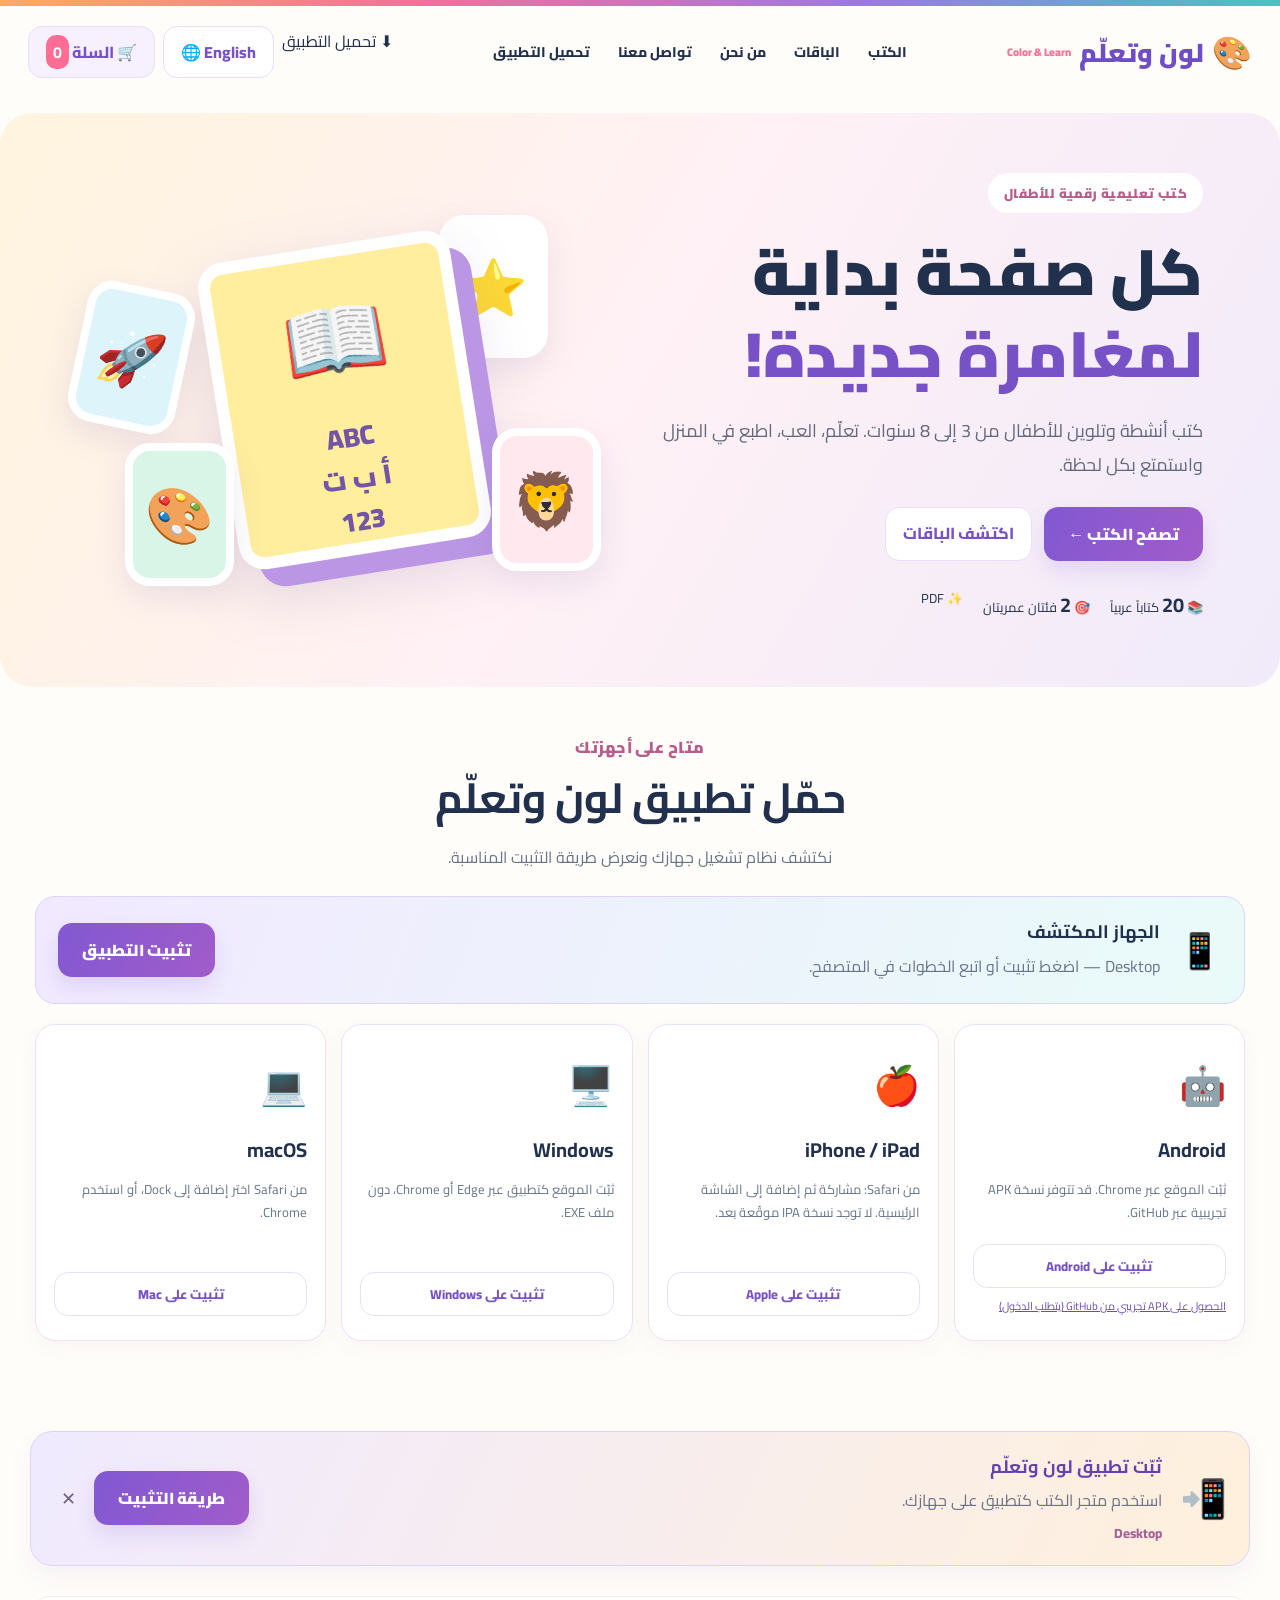
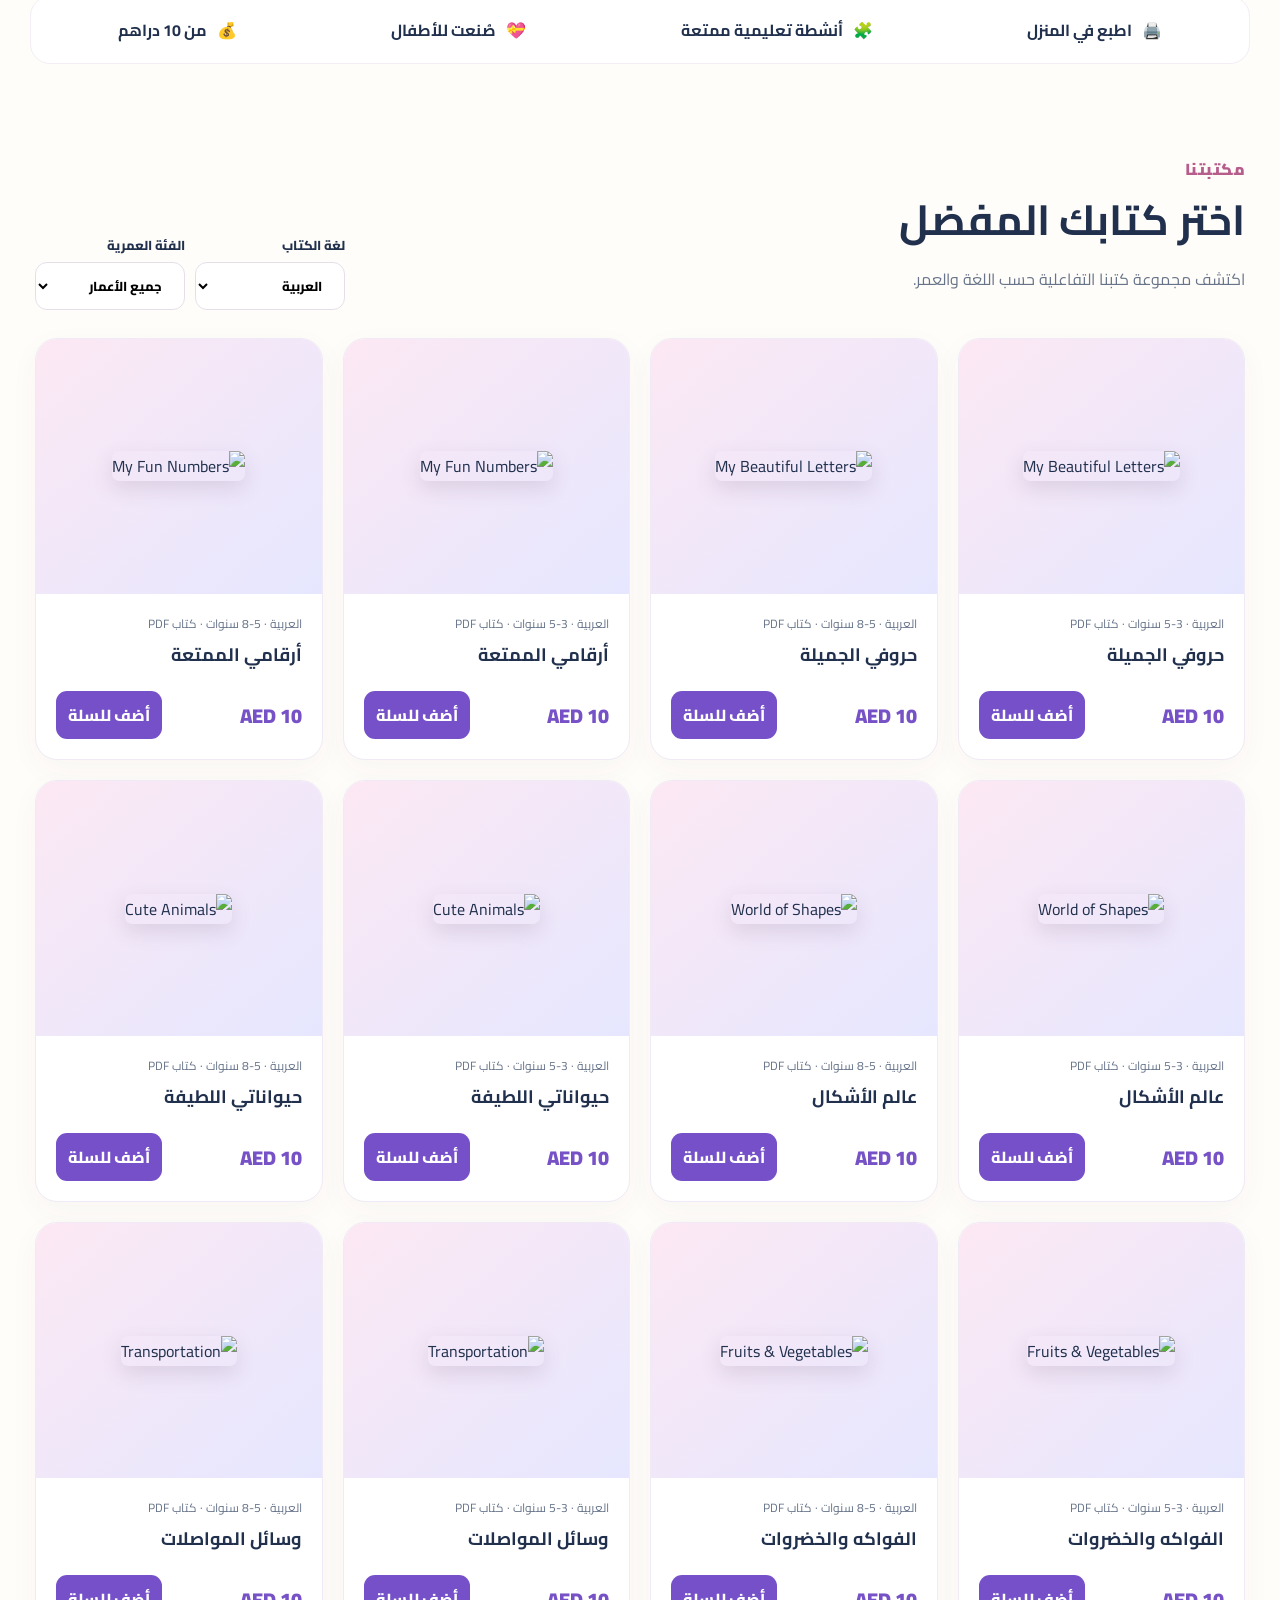
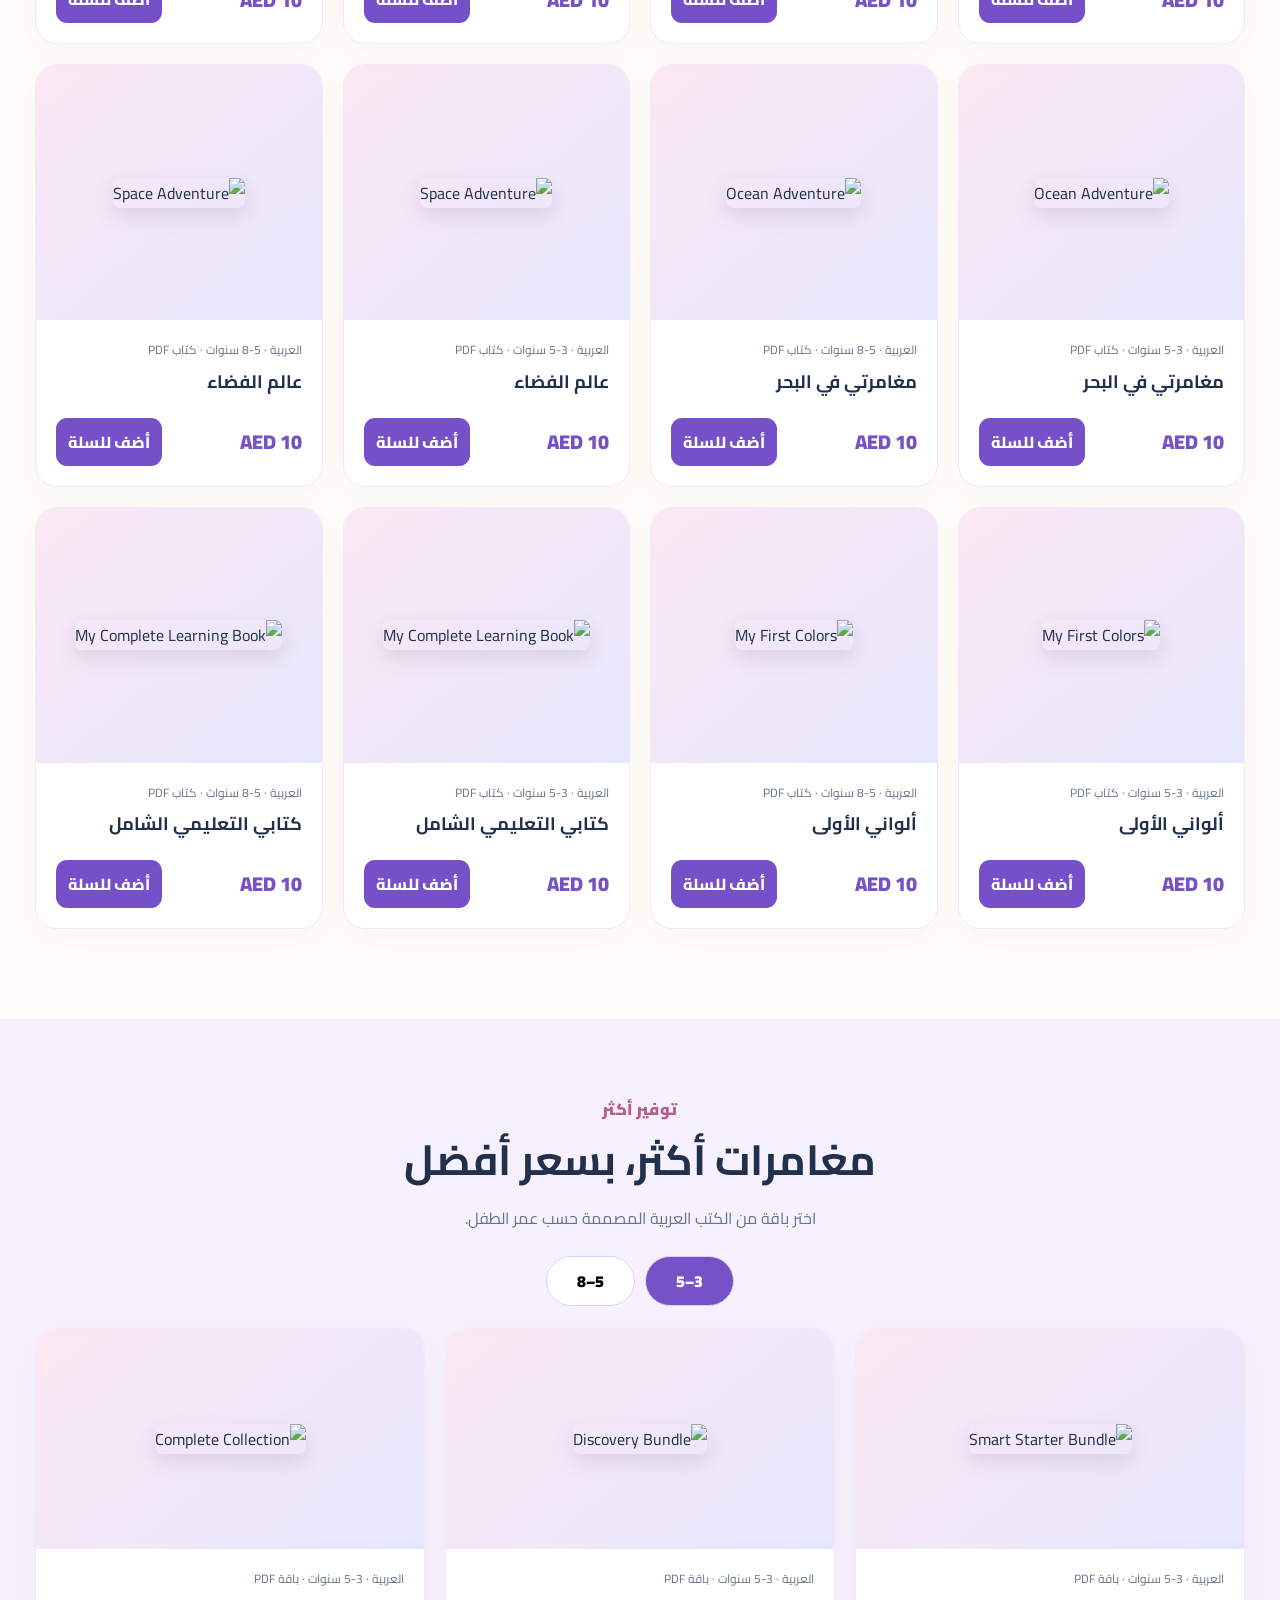
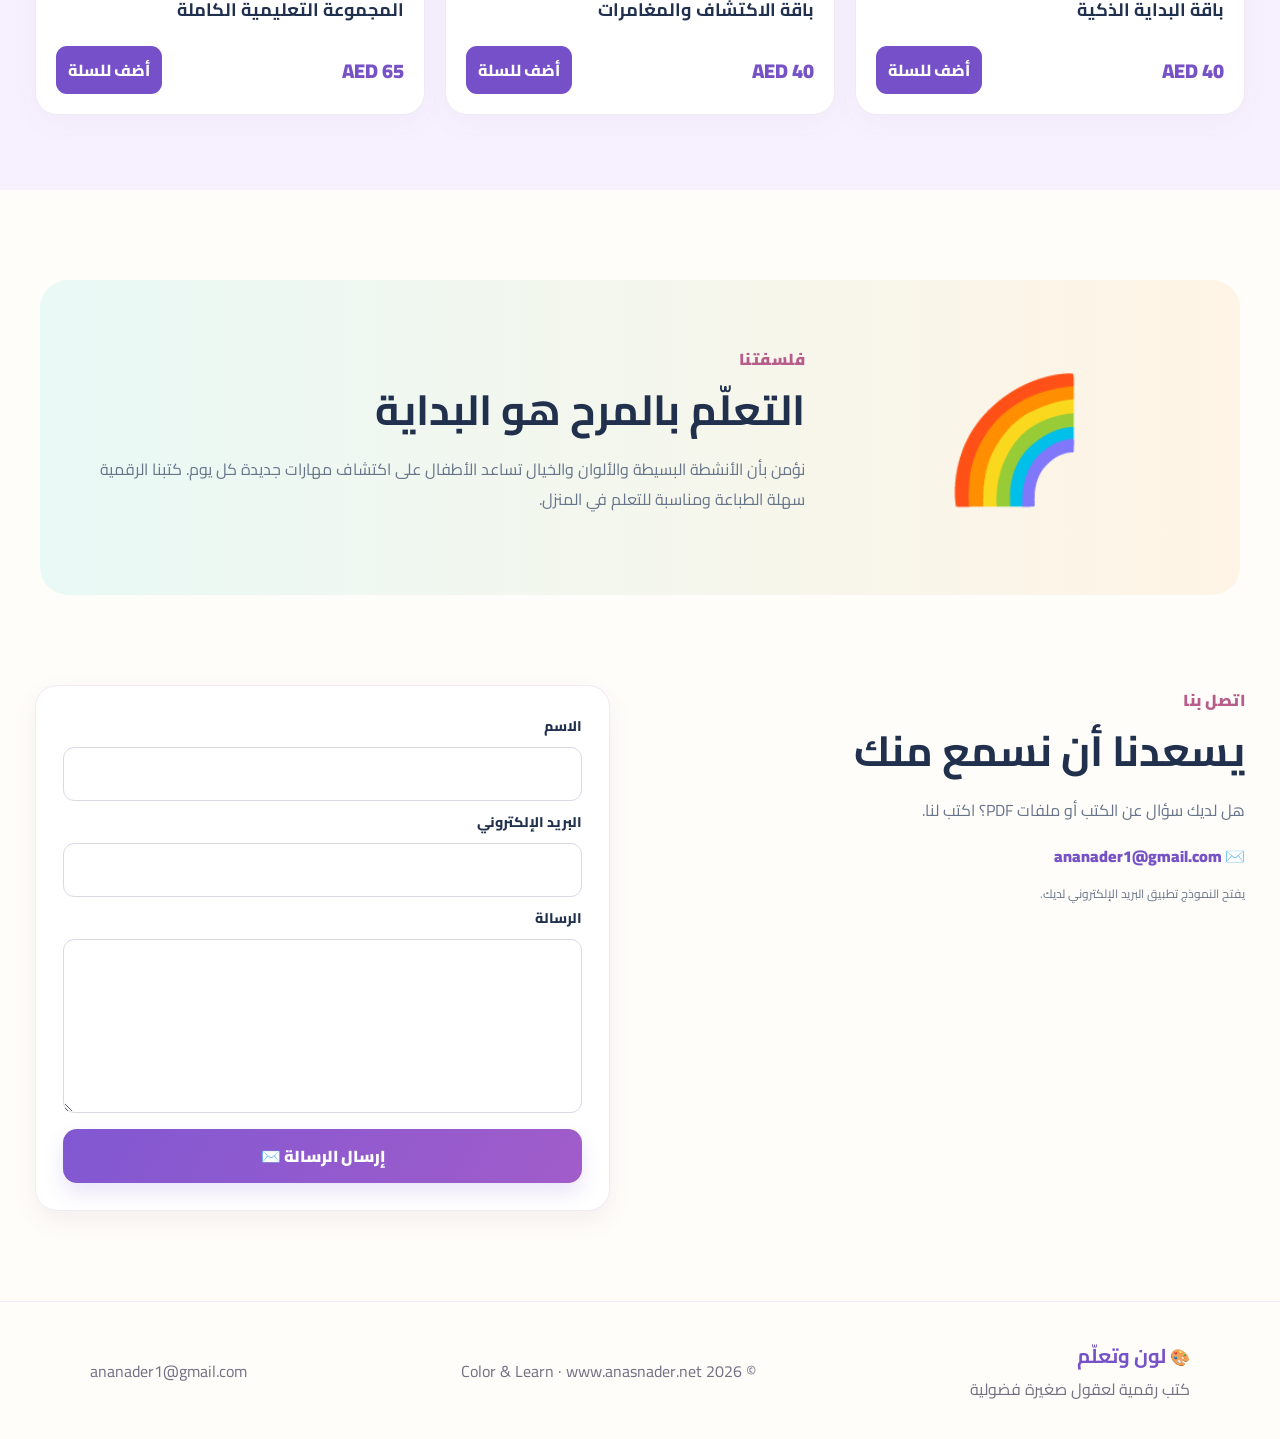
==== index.html @ 14b78ec7 "Keep app download visible on mobile and desktop" ====
<!doctype html>
<html lang="ar" dir="rtl"><head><meta charset="UTF-8"><meta name="viewport" content="width=device-width,initial-scale=1"><title>لون وتعلّم | Color & Learn</title><meta name="theme-color" content="#7752c7"><meta name="apple-mobile-web-app-capable" content="yes"><meta name="apple-mobile-web-app-status-bar-style" content="default"><meta name="apple-mobile-web-app-title" content="Color & Learn"><link rel="manifest" href="/manifest.webmanifest"><link rel="icon" href="/app-icon.svg" type="image/svg+xml"><link rel="apple-touch-icon" href="https://cdn.shopify.com/s/files/1/0859/7467/9717/files/color-learn-app-icon-192.png?v=1793723648"><meta name="description" content="Bilingual printable children's educational activity books, ages 3–8."><link rel="preconnect" href="https://fonts.googleapis.com"><link rel="preconnect" href="https://fonts.gstatic.com" crossorigin><link href="https://fonts.googleapis.com/css2?family=Cairo:wght@400;500;600;700;800;900&family=Nunito:wght@400;500;600;700;800;900&display=swap" rel="stylesheet"><link rel="stylesheet" href="styles.css"></head><body>
<div class="stripe" id="stripe"></div><header><a class="logo" href="#home"><span class="logoicon">🎨</span><span id="brand">لون وتعلّم</span><small>Color & Learn</small></a><nav><a href="#books" data-t="navBooks">الكتب</a><a href="#bundles" data-t="navBundles">الباقات</a><a href="#about" data-t="navAbout">من نحن</a><a href="#contact" data-t="navContact">تواصل معنا</a><a href="#download-app" id="navDownload">تحميل التطبيق</a></nav><div class="navright"><a class="headerDownload" href="#download-app" id="headerDownload"><span aria-hidden="true">⬇</span> <span id="headerDownloadText">تحميل التطبيق</span></a><button id="langBtn" class="ghost">English 🌐</button><button id="cartBtn" class="cartbtn">🛒 <span data-t="cart">السلة</span> <b id="cartCount">0</b></button></div></header>
<main><section id="home" class="hero"><div class="herotxt"><span class="pill" data-t="tag">كتب تعليمية رقمية للأطفال</span><h1 data-t="hero">كل صفحة بداية <em>لمغامرة جديدة!</em></h1><p data-t="sub">كتب أنشطة وتلوين للأطفال من 3 إلى 8 سنوات. تعلّم، العب، اطبع في المنزل واستمتع بكل لحظة.</p><div class="actions"><a class="primary" href="#books" data-t="shop">تصفح الكتب ←</a><a class="secondary" href="#bundles" data-t="deals">اكتشف الباقات</a></div><div class="heroStats"><span>📚 <strong>20</strong> <span data-t="booksArabic">كتاباً عربياً</span></span><span>🎯 <strong>2</strong> <span data-t="ages">فئتان عمريتان</span></span><span>✨ PDF</span></div></div><div class="heroart"><div class="artbubble">⭐</div><div class="artbook">📖<span>ABC<br>أ ب ت<br>123</span></div><div class="artblock a">🚀</div><div class="artblock b">🦁</div><div class="artblock c">🎨</div></div></section>
<section class="downloadSection section" id="download-app" aria-labelledby="downloadTitle">
<div class="downloadHeading"><span class="eyebrow" id="downloadEyebrow">متاح على أجهزتك</span><h2 id="downloadTitle">حمّل تطبيق لون وتعلّم</h2><p id="downloadSummary">نكتشف نوع جهازك تلقائياً ونوجّهك إلى طريقة التثبيت المناسبة.</p></div>
<div class="detectedDevice"><span>📱</span><div><strong id="detectedTitle">الجهاز المكتشف</strong><p id="detectedDesc"></p></div><button class="primary" type="button" id="detectedAction">تثبيت التطبيق</button></div>
<div class="downloadGrid">
<article class="downloadTile" data-device="android"><div class="downloadEmoji">🤖</div><h3>Android</h3><p id="androidHelp">ثبّت التطبيق من Chrome. نسخة APK التجريبية متاحة من GitHub عند نجاح البناء.</p><button type="button" class="secondary" data-platform-install="android">تثبيت على Android</button><a class="downloadSmallLink" href="https://github.com/ananader1977/color-learn-store/actions/workflows/android-apk.yml" target="_blank" rel="noopener noreferrer" id="apkBuildLink">تحميل APK تجريبي من GitHub (يتطلب تسجيل الدخول)</a></article>
<article class="downloadTile" data-device="ios"><div class="downloadEmoji">🍎</div><h3>iPhone / iPad</h3><p id="iosHelp">في Safari اختر مشاركة ← إضافة إلى الشاشة الرئيسية. نسخة IPA الموقّعة غير متاحة بعد.</p><button type="button" class="secondary" data-platform-install="ios">طريقة التثبيت على Apple</button></article>
<article class="downloadTile" data-device="windows"><div class="downloadEmoji">🖥️</div><h3>Windows</h3><p id="windowsHelp">يمكن تثبيت الموقع كتطبيق من Edge أو Chrome دون ملف EXE منفصل.</p><button type="button" class="secondary" data-platform-install="windows">تثبيت على Windows</button></article>
<article class="downloadTile" data-device="mac"><div class="downloadEmoji">💻</div><h3>macOS</h3><p id="macHelp">في Safari اختر إضافة إلى Dock أو ثبّت من Chrome.</p><button type="button" class="secondary" data-platform-install="mac">تثبيت على Mac</button></article>
</div><p class="downloadNotice" id="downloadNotice" role="status" aria-live="polite"></p></section>
<section class="installCard" id="installCard" aria-label="Install app" hidden><div class="installBadge">📲</div><div class="installCopy"><strong id="installTitle">ثبّت تطبيق لون وتعلّم</strong><p id="installDesc">استخدم متجر الكتب كتطبيق على جهازك.</p><small id="installOS"></small></div><div class="installControls"><button type="button" id="installAction" class="primary">تثبيت التطبيق</button><button type="button" id="installDismiss" class="installDismiss" aria-label="Dismiss">✕</button></div></section><section class="features"><div>🖨️ <b data-t="f1">اطبع في المنزل</b></div><div>🧩 <b data-t="f2">أنشطة تعليمية ممتعة</b></div><div>💝 <b data-t="f3">صُنعت للأطفال</b></div><div>💰 <b data-t="f4">من 10 دراهم</b></div></section>
<section id="books" class="section"><div class="sectionhead"><div><span class="eyebrow" data-t="explore">مكتبتنا</span><h2 data-t="bookTitle">اختر كتابك المفضل</h2><p data-t="bookSub">اكتشف مجموعة كتبنا التفاعلية حسب اللغة والعمر.</p></div><div class="filters"><label><span data-t="langLabel">لغة الكتاب</span><select id="filterLang"><option value="ar">العربية</option><option value="en">English</option></select></label><label><span data-t="ageLabel">الفئة العمرية</span><select id="filterAge"><option value="all" data-t="all">جميع الأعمار</option><option value="3-5">3–5</option><option value="5-8">5–8</option></select></label></div></div><div class="grid" id="bookGrid"></div></section>
<section id="bundles" class="section bundleSection"><div class="center"><span class="eyebrow" data-t="save">توفير أكثر</span><h2 data-t="bundleTitle">مغامرات أكثر، بسعر أفضل</h2><p data-t="bundleSub">اختر باقة من الكتب العربية المصممة حسب عمر الطفل.</p><div class="ageBtns"><button class="ageChoice selected" data-age="3-5">3–5</button><button class="ageChoice" data-age="5-8">5–8</button></div></div><div class="grid bundleGrid" id="bundleGrid"></div></section>
<section id="about" class="about"><div class="abouticon">🌈</div><div><span class="eyebrow" data-t="why">فلسفتنا</span><h2 data-t="aboutTitle">التعلّم بالمرح هو البداية</h2><p data-t="aboutText">نؤمن بأن الأنشطة البسيطة والألوان والخيال تساعد الأطفال على اكتشاف مهارات جديدة كل يوم. كتبنا الرقمية سهلة الطباعة ومناسبة للتعلم في المنزل.</p></div></section>
<section id="contact" class="section contact"><div><span class="eyebrow" data-t="contactEyebrow">اتصل بنا</span><h2 data-t="contactTitle">يسعدنا أن نسمع منك</h2><p data-t="contactSub">هل لديك سؤال عن الكتب أو ملفات PDF؟ اكتب لنا.</p><a href="mailto:ananader1@gmail.com">✉️ ananader1@gmail.com</a><p class="muted" data-t="mailNote">يفتح النموذج تطبيق البريد الإلكتروني لديك.</p></div><form id="contactForm"><label data-t="name">الاسم</label><input id="contactName" required maxlength="100"><label data-t="email">البريد الإلكتروني</label><input id="contactEmail" type="email" required maxlength="200"><label data-t="message">الرسالة</label><textarea id="contactMessage" rows="5" maxlength="4000" required></textarea><button class="primary" data-t="send">إرسال الرسالة ✉️</button></form></section></main>
<footer><div class="footlogo">🎨 <b data-t="footerBrand">لون وتعلّم</b><p data-t="foot">كتب رقمية لعقول صغيرة فضولية</p></div><p>© <span id="year"></span> Color & Learn · www.anasnader.net</p><a href="mailto:ananader1@gmail.com">ananader1@gmail.com</a></footer>
<div class="shade" id="shade"></div><aside id="cartPanel" class="cartPanel"><div class="carthead"><h3 data-t="yourCart">سلة المشتريات</h3><button id="closeCart" aria-label="Close">✕</button></div><div id="cartItems" class="cartItems"></div><div class="cartbottom"><div class="total"><span data-t="total">الإجمالي</span><strong id="total">AED 0</strong></div><p class="muted" data-t="noShip">منتجات رقمية فقط • لا يوجد شحن</p><button class="primary full" id="checkoutBtn" data-t="checkout">الدفع بالبطاقة</button><button class="secondary full" id="demoBtn" data-t="test">تجربة بطاقة اختبار</button><p class="muted tiny" data-t="notLive">البيع الحقيقي غير مفعل بعد. تجربة البطاقة محاكاة فقط.</p></div></aside>
<div class="modal" id="demoModal" role="dialog" aria-modal="true" aria-labelledby="demoHeading"><div class="demoBox"><button id="closeDemo" class="x">✕</button><h3 id="demoHeading" data-t="demoHead">اختبار الدفع التجريبي</h3><p class="muted" data-t="demoExplain">لا يتم خصم أي مبلغ أو إنشاء طلب. لا تدخل بيانات بطاقة حقيقية.</p><label data-t="cardNameLabel">الاسم على البطاقة</label><input id="cardName" placeholder="Test Customer"><label data-t="cardNumLabel">رقم البطاقة التجريبية</label><input id="cardNumber" inputmode="numeric" placeholder="4242 4242 4242 4242"><div class="two"><div><label>MM/YY</label><input id="cardExpiry" placeholder="12/30"></div><div><label>CVV</label><input id="cardCvv" inputmode="numeric" placeholder="123"></div></div><button id="simulateBtn" class="primary full" data-t="simulate">محاكاة الدفع</button><div id="demoMessage" role="status"></div></div></div><script src="app.js"></script><script src="/app-install.js" defer></script></body></html>
---- styles.css ----
:root{--ink:#20304d;--muted:#67748a;--bg:#fffdf9;--purple:#7752c7;--pink:#ff6c94;--teal:#31b5a5;--yellow:#ffcf64;--line:#efeaf5}*{box-sizing:border-box}html{scroll-behavior:smooth}body{margin:0;background:var(--bg);color:var(--ink);font-family:Cairo,Nunito,sans-serif}body[dir=ltr]{font-family:Nunito,Cairo,sans-serif}button,input,textarea,select{font:inherit}button{cursor:pointer}a{text-decoration:none;color:inherit}.stripe{height:6px;background:linear-gradient(90deg,#fbac62,#f36f9c,#9f79db,#47c4c1)}header{display:flex;align-items:center;justify-content:space-between;gap:22px;max-width:1300px;margin:auto;padding:16px 28px;background:#fffdf9}.logo{font-size:26px;font-weight:900;color:#6f4dc3;display:flex;align-items:center;gap:8px;white-space:nowrap}.logoicon{font-size:32px}.logo small{font-size:11px;color:#fa7199}nav{display:flex;gap:28px;font-weight:800;font-size:14px}nav a:hover{color:var(--purple)}.navright{display:flex;gap:8px}.ghost,.cartbtn,.secondary{border:1.5px solid #e9defb;background:white;border-radius:14px;padding:10px 17px;font-weight:800;color:var(--purple)}.cartbtn{background:#f6f0ff}.cartbtn b{background:var(--pink);color:white;border-radius:10px;padding:2px 7px}.hero{max-width:1300px;margin:15px auto 0;background:linear-gradient(120deg,#fff4de 0%,#fff1f5 48%,#f0eafa 100%);border-radius:32px;padding:64px 6%;min-height:520px;display:grid;grid-template-columns:1.05fr .95fr;align-items:center;overflow:hidden}.herotxt{position:relative;z-index:2}.pill,.eyebrow{color:#b75d8b;font-weight:900;letter-spacing:.03em}.pill{background:white;border-radius:30px;padding:8px 16px;font-size:13px}.hero h1{font-size:clamp(36px,5vw,65px);line-height:1.28;margin:25px 0 16px;font-weight:900}.hero h1 em{font-style:normal;color:var(--purple)}.hero p{color:#63697d;font-size:18px;max-width:560px;line-height:1.9}.actions{display:flex;gap:12px;flex-wrap:wrap;margin:25px 0}.primary{display:inline-flex;justify-content:center;align-items:center;background:linear-gradient(120deg,#8158d2,#a15cca);color:white;border:0;border-radius:14px;padding:12px 24px;font-weight:900;box-shadow:0 10px 20px #8158d228}.primary:hover{filter:brightness(1.05)}.heroStats{display:flex;gap:20px;flex-wrap:wrap;font-size:13px}.heroStats strong{font-size:20px}.heroart{height:380px;position:relative;display:grid;place-items:center}.artbook{width:255px;height:310px;border:12px solid white;box-shadow:18px 20px 0 #ba96e5,0 25px 60px #8a72ad42;background:#ffee9d;border-radius:26px;transform:rotate(-9deg);display:flex;flex-direction:column;justify-content:center;align-items:center;font-size:85px}.artbook span{font-size:27px;font-weight:900;text-align:center;color:#7454a7;line-height:1.55}.artbubble,.artblock{position:absolute;border:8px solid white;border-radius:25px;box-shadow:0 12px 30px #7d6aab25;background:white;font-size:55px;padding:12px}.artbubble{top:5px;right:12%;color:#f4c14e}.artblock.a{top:20%;left:0;background:#def4fb;transform:rotate(12deg)}.artblock.b{right:2%;bottom:5%;background:#ffe9ee}.artblock.c{left:9%;bottom:1%;background:#d9f5e7}.features{max-width:1220px;margin:30px auto;display:flex;justify-content:space-around;flex-wrap:wrap;gap:16px;padding:18px;background:white;border:1px solid #f3edf5;border-radius:20px}.features div{display:flex;gap:10px;align-items:center}.section{max-width:1250px;margin:90px auto;padding:0 20px}.sectionhead{display:flex;align-items:end;justify-content:space-between;gap:28px;margin-bottom:28px}.section h2,.about h2{font-size:clamp(28px,3.7vw,42px);line-height:1.3;margin:9px 0}.section p,.about p{color:var(--muted);line-height:1.9}.filters{display:flex;gap:10px}.filters label{display:grid;gap:5px;font-size:13px;font-weight:800}select{border:1px solid #e6dfea;border-radius:12px;padding:10px 18px;min-width:150px;background:white}.grid{display:grid;grid-template-columns:repeat(4,minmax(0,1fr));gap:20px}.bookCard{background:white;border:1px solid var(--line);border-radius:22px;overflow:hidden;box-shadow:0 9px 30px #4633610a;display:flex;flex-direction:column}.cover{height:255px;background:linear-gradient(140deg,#fce8f3,#e6e7ff);display:grid;place-items:center;padding:17px}.cover img{max-height:100%;max-width:100%;object-fit:contain;border-radius:7px;box-shadow:0 8px 20px #5f466925}.placeholder{font-size:68px}.cardinfo{padding:20px;display:flex;flex-direction:column;flex:1}.cardinfo h3{font-size:18px;margin:5px 0}.cardinfo .subline{color:var(--muted);font-size:12px;line-height:1.6}.cardfooter{display:flex;align-items:center;justify-content:space-between;gap:5px;margin-top:auto;padding-top:15px}.price{font-weight:900;color:#7752c7;font-size:20px}.cardfooter button{background:#7550c9;border:0;border-radius:11px;color:white;padding:9px 12px;font-weight:800}.cardfooter button:disabled{background:#bdb8c8;cursor:not-allowed}.bundleSection{background:#f7f1ff;max-width:none;padding:75px max(20px,calc((100% - 1210px)/2));margin:60px 0}.center{text-align:center}.ageBtns{margin:22px;display:flex;justify-content:center;gap:10px}.ageChoice{background:white;border:1px solid #ddd0f8;border-radius:99px;padding:9px 30px;font-weight:900}.ageChoice.selected{background:var(--purple);color:white}.bundleGrid{grid-template-columns:repeat(3,minmax(0,1fr))}.bundleGrid .cover{height:220px}.about{max-width:1200px;margin:90px auto;background:linear-gradient(90deg,#e9f9f5,#fff4e5);border-radius:28px;padding:45px;display:grid;grid-template-columns:1fr 2fr;align-items:center;gap:30px}.abouticon{font-size:120px;text-align:center}.contact{display:grid;grid-template-columns:1fr 1fr;gap:60px}.contact a{color:var(--purple);font-weight:900}.contact form{padding:27px;background:white;border:1px solid var(--line);border-radius:22px;box-shadow:0 10px 25px #57477612;display:grid;gap:8px}.contact label,.demoBox label{font-size:14px;font-weight:800}.contact input,.contact textarea,.demoBox input{border:1px solid #ddd8e5;border-radius:11px;padding:11px 13px;width:100%;resize:vertical;background:#fff}.contact .primary{margin-top:8px}footer{border-top:1px solid var(--line);padding:35px 7%;display:flex;gap:20px;align-items:center;justify-content:space-between;flex-wrap:wrap;color:#727083}.footlogo b{color:var(--purple);font-size:20px}.footlogo p{margin:0}.muted{color:var(--muted);font-size:12px}.shade{display:none;position:fixed;inset:0;background:#19213980;z-index:10}.shade.open{display:block}.cartPanel{position:fixed;z-index:11;inset-block:0;inset-inline-end:0;width:min(440px,100%);background:white;transform:translateX(110%);transition:transform .23s;display:flex;flex-direction:column;box-shadow:0 0 45px #29345b25}html[dir=rtl] .cartPanel{transform:translateX(-110%)}.cartPanel.open,html[dir=rtl] .cartPanel.open{transform:translateX(0)}.carthead{display:flex;align-items:center;justify-content:space-between;padding:20px;border-bottom:1px solid var(--line)}.carthead button,.x{border:0;background:transparent;font-size:24px}.cartItems{overflow:auto;padding:20px;flex:1}.cartItem{display:grid;grid-template-columns:68px 1fr auto;gap:11px;border-bottom:1px solid var(--line);padding:12px 0}.cartItem img{width:65px;height:75px;object-fit:contain;background:#f5efff}.cartItem strong{font-size:13px}.cartItem small{display:block;color:var(--muted)}.cartItem button{border:0;background:transparent;color:#be6884;text-decoration:underline}.cartbottom{padding:20px;border-top:1px solid var(--line)}.total{display:flex;justify-content:space-between;font-size:20px}.full{display:flex;width:100%;margin-top:10px}.tiny{font-size:11px}.modal{display:none;position:fixed;z-index:20;inset:0;background:#17213b80;align-items:center;justify-content:center;padding:20px}.modal.open{display:flex}.demoBox{background:white;padding:26px;border-radius:24px;width:min(430px,100%);display:grid;gap:10px;position:relative}.demoBox h3{margin:0;font-size:25px}.demoBox .x{position:absolute;top:12px;inset-inline-end:15px}.two{display:grid;grid-template-columns:1fr 1fr;gap:10px}.two>div{display:grid;gap:6px}#demoMessage{font-weight:800;font-size:13px;line-height:1.7}.ok{color:#138a61}.err{color:#bf405a}@media(max-width:980px){nav{display:none}.grid{grid-template-columns:repeat(3,1fr)}.hero{padding:40px 5%}}@media(max-width:680px){header{padding:13px;flex-wrap:wrap}.logo{font-size:19px}.logo small{font-size:9px}.navright{margin-inline-start:auto}.hero{margin:0 10px;display:flex;flex-direction:column;padding:35px 22px}.heroart{width:100%;height:240px}.artbook{width:160px;height:210px;font-size:50px}.artbook span{font-size:17px}.artblock,.artbubble{font-size:30px;padding:5px}.features{margin:15px;justify-content:flex-start}.section{margin:55px auto}.sectionhead{display:block}.filters{margin-top:18px}.grid{grid-template-columns:repeat(2,minmax(0,1fr));gap:11px}.cover{height:185px}.cardinfo{padding:11px}.cardinfo h3{font-size:14px}.price{font-size:16px}.cardfooter{align-items:stretch;flex-direction:column}.bundleGrid{grid-template-columns:1fr}.bundleGrid .cover{height:230px}.about{margin:40px 12px;padding:30px 20px;grid-template-columns:1fr}.abouticon{font-size:75px}.contact{grid-template-columns:1fr;gap:12px}}
.installCard{max-width:1220px;margin:24px auto 0;background:linear-gradient(115deg,#f0eaff,#fff0dc);border:1px solid #ddd2f7;border-radius:22px;padding:18px 22px;display:flex;align-items:center;gap:18px;box-shadow:0 12px 25px #7752c710}.installCard[hidden]{display:none!important}.installBadge{font-size:38px}.installCopy{flex:1}.installCopy strong{font-size:18px;color:#6542ad}.installCopy p{margin:2px 0;color:#6c7288}.installCopy small{font-weight:800;color:#a36396}.installControls{display:flex;align-items:center;gap:10px}.installDismiss{border:0;background:transparent;font-size:18px;color:#6b6283;padding:8px}@media(max-width:680px){.installCard{margin:16px 12px 0;padding:16px;gap:10px;flex-wrap:wrap}.installBadge{font-size:28px}.installCopy{flex-basis:65%}.installCopy strong{font-size:16px}.installCopy p{font-size:12px}.installControls{width:100%;justify-content:space-between}}
.downloadSection{scroll-margin-top:24px;margin-top:45px}
.downloadHeading{text-align:center;max-width:750px;margin:0 auto 24px}
.downloadHeading h2{color:var(--ink)}
.detectedDevice{display:flex;align-items:center;gap:18px;background:linear-gradient(110deg,#f1e9ff,#e9fbf9);border:1px solid #ded3f8;padding:18px 22px;border-radius:20px;margin-bottom:20px}
.detectedDevice>span{font-size:35px}
.detectedDevice>div{flex:1}
.detectedDevice strong{font-size:18px}
.detectedDevice p{margin:3px 0}
.downloadGrid{display:grid;grid-template-columns:repeat(4,minmax(0,1fr));gap:15px}
.downloadTile{background:white;border:1px solid #ebe1fa;border-radius:20px;padding:24px 18px;display:flex;flex-direction:column;align-items:flex-start;gap:10px;box-shadow:0 7px 20px #5d44870b}
.downloadTile.detected{border:2px solid var(--purple);background:#faf7ff}
.downloadEmoji{font-size:38px}
.downloadTile h3{font-size:20px;margin:0}
.downloadTile p{font-size:13px;line-height:1.8;margin:0 0 10px;flex:1}
.downloadTile .secondary{font-size:13px;width:100%;padding:9px}
.downloadSmallLink{font-size:11px;color:#6b4bbb;text-decoration:underline;line-height:1.6}
.downloadNotice{padding:15px 18px;background:#fff8df;border-radius:12px;min-height:0;font-size:14px}
.downloadNotice:empty{display:none}
@media(max-width:850px){.downloadGrid{grid-template-columns:repeat(2,minmax(0,1fr))}}
@media(max-width:550px){.downloadGrid{grid-template-columns:1fr}.detectedDevice{flex-wrap:wrap}.detectedDevice>div{flex:1 1 60%}.detectedDevice button{width:100%}}
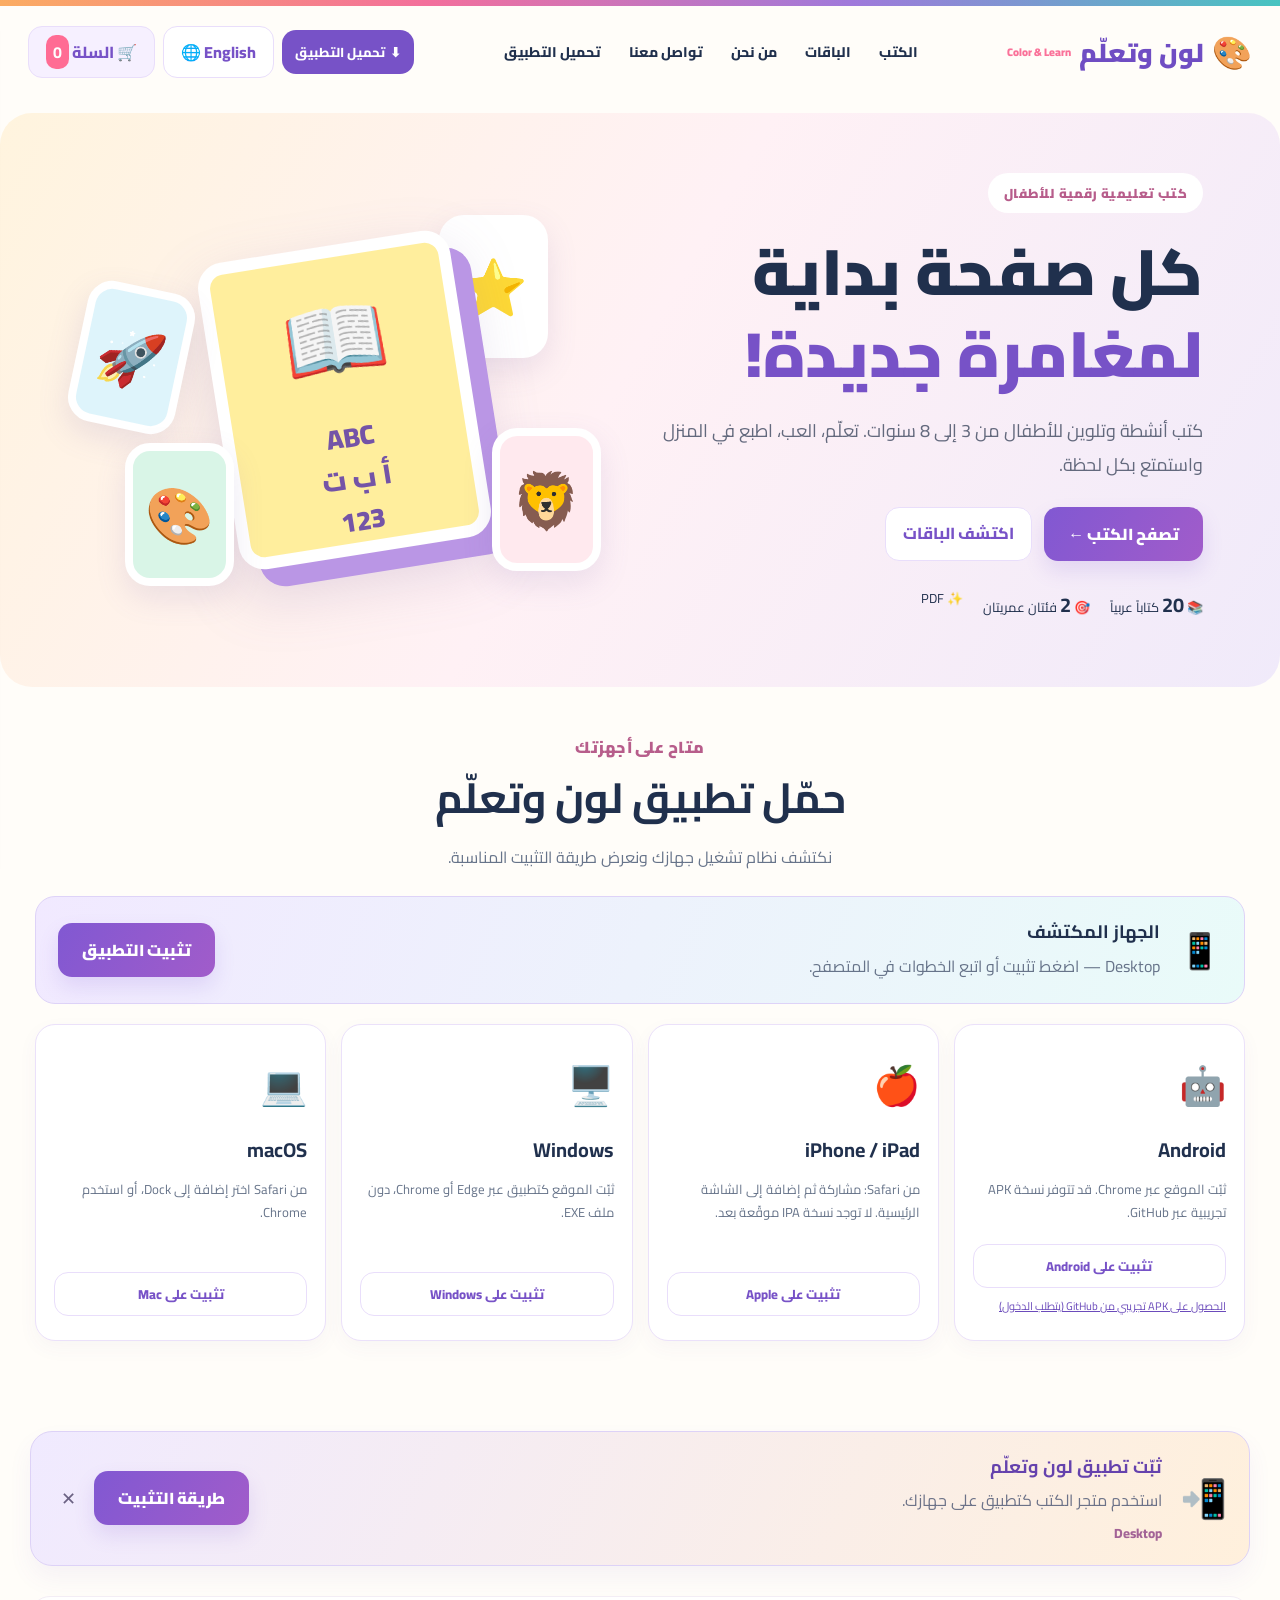
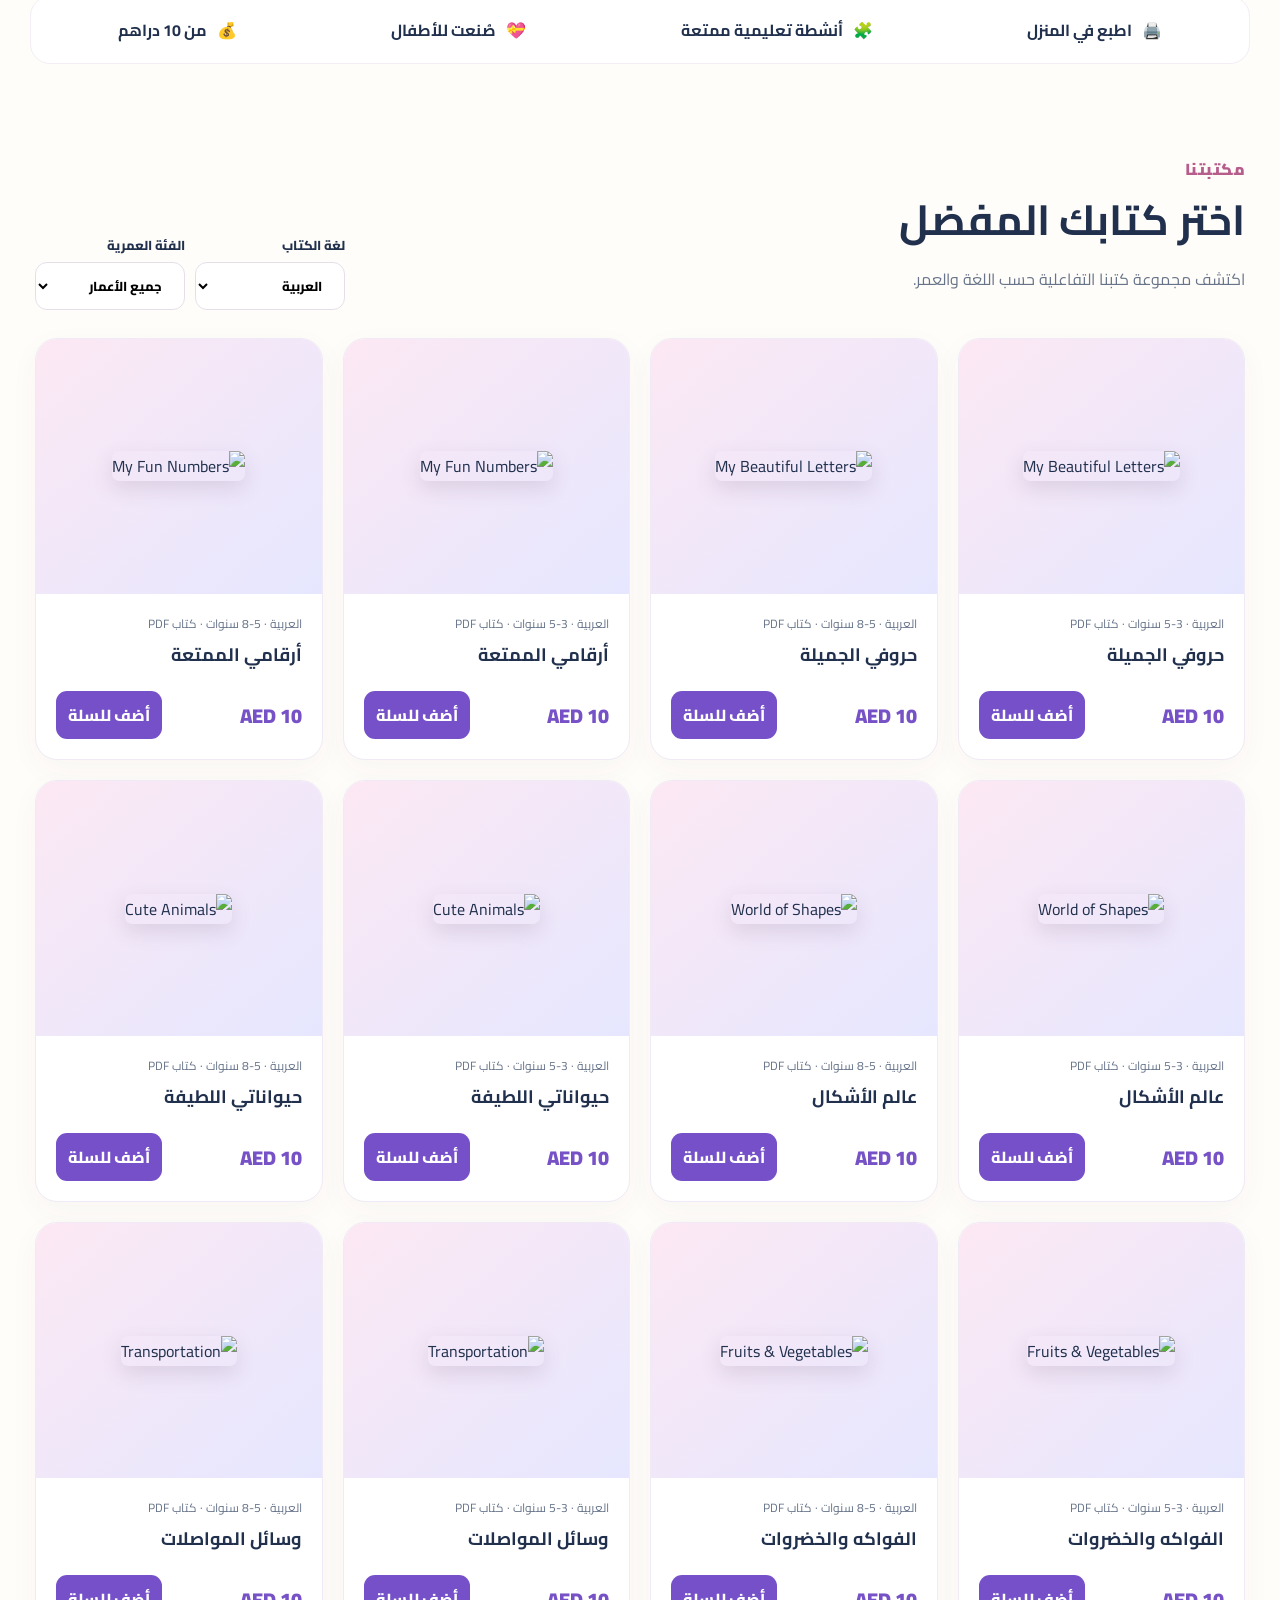
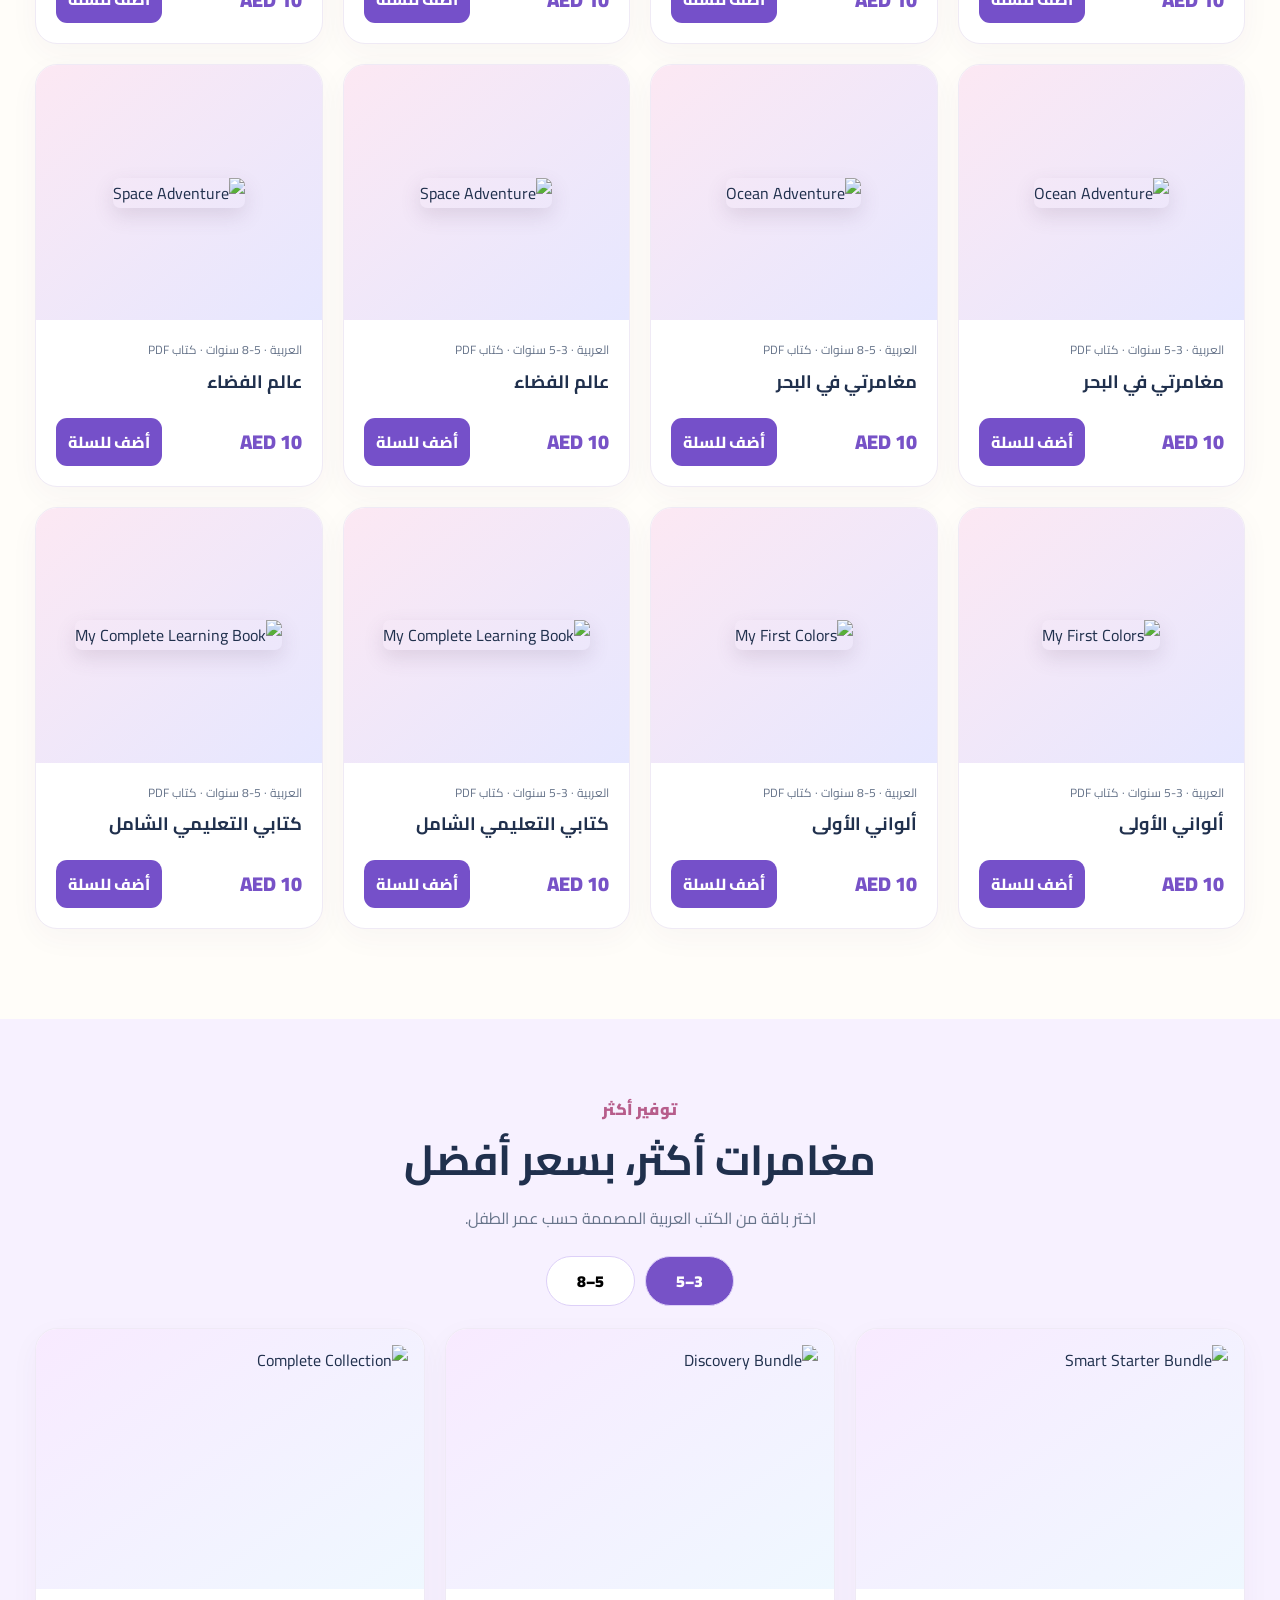
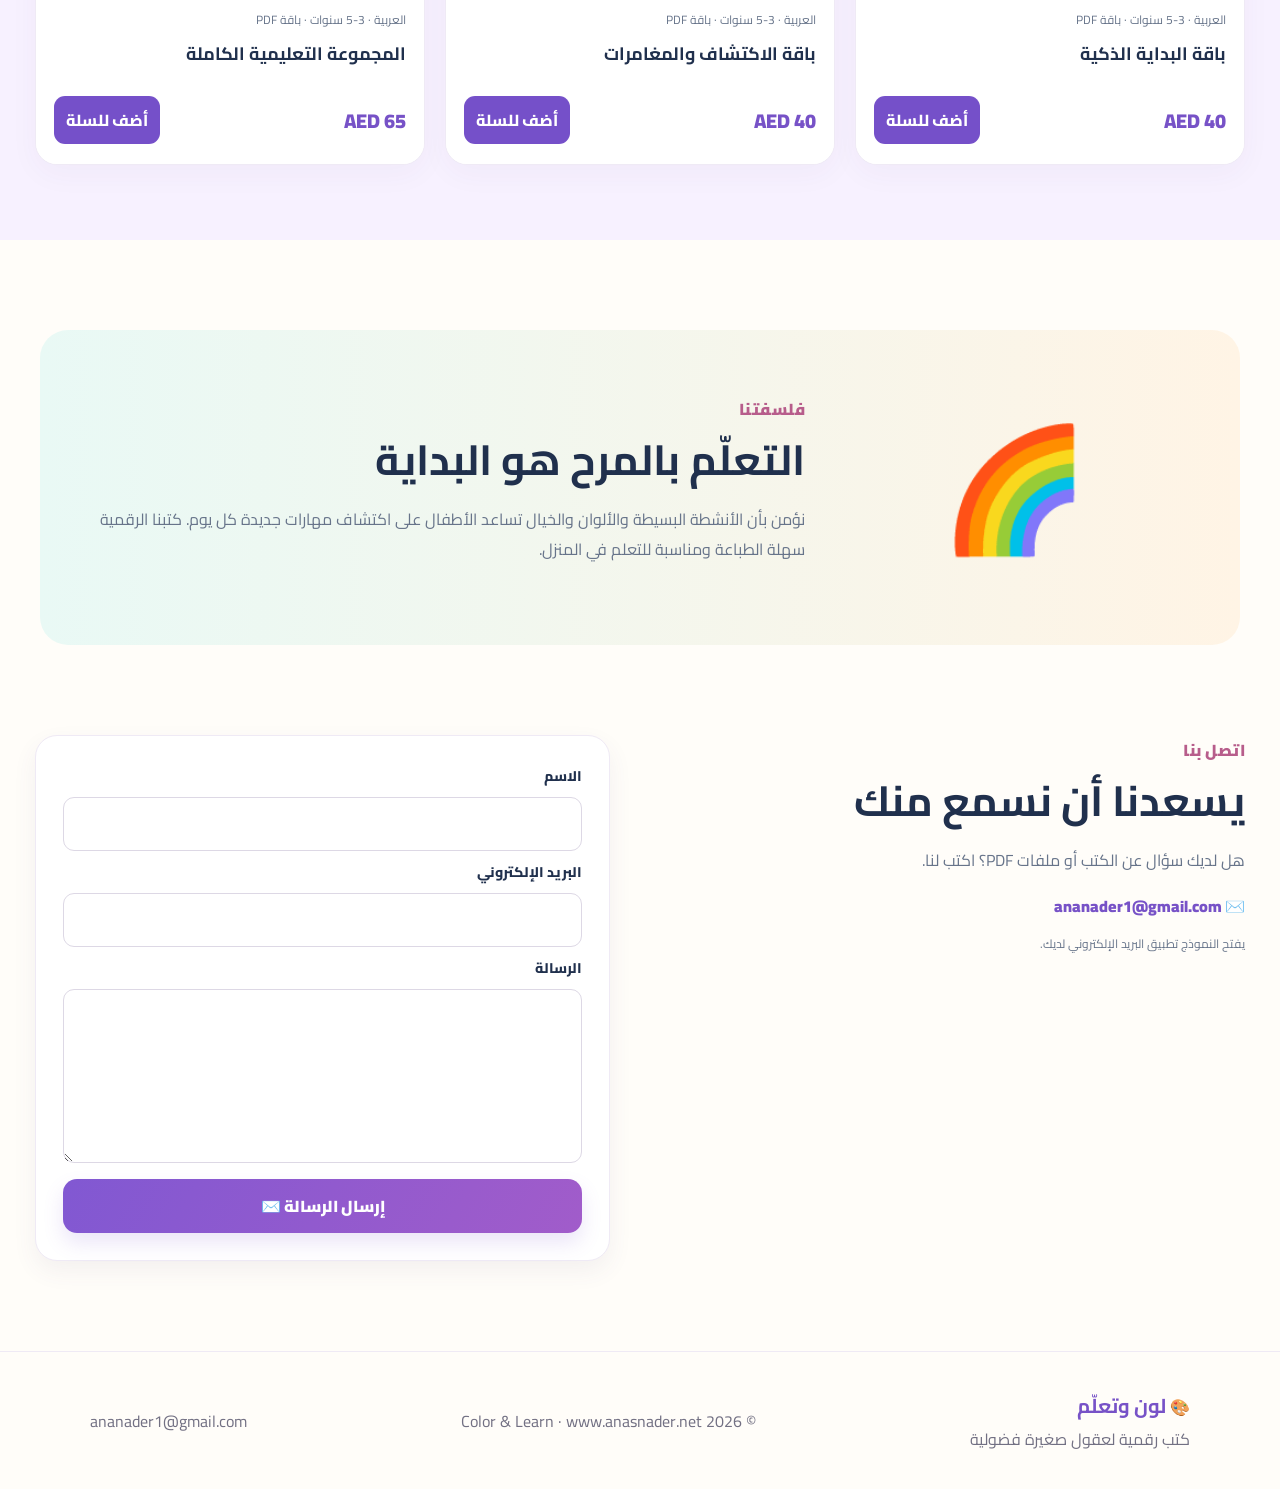
==== commit 7cc051b2: "Fix bundle card image/text alignment and translate Download App button" ====
--- a/index.html
+++ b/index.html
@@ -1,5 +1,5 @@
 <!doctype html>
-<html lang="ar" dir="rtl"><head><meta charset="UTF-8"><meta name="viewport" content="width=device-width,initial-scale=1"><title>لون وتعلّم | Color & Learn</title><meta name="theme-color" content="#7752c7"><meta name="apple-mobile-web-app-capable" content="yes"><meta name="apple-mobile-web-app-status-bar-style" content="default"><meta name="apple-mobile-web-app-title" content="Color & Learn"><link rel="manifest" href="/manifest.webmanifest"><link rel="icon" href="/app-icon.svg" type="image/svg+xml"><link rel="apple-touch-icon" href="https://cdn.shopify.com/s/files/1/0859/7467/9717/files/color-learn-app-icon-192.png?v=1793723648"><meta name="description" content="Bilingual printable children's educational activity books, ages 3–8."><link rel="preconnect" href="https://fonts.googleapis.com"><link rel="preconnect" href="https://fonts.gstatic.com" crossorigin><link href="https://fonts.googleapis.com/css2?family=Cairo:wght@400;500;600;700;800;900&family=Nunito:wght@400;500;600;700;800;900&display=swap" rel="stylesheet"><link rel="stylesheet" href="styles.css"></head><body>
+<html lang="ar" dir="rtl"><head><meta charset="UTF-8"><meta name="viewport" content="width=device-width,initial-scale=1"><title>لون وتعلّم | Color & Learn</title><meta name="theme-color" content="#7752c7"><meta name="apple-mobile-web-app-capable" content="yes"><meta name="apple-mobile-web-app-status-bar-style" content="default"><meta name="apple-mobile-web-app-title" content="Color & Learn"><link rel="manifest" href="/manifest.webmanifest"><link rel="icon" href="/app-icon.svg" type="image/svg+xml"><link rel="apple-touch-icon" href="https://cdn.shopify.com/s/files/1/0859/7467/9717/files/color-learn-app-icon-192.png?v=1793723648"><meta name="description" content="Bilingual printable children's educational activity books, ages 3–8."><link rel="preconnect" href="https://fonts.googleapis.com"><link rel="preconnect" href="https://fonts.gstatic.com" crossorigin><link href="https://fonts.googleapis.com/css2?family=Cairo:wght@400;500;600;700;800;900&family=Nunito:wght@400;500;600;700;800;900&display=swap" rel="stylesheet"><link rel="stylesheet" href="styles.css?v=20261103-bundlefix"></head><body>
 <div class="stripe" id="stripe"></div><header><a class="logo" href="#home"><span class="logoicon">🎨</span><span id="brand">لون وتعلّم</span><small>Color & Learn</small></a><nav><a href="#books" data-t="navBooks">الكتب</a><a href="#bundles" data-t="navBundles">الباقات</a><a href="#about" data-t="navAbout">من نحن</a><a href="#contact" data-t="navContact">تواصل معنا</a><a href="#download-app" id="navDownload">تحميل التطبيق</a></nav><div class="navright"><a class="headerDownload" href="#download-app" id="headerDownload"><span aria-hidden="true">⬇</span> <span id="headerDownloadText">تحميل التطبيق</span></a><button id="langBtn" class="ghost">English 🌐</button><button id="cartBtn" class="cartbtn">🛒 <span data-t="cart">السلة</span> <b id="cartCount">0</b></button></div></header>
 <main><section id="home" class="hero"><div class="herotxt"><span class="pill" data-t="tag">كتب تعليمية رقمية للأطفال</span><h1 data-t="hero">كل صفحة بداية <em>لمغامرة جديدة!</em></h1><p data-t="sub">كتب أنشطة وتلوين للأطفال من 3 إلى 8 سنوات. تعلّم، العب، اطبع في المنزل واستمتع بكل لحظة.</p><div class="actions"><a class="primary" href="#books" data-t="shop">تصفح الكتب ←</a><a class="secondary" href="#bundles" data-t="deals">اكتشف الباقات</a></div><div class="heroStats"><span>📚 <strong>20</strong> <span data-t="booksArabic">كتاباً عربياً</span></span><span>🎯 <strong>2</strong> <span data-t="ages">فئتان عمريتان</span></span><span>✨ PDF</span></div></div><div class="heroart"><div class="artbubble">⭐</div><div class="artbook">📖<span>ABC<br>أ ب ت<br>123</span></div><div class="artblock a">🚀</div><div class="artblock b">🦁</div><div class="artblock c">🎨</div></div></section>
 <section class="downloadSection section" id="download-app" aria-labelledby="downloadTitle">
@@ -18,4 +18,4 @@
 <section id="contact" class="section contact"><div><span class="eyebrow" data-t="contactEyebrow">اتصل بنا</span><h2 data-t="contactTitle">يسعدنا أن نسمع منك</h2><p data-t="contactSub">هل لديك سؤال عن الكتب أو ملفات PDF؟ اكتب لنا.</p><a href="mailto:ananader1@gmail.com">✉️ ananader1@gmail.com</a><p class="muted" data-t="mailNote">يفتح النموذج تطبيق البريد الإلكتروني لديك.</p></div><form id="contactForm"><label data-t="name">الاسم</label><input id="contactName" required maxlength="100"><label data-t="email">البريد الإلكتروني</label><input id="contactEmail" type="email" required maxlength="200"><label data-t="message">الرسالة</label><textarea id="contactMessage" rows="5" maxlength="4000" required></textarea><button class="primary" data-t="send">إرسال الرسالة ✉️</button></form></section></main>
 <footer><div class="footlogo">🎨 <b data-t="footerBrand">لون وتعلّم</b><p data-t="foot">كتب رقمية لعقول صغيرة فضولية</p></div><p>© <span id="year"></span> Color & Learn · www.anasnader.net</p><a href="mailto:ananader1@gmail.com">ananader1@gmail.com</a></footer>
 <div class="shade" id="shade"></div><aside id="cartPanel" class="cartPanel"><div class="carthead"><h3 data-t="yourCart">سلة المشتريات</h3><button id="closeCart" aria-label="Close">✕</button></div><div id="cartItems" class="cartItems"></div><div class="cartbottom"><div class="total"><span data-t="total">الإجمالي</span><strong id="total">AED 0</strong></div><p class="muted" data-t="noShip">منتجات رقمية فقط • لا يوجد شحن</p><button class="primary full" id="checkoutBtn" data-t="checkout">الدفع بالبطاقة</button><button class="secondary full" id="demoBtn" data-t="test">تجربة بطاقة اختبار</button><p class="muted tiny" data-t="notLive">البيع الحقيقي غير مفعل بعد. تجربة البطاقة محاكاة فقط.</p></div></aside>
-<div class="modal" id="demoModal" role="dialog" aria-modal="true" aria-labelledby="demoHeading"><div class="demoBox"><button id="closeDemo" class="x">✕</button><h3 id="demoHeading" data-t="demoHead">اختبار الدفع التجريبي</h3><p class="muted" data-t="demoExplain">لا يتم خصم أي مبلغ أو إنشاء طلب. لا تدخل بيانات بطاقة حقيقية.</p><label data-t="cardNameLabel">الاسم على البطاقة</label><input id="cardName" placeholder="Test Customer"><label data-t="cardNumLabel">رقم البطاقة التجريبية</label><input id="cardNumber" inputmode="numeric" placeholder="4242 4242 4242 4242"><div class="two"><div><label>MM/YY</label><input id="cardExpiry" placeholder="12/30"></div><div><label>CVV</label><input id="cardCvv" inputmode="numeric" placeholder="123"></div></div><button id="simulateBtn" class="primary full" data-t="simulate">محاكاة الدفع</button><div id="demoMessage" role="status"></div></div></div><script src="app.js"></script><script src="/app-install.js" defer></script></body></html>+<div class="modal" id="demoModal" role="dialog" aria-modal="true" aria-labelledby="demoHeading"><div class="demoBox"><button id="closeDemo" class="x">✕</button><h3 id="demoHeading" data-t="demoHead">اختبار الدفع التجريبي</h3><p class="muted" data-t="demoExplain">لا يتم خصم أي مبلغ أو إنشاء طلب. لا تدخل بيانات بطاقة حقيقية.</p><label data-t="cardNameLabel">الاسم على البطاقة</label><input id="cardName" placeholder="Test Customer"><label data-t="cardNumLabel">رقم البطاقة التجريبية</label><input id="cardNumber" inputmode="numeric" placeholder="4242 4242 4242 4242"><div class="two"><div><label>MM/YY</label><input id="cardExpiry" placeholder="12/30"></div><div><label>CVV</label><input id="cardCvv" inputmode="numeric" placeholder="123"></div></div><button id="simulateBtn" class="primary full" data-t="simulate">محاكاة الدفع</button><div id="demoMessage" role="status"></div></div></div><script src="app.js?v=20261103-bundlefix"></script><script src="/app-install.js?v=20261103-bundlefix" defer></script></body></html>
--- a/styles.css
+++ b/styles.css
@@ -20,3 +20,19 @@
 .downloadNotice:empty{display:none}
 @media(max-width:850px){.downloadGrid{grid-template-columns:repeat(2,minmax(0,1fr))}}
 @media(max-width:550px){.downloadGrid{grid-template-columns:1fr}.detectedDevice{flex-wrap:wrap}.detectedDevice>div{flex:1 1 60%}.detectedDevice button{width:100%}}
+
+.headerDownload{background:#7752c7;color:white;border-radius:14px;display:inline-flex;align-items:center;justify-content:center;gap:5px;padding:10px 13px;font-weight:800;font-size:13px;white-space:nowrap}.headerDownload:hover{background:#6340b5}@media(max-width:680px){.headerDownload{padding:9px 10px;font-size:12px}.navright{gap:5px}.navright .ghost,.navright .cartbtn{padding:9px}.logo small{display:none}}
+/* Bundle card layout: isolate artwork from descriptive copy at every viewport. */
+.bundleGrid{align-items:stretch;grid-auto-rows:auto}
+.bundleGrid .bookCard{display:flex;flex-direction:column;min-width:0;height:100%;overflow:hidden;isolation:isolate}
+.bundleGrid .bookCard .cover{position:relative;display:flex;align-items:center;justify-content:center;flex:0 0 auto;height:260px;min-height:260px;width:100%;padding:16px;overflow:hidden;background:linear-gradient(145deg,#f8eaff,#eff8ff)}
+.bundleGrid .bookCard .cover img{position:static;display:block;width:100%;height:100%;max-height:100%;max-width:100%;object-fit:contain;object-position:center;flex:none;box-shadow:none;border-radius:10px}
+.bundleGrid .bookCard .cardinfo{position:relative;z-index:1;display:flex;flex-direction:column;flex:1 0 auto;min-height:160px;padding:20px 18px;background:#fff;overflow-wrap:anywhere}
+.bundleGrid .bookCard .cardinfo h3{font-size:clamp(16px,1.4vw,19px);line-height:1.65;margin:9px 0 12px;min-height:0}
+.bundleGrid .bookCard .cardinfo .subline{line-height:1.8}
+.bundleGrid .bookCard .cardfooter{display:flex;align-items:center;flex-direction:row;gap:10px;justify-content:space-between;margin-top:auto}
+.bundleGrid .bookCard .cardfooter button{flex-shrink:0;white-space:normal;text-align:center}
+@media(max-width:800px){.bundleGrid{grid-template-columns:repeat(2,minmax(0,1fr))}.bundleGrid .bookCard .cover{height:245px;min-height:245px}.bundleGrid .bookCard .cardinfo{padding:16px}}
+@media(max-width:550px){.bundleGrid{grid-template-columns:1fr}.bundleGrid .bookCard .cover{height:285px;min-height:285px}.bundleGrid .bookCard .cardinfo{min-height:145px}.bundleGrid .bookCard .cardfooter{flex-direction:row;align-items:center}}
+/* Ensure header controls remain distinct on narrow widths */
+.navright{align-items:center;flex-wrap:wrap;justify-content:flex-end}
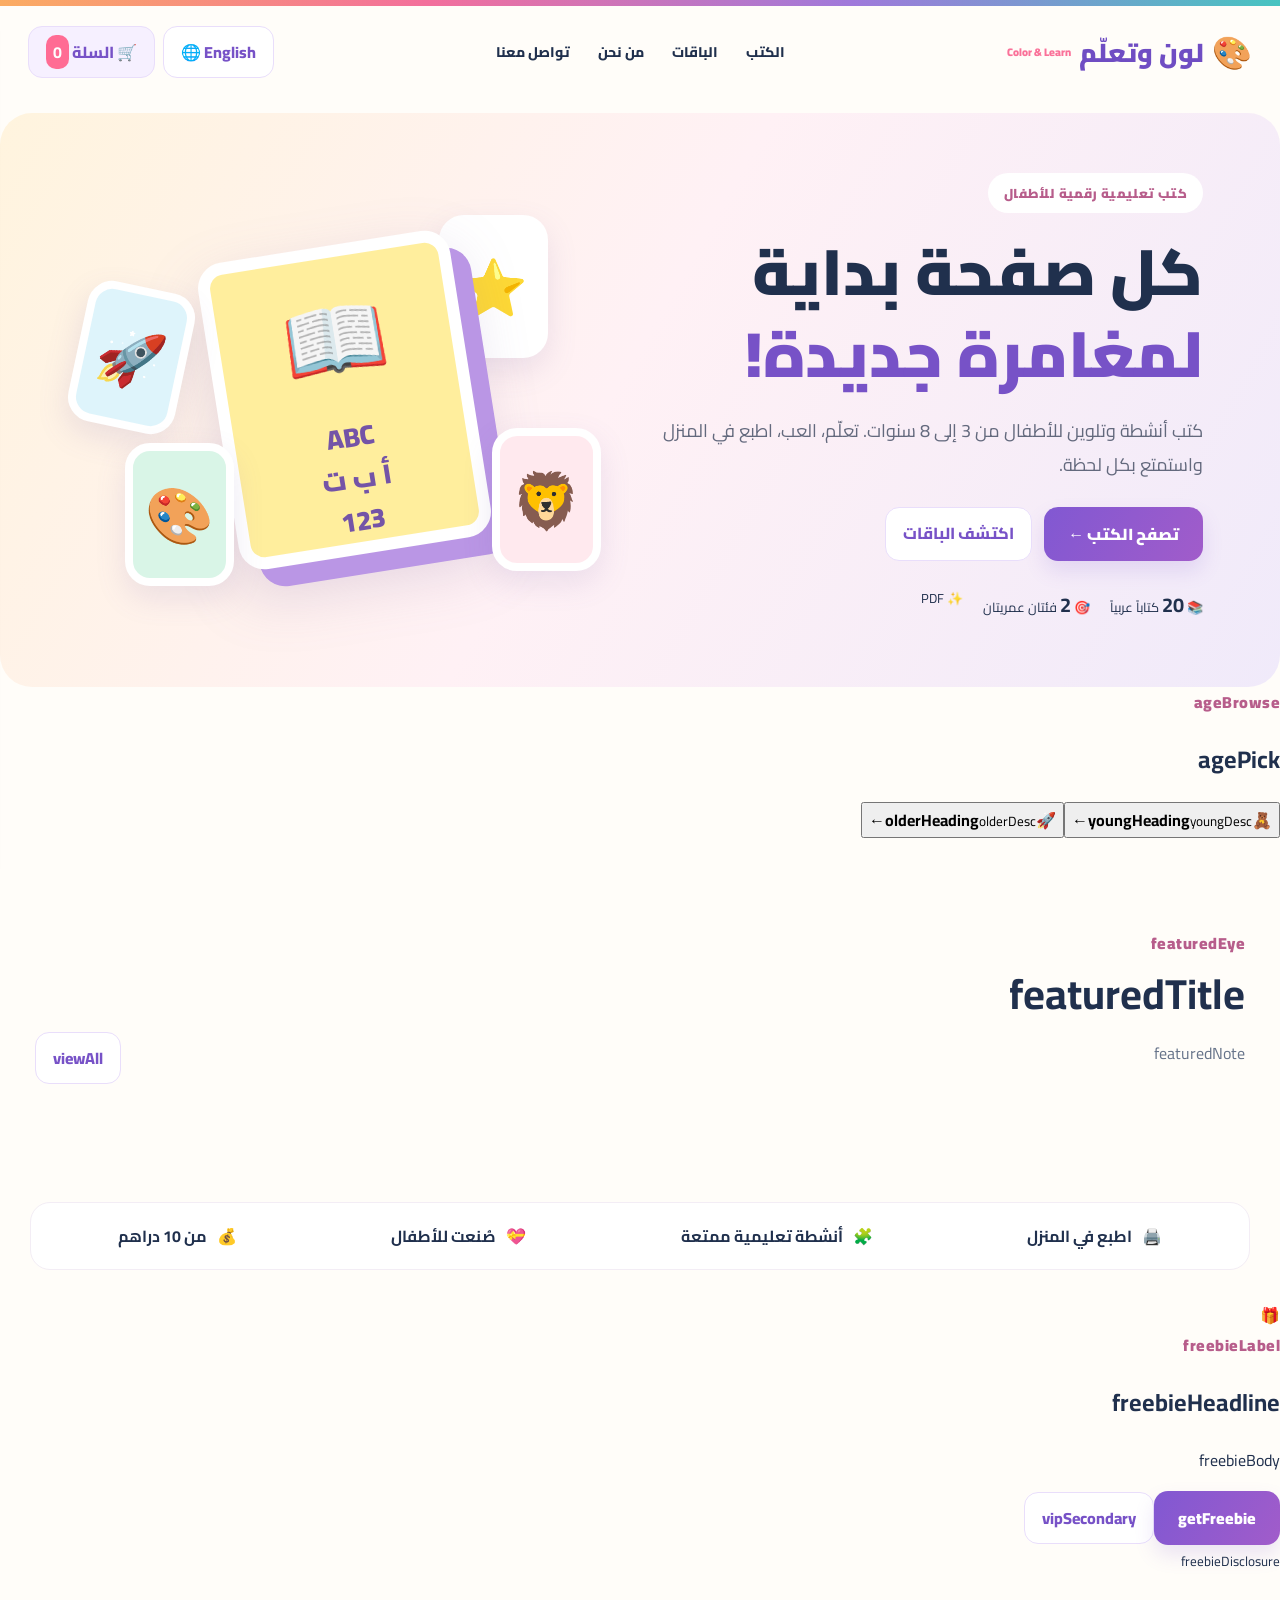
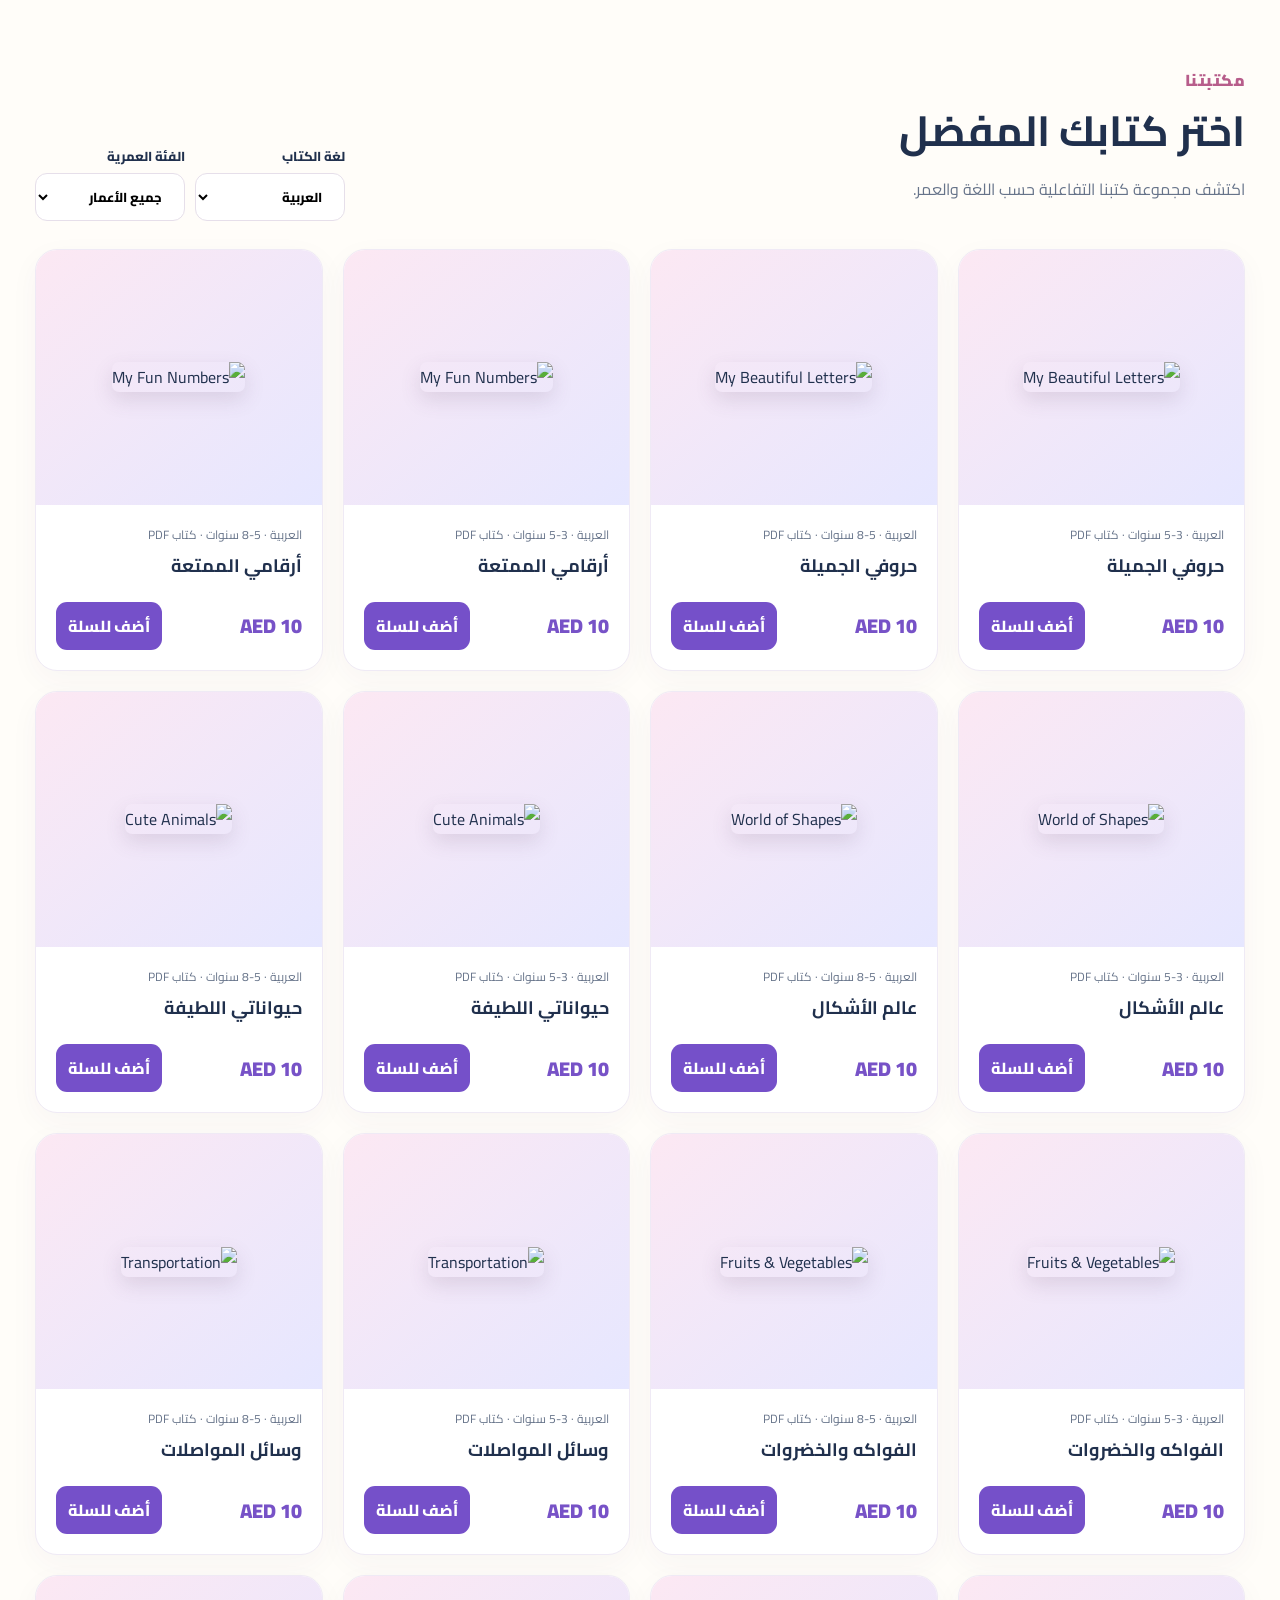
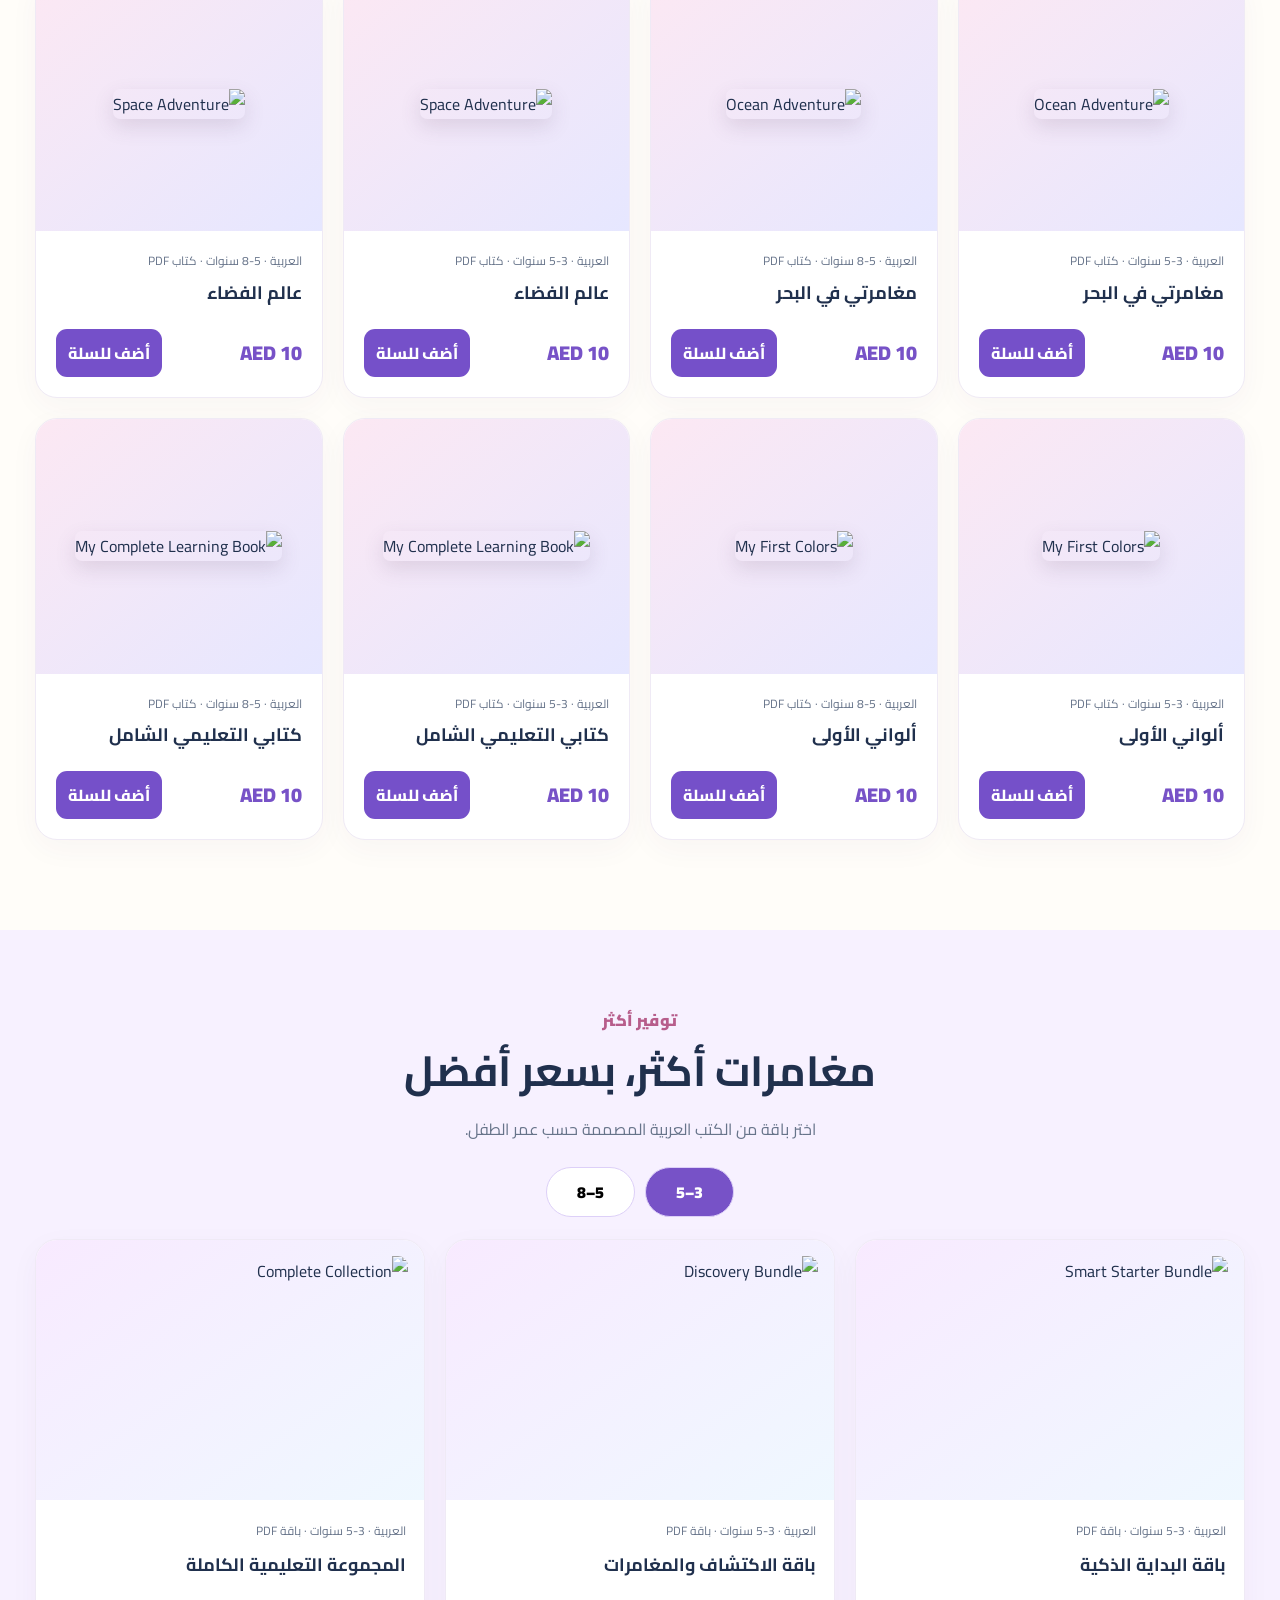
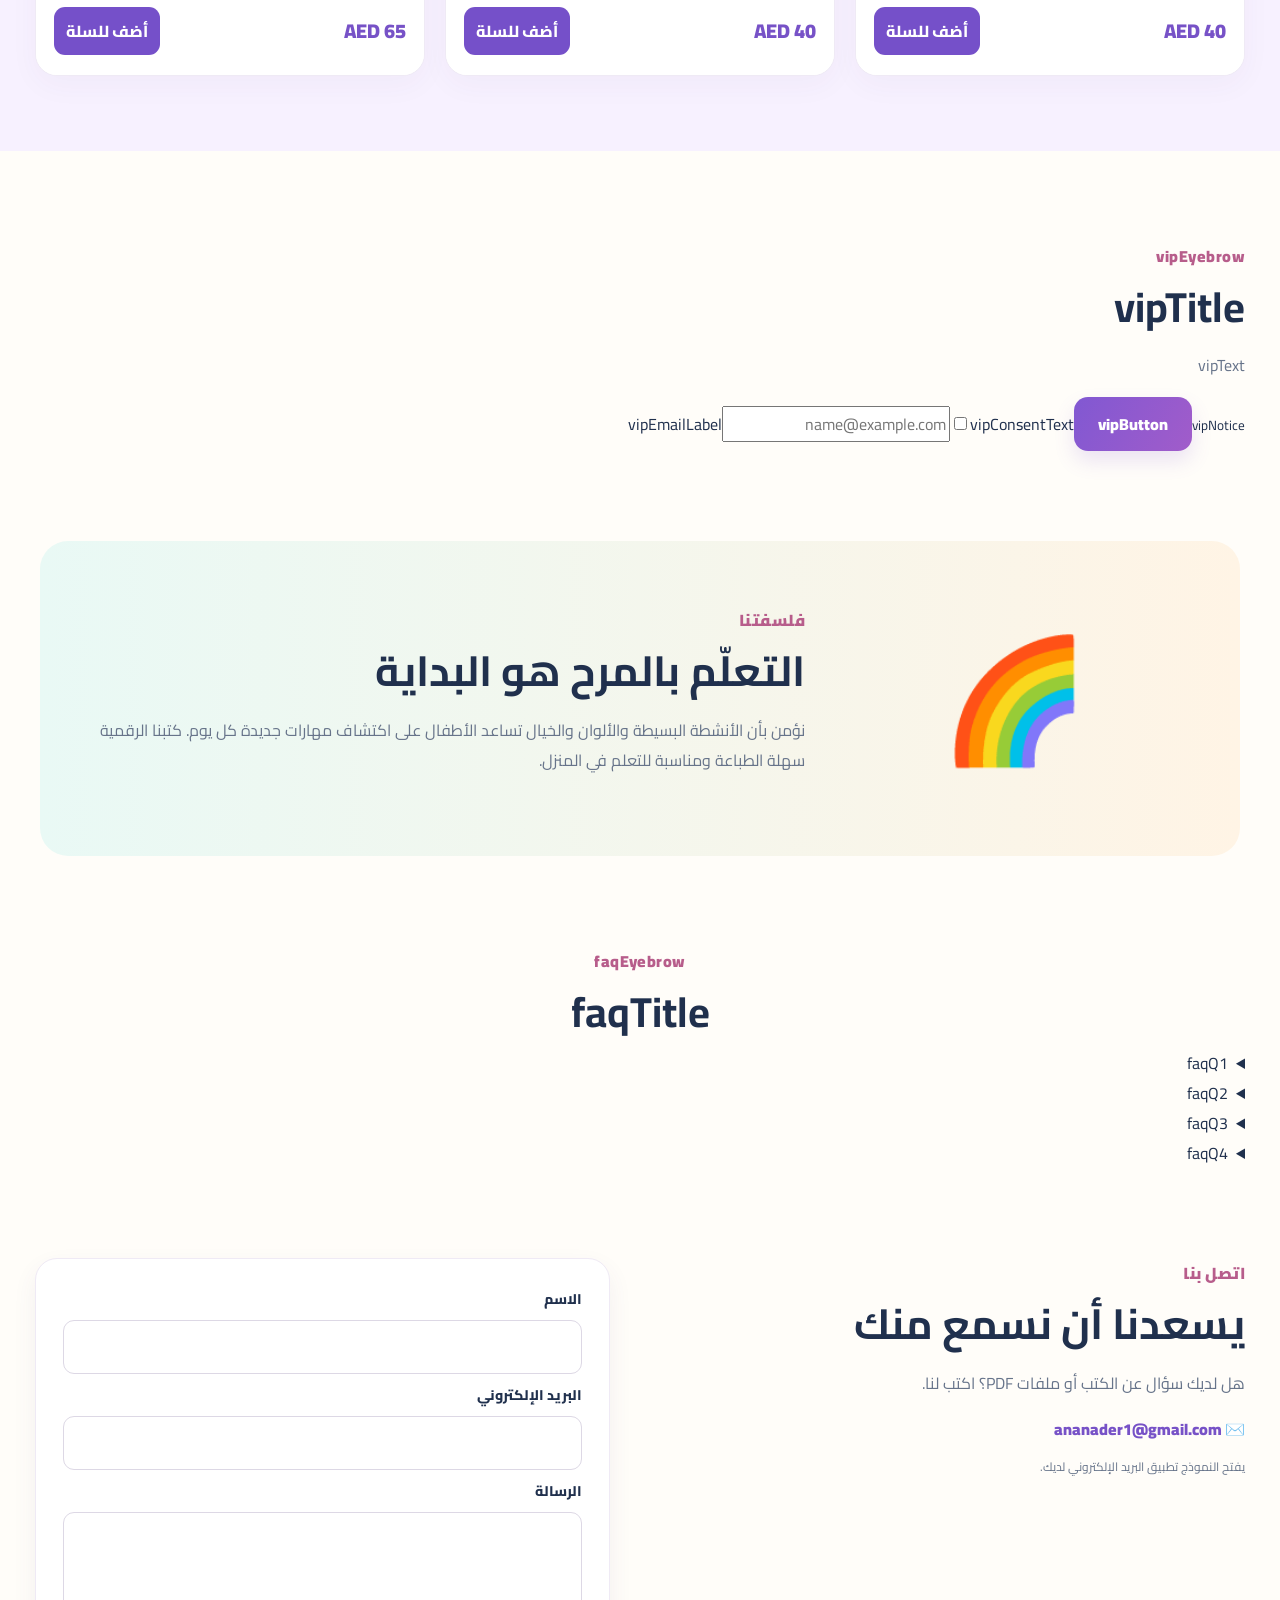
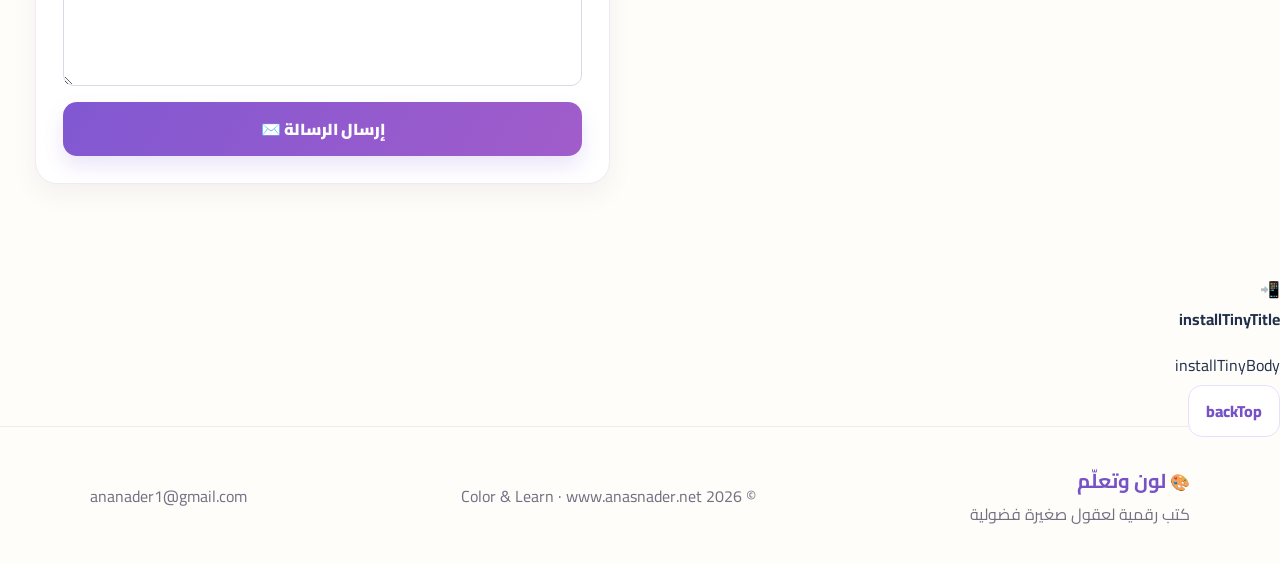
==== commit f2196394: "Improve bilingual book discovery and launch-readiness: index.html" ====
--- a/index.html
+++ b/index.html
@@ -1,21 +1,20 @@
 <!doctype html>
-<html lang="ar" dir="rtl"><head><meta charset="UTF-8"><meta name="viewport" content="width=device-width,initial-scale=1"><title>لون وتعلّم | Color & Learn</title><meta name="theme-color" content="#7752c7"><meta name="apple-mobile-web-app-capable" content="yes"><meta name="apple-mobile-web-app-status-bar-style" content="default"><meta name="apple-mobile-web-app-title" content="Color & Learn"><link rel="manifest" href="/manifest.webmanifest"><link rel="icon" href="/app-icon.svg" type="image/svg+xml"><link rel="apple-touch-icon" href="https://cdn.shopify.com/s/files/1/0859/7467/9717/files/color-learn-app-icon-192.png?v=1793723648"><meta name="description" content="Bilingual printable children's educational activity books, ages 3–8."><link rel="preconnect" href="https://fonts.googleapis.com"><link rel="preconnect" href="https://fonts.gstatic.com" crossorigin><link href="https://fonts.googleapis.com/css2?family=Cairo:wght@400;500;600;700;800;900&family=Nunito:wght@400;500;600;700;800;900&display=swap" rel="stylesheet"><link rel="stylesheet" href="styles.css?v=20261103-bundlefix"></head><body>
-<div class="stripe" id="stripe"></div><header><a class="logo" href="#home"><span class="logoicon">🎨</span><span id="brand">لون وتعلّم</span><small>Color & Learn</small></a><nav><a href="#books" data-t="navBooks">الكتب</a><a href="#bundles" data-t="navBundles">الباقات</a><a href="#about" data-t="navAbout">من نحن</a><a href="#contact" data-t="navContact">تواصل معنا</a><a href="#download-app" id="navDownload">تحميل التطبيق</a></nav><div class="navright"><a class="headerDownload" href="#download-app" id="headerDownload"><span aria-hidden="true">⬇</span> <span id="headerDownloadText">تحميل التطبيق</span></a><button id="langBtn" class="ghost">English 🌐</button><button id="cartBtn" class="cartbtn">🛒 <span data-t="cart">السلة</span> <b id="cartCount">0</b></button></div></header>
+<html lang="ar" dir="rtl"><head><meta charset="UTF-8"><meta name="viewport" content="width=device-width,initial-scale=1"><title>لون وتعلّم | Color & Learn</title><meta name="theme-color" content="#7752c7"><meta name="apple-mobile-web-app-capable" content="yes"><meta name="apple-mobile-web-app-status-bar-style" content="default"><meta name="apple-mobile-web-app-title" content="Color & Learn"><link rel="manifest" href="/manifest.webmanifest"><link rel="icon" href="/app-icon.svg" type="image/svg+xml"><link rel="apple-touch-icon" href="https://cdn.shopify.com/s/files/1/0859/7467/9717/files/color-learn-app-icon-192.png?v=1793723648"><meta name="description" content="Bilingual printable children's educational activity books, ages 3–8."><link rel="preconnect" href="https://fonts.googleapis.com"><link rel="preconnect" href="https://fonts.gstatic.com" crossorigin><link href="https://fonts.googleapis.com/css2?family=Cairo:wght@400;500;600;700;800;900&family=Nunito:wght@400;500;600;700;800;900&display=swap" rel="stylesheet"><link rel="stylesheet" href="styles.css?v=20261104-ux2"></head><body>
+<div class="stripe" id="stripe"></div><header><a class="logo" href="#home"><span class="logoicon">🎨</span><span id="brand">لون وتعلّم</span><small>Color & Learn</small></a><nav><a href="#books" data-t="navBooks">الكتب</a><a href="#bundles" data-t="navBundles">الباقات</a><a href="#about" data-t="navAbout">من نحن</a><a href="#contact" data-t="navContact">تواصل معنا</a></nav><div class="navright"><button id="langBtn" class="ghost">English 🌐</button><button id="cartBtn" class="cartbtn">🛒 <span data-t="cart">السلة</span> <b id="cartCount">0</b></button></div></header>
 <main><section id="home" class="hero"><div class="herotxt"><span class="pill" data-t="tag">كتب تعليمية رقمية للأطفال</span><h1 data-t="hero">كل صفحة بداية <em>لمغامرة جديدة!</em></h1><p data-t="sub">كتب أنشطة وتلوين للأطفال من 3 إلى 8 سنوات. تعلّم، العب، اطبع في المنزل واستمتع بكل لحظة.</p><div class="actions"><a class="primary" href="#books" data-t="shop">تصفح الكتب ←</a><a class="secondary" href="#bundles" data-t="deals">اكتشف الباقات</a></div><div class="heroStats"><span>📚 <strong>20</strong> <span data-t="booksArabic">كتاباً عربياً</span></span><span>🎯 <strong>2</strong> <span data-t="ages">فئتان عمريتان</span></span><span>✨ PDF</span></div></div><div class="heroart"><div class="artbubble">⭐</div><div class="artbook">📖<span>ABC<br>أ ب ت<br>123</span></div><div class="artblock a">🚀</div><div class="artblock b">🦁</div><div class="artblock c">🎨</div></div></section>
-<section class="downloadSection section" id="download-app" aria-labelledby="downloadTitle">
-<div class="downloadHeading"><span class="eyebrow" id="downloadEyebrow">متاح على أجهزتك</span><h2 id="downloadTitle">حمّل تطبيق لون وتعلّم</h2><p id="downloadSummary">نكتشف نوع جهازك تلقائياً ونوجّهك إلى طريقة التثبيت المناسبة.</p></div>
-<div class="detectedDevice"><span>📱</span><div><strong id="detectedTitle">الجهاز المكتشف</strong><p id="detectedDesc"></p></div><button class="primary" type="button" id="detectedAction">تثبيت التطبيق</button></div>
-<div class="downloadGrid">
-<article class="downloadTile" data-device="android"><div class="downloadEmoji">🤖</div><h3>Android</h3><p id="androidHelp">ثبّت التطبيق من Chrome. نسخة APK التجريبية متاحة من GitHub عند نجاح البناء.</p><button type="button" class="secondary" data-platform-install="android">تثبيت على Android</button><a class="downloadSmallLink" href="https://github.com/ananader1977/color-learn-store/actions/workflows/android-apk.yml" target="_blank" rel="noopener noreferrer" id="apkBuildLink">تحميل APK تجريبي من GitHub (يتطلب تسجيل الدخول)</a></article>
-<article class="downloadTile" data-device="ios"><div class="downloadEmoji">🍎</div><h3>iPhone / iPad</h3><p id="iosHelp">في Safari اختر مشاركة ← إضافة إلى الشاشة الرئيسية. نسخة IPA الموقّعة غير متاحة بعد.</p><button type="button" class="secondary" data-platform-install="ios">طريقة التثبيت على Apple</button></article>
-<article class="downloadTile" data-device="windows"><div class="downloadEmoji">🖥️</div><h3>Windows</h3><p id="windowsHelp">يمكن تثبيت الموقع كتطبيق من Edge أو Chrome دون ملف EXE منفصل.</p><button type="button" class="secondary" data-platform-install="windows">تثبيت على Windows</button></article>
-<article class="downloadTile" data-device="mac"><div class="downloadEmoji">💻</div><h3>macOS</h3><p id="macHelp">في Safari اختر إضافة إلى Dock أو ثبّت من Chrome.</p><button type="button" class="secondary" data-platform-install="mac">تثبيت على Mac</button></article>
-</div><p class="downloadNotice" id="downloadNotice" role="status" aria-live="polite"></p></section>
-<section class="installCard" id="installCard" aria-label="Install app" hidden><div class="installBadge">📲</div><div class="installCopy"><strong id="installTitle">ثبّت تطبيق لون وتعلّم</strong><p id="installDesc">استخدم متجر الكتب كتطبيق على جهازك.</p><small id="installOS"></small></div><div class="installControls"><button type="button" id="installAction" class="primary">تثبيت التطبيق</button><button type="button" id="installDismiss" class="installDismiss" aria-label="Dismiss">✕</button></div></section><section class="features"><div>🖨️ <b data-t="f1">اطبع في المنزل</b></div><div>🧩 <b data-t="f2">أنشطة تعليمية ممتعة</b></div><div>💝 <b data-t="f3">صُنعت للأطفال</b></div><div>💰 <b data-t="f4">من 10 دراهم</b></div></section>
+
+<section class="audience" id="age-categories" aria-label="Age categories"><div class="audienceIntro"><span class="eyebrow" data-t="ageBrowse">ابدأ بعمر طفلك</span><h2 data-t="agePick">أي مغامرة تناسب طفلك؟</h2></div><div class="ageCards"><button class="ageCard" type="button" data-shop-age="3-5"><span class="ageIcon">🧸</span><span class="ageText"><strong data-t="youngHeading">3–5 سنوات</strong><small data-t="youngDesc">الحروف، الأرقام، الأشكال والتلوين البسيط</small></span><span>←</span></button><button class="ageCard" type="button" data-shop-age="5-8"><span class="ageIcon">🚀</span><span class="ageText"><strong data-t="olderHeading">5–8 سنوات</strong><small data-t="olderDesc">تمارين أكثر تقدماً في الحروف، الأرقام والاستكشاف</small></span><span>←</span></button></div></section>
+<section class="section featured" aria-labelledby="featuredTitle"><div class="sectionhead"><div><span class="eyebrow" data-t="featuredEye">اختيارات مميزة</span><h2 id="featuredTitle" data-t="featuredTitle">ابدأ بهذه الكتب</h2><p data-t="featuredNote">معاينة لعناوين من مكتبتنا العربية.</p></div><a class="secondary" href="#books" data-t="viewAll">عرض جميع الكتب</a></div><div class="grid" id="featuredGrid"></div></section>
+<section class="features"><div>🖨️ <b data-t="f1">اطبع في المنزل</b></div><div>🧩 <b data-t="f2">أنشطة تعليمية ممتعة</b></div><div>💝 <b data-t="f3">صُنعت للأطفال</b></div><div>💰 <b data-t="f4">من 10 دراهم</b></div></section>
+<section class="freebie" id="freebie"><div class="freebieIcon" aria-hidden="true">🎁</div><div class="freebieCopy"><span class="eyebrow" data-t="freebieLabel">هدية مجانية</span><h2 data-t="freebieHeadline">10 صفحات أنشطة مجانية جاهزة للطباعة</h2><p data-t="freebieBody">جرّبوا أنشطة تلوين وتوصيل ومتاهات بسيطة. حمّلوا النسخة المجانية واحفظوها كملف PDF من المتصفح.</p><div class="freebieActions"><a href="sample/10-printable-activities.html" class="primary" target="_blank" rel="noopener" data-t="getFreebie">عرض الصفحات المجانية وطباعتها</a><a href="#vip" class="secondary" data-t="vipSecondary">انضم لقائمة الإطلاق</a></div><small data-t="freebieDisclosure">الملف المجاني متاح دون إدخال بيانات شخصية. يمكنك الانضمام اختيارياً لقائمة الإطلاق.</small></div></section>
 <section id="books" class="section"><div class="sectionhead"><div><span class="eyebrow" data-t="explore">مكتبتنا</span><h2 data-t="bookTitle">اختر كتابك المفضل</h2><p data-t="bookSub">اكتشف مجموعة كتبنا التفاعلية حسب اللغة والعمر.</p></div><div class="filters"><label><span data-t="langLabel">لغة الكتاب</span><select id="filterLang"><option value="ar">العربية</option><option value="en">English</option></select></label><label><span data-t="ageLabel">الفئة العمرية</span><select id="filterAge"><option value="all" data-t="all">جميع الأعمار</option><option value="3-5">3–5</option><option value="5-8">5–8</option></select></label></div></div><div class="grid" id="bookGrid"></div></section>
 <section id="bundles" class="section bundleSection"><div class="center"><span class="eyebrow" data-t="save">توفير أكثر</span><h2 data-t="bundleTitle">مغامرات أكثر، بسعر أفضل</h2><p data-t="bundleSub">اختر باقة من الكتب العربية المصممة حسب عمر الطفل.</p><div class="ageBtns"><button class="ageChoice selected" data-age="3-5">3–5</button><button class="ageChoice" data-age="5-8">5–8</button></div></div><div class="grid bundleGrid" id="bundleGrid"></div></section>
+<section class="vip section" id="vip"><div class="vipCopy"><span class="eyebrow" data-t="vipEyebrow">قائمة الإطلاق المميزة</span><h2 data-t="vipTitle">سجّل اهتمامك واحصل على عرض الإطلاق</h2><p data-t="vipText">نخطط لتقديم خصم 30% على أول طلب عند تفعيل الدفع بالبطاقة. لا يوجد رمز خصم فعال حالياً؛ سنعلن التفاصيل عند الإطلاق.</p></div><form id="vipForm" class="vipForm"><label for="vipEmail" data-t="vipEmailLabel">بريدك الإلكتروني</label><input type="email" id="vipEmail" required autocomplete="email" placeholder="name@example.com" maxlength="200"><label class="consent"><input type="checkbox" id="vipConsent" required><span data-t="vipConsentText">أوافق على إرسال رسالة بريد إلكتروني طوعية لطلب التسجيل في قائمة الإطلاق.</span></label><button class="primary" type="submit" data-t="vipButton">طلب الانضمام للقائمة</button><small data-t="vipNotice">يفتح زر التسجيل برنامج بريدك لإرسال الطلب؛ لا نخزّن بياناتك في الموقع.</small></form></section>
 <section id="about" class="about"><div class="abouticon">🌈</div><div><span class="eyebrow" data-t="why">فلسفتنا</span><h2 data-t="aboutTitle">التعلّم بالمرح هو البداية</h2><p data-t="aboutText">نؤمن بأن الأنشطة البسيطة والألوان والخيال تساعد الأطفال على اكتشاف مهارات جديدة كل يوم. كتبنا الرقمية سهلة الطباعة ومناسبة للتعلم في المنزل.</p></div></section>
+<section class="section faqs" id="faq"><div class="center"><span class="eyebrow" data-t="faqEyebrow">الأسئلة الشائعة</span><h2 data-t="faqTitle">كل ما يحتاجه الأهل قبل التحميل</h2></div><div class="faqGrid"><details><summary data-t="faqQ1">كيف أستلم الملف؟</summary><p data-t="faqA1">عند تفعيل البيع، ستُسلّم الملفات الرقمية عبر نظام طلبات آمن بعد تأكيد الدفع. لا توجد طلبات مدفوعة مفعلة حالياً.</p></details><details><summary data-t="faqQ2">هل يمكنني إعادة طباعة الصفحات؟</summary><p data-t="faqA2">يمكن إعادة طباعة الصفحات للاستخدام الشخصي المنزلي. لا يجوز إعادة بيع أو توزيع الملفات.</p></details><details><summary data-t="faqQ3">ما نوع الطابعة والأوراق المناسبة؟</summary><p data-t="faqA3">صُممت تجربة الطباعة لورق A4 منزلي؛ افحص معاينة الطباعة واضبط المقاس على ملاءمة الصفحة.</p></details><details><summary data-t="faqQ4">هل الكتب الإنجليزية متاحة؟</summary><p data-t="faqA4">الإصدارات الإنجليزية قيد الإعداد وستظهر قريباً.</p></details></div></section>
 <section id="contact" class="section contact"><div><span class="eyebrow" data-t="contactEyebrow">اتصل بنا</span><h2 data-t="contactTitle">يسعدنا أن نسمع منك</h2><p data-t="contactSub">هل لديك سؤال عن الكتب أو ملفات PDF؟ اكتب لنا.</p><a href="mailto:ananader1@gmail.com">✉️ ananader1@gmail.com</a><p class="muted" data-t="mailNote">يفتح النموذج تطبيق البريد الإلكتروني لديك.</p></div><form id="contactForm"><label data-t="name">الاسم</label><input id="contactName" required maxlength="100"><label data-t="email">البريد الإلكتروني</label><input id="contactEmail" type="email" required maxlength="200"><label data-t="message">الرسالة</label><textarea id="contactMessage" rows="5" maxlength="4000" required></textarea><button class="primary" data-t="send">إرسال الرسالة ✉️</button></form></section></main>
+
+<section id="download-app" class="installFooter"><span>📲</span><div><strong data-t="installTinyTitle">استخدم الموقع كتطبيق</strong><p data-t="installTinyBody">يمكنك إضافة الموقع إلى الشاشة الرئيسية من إعدادات متصفحك، دون تحميل ملفات خارجية.</p></div><a href="#home" class="secondary" data-t="backTop">العودة للأعلى</a></section>
 <footer><div class="footlogo">🎨 <b data-t="footerBrand">لون وتعلّم</b><p data-t="foot">كتب رقمية لعقول صغيرة فضولية</p></div><p>© <span id="year"></span> Color & Learn · www.anasnader.net</p><a href="mailto:ananader1@gmail.com">ananader1@gmail.com</a></footer>
-<div class="shade" id="shade"></div><aside id="cartPanel" class="cartPanel"><div class="carthead"><h3 data-t="yourCart">سلة المشتريات</h3><button id="closeCart" aria-label="Close">✕</button></div><div id="cartItems" class="cartItems"></div><div class="cartbottom"><div class="total"><span data-t="total">الإجمالي</span><strong id="total">AED 0</strong></div><p class="muted" data-t="noShip">منتجات رقمية فقط • لا يوجد شحن</p><button class="primary full" id="checkoutBtn" data-t="checkout">الدفع بالبطاقة</button><button class="secondary full" id="demoBtn" data-t="test">تجربة بطاقة اختبار</button><p class="muted tiny" data-t="notLive">البيع الحقيقي غير مفعل بعد. تجربة البطاقة محاكاة فقط.</p></div></aside>
-<div class="modal" id="demoModal" role="dialog" aria-modal="true" aria-labelledby="demoHeading"><div class="demoBox"><button id="closeDemo" class="x">✕</button><h3 id="demoHeading" data-t="demoHead">اختبار الدفع التجريبي</h3><p class="muted" data-t="demoExplain">لا يتم خصم أي مبلغ أو إنشاء طلب. لا تدخل بيانات بطاقة حقيقية.</p><label data-t="cardNameLabel">الاسم على البطاقة</label><input id="cardName" placeholder="Test Customer"><label data-t="cardNumLabel">رقم البطاقة التجريبية</label><input id="cardNumber" inputmode="numeric" placeholder="4242 4242 4242 4242"><div class="two"><div><label>MM/YY</label><input id="cardExpiry" placeholder="12/30"></div><div><label>CVV</label><input id="cardCvv" inputmode="numeric" placeholder="123"></div></div><button id="simulateBtn" class="primary full" data-t="simulate">محاكاة الدفع</button><div id="demoMessage" role="status"></div></div></div><script src="app.js?v=20261103-bundlefix"></script><script src="/app-install.js?v=20261103-bundlefix" defer></script></body></html>+<div class="shade" id="shade"></div><aside id="cartPanel" class="cartPanel"><div class="carthead"><h3 data-t="yourCart">سلة المشتريات</h3><button id="closeCart" aria-label="Close">✕</button></div><div id="cartItems" class="cartItems"></div><div class="cartbottom"><div class="total"><span data-t="total">الإجمالي</span><strong id="total">AED 0</strong></div><p class="muted" data-t="noShip">منتجات رقمية فقط • لا يوجد شحن</p><a class="primary full" id="checkoutBtn" href="#vip" data-t="checkout">أبلغني عند تفعيل الدفع بالبطاقة</a><button class="secondary full" id="demoBtn" data-t="test">تجربة بطاقة اختبار (محاكاة)</button><p class="muted tiny" data-t="notLive">البيع الحقيقي غير مفعل بعد. تجربة البطاقة محاكاة فقط.</p></div></aside>
+<div class="modal" id="demoModal" role="dialog" aria-modal="true" aria-labelledby="demoHeading"><div class="demoBox"><button id="closeDemo" class="x">✕</button><h3 id="demoHeading" data-t="demoHead">اختبار الدفع التجريبي</h3><p class="muted" data-t="demoExplain">لا يتم خصم أي مبلغ أو إنشاء طلب. لا تدخل بيانات بطاقة حقيقية.</p><label data-t="cardNameLabel">الاسم على البطاقة</label><input id="cardName" placeholder="Test Customer"><label data-t="cardNumLabel">رقم البطاقة التجريبية</label><input id="cardNumber" inputmode="numeric" placeholder="4242 4242 4242 4242"><div class="two"><div><label>MM/YY</label><input id="cardExpiry" placeholder="12/30"></div><div><label>CVV</label><input id="cardCvv" inputmode="numeric" placeholder="123"></div></div><button id="simulateBtn" class="primary full" data-t="simulate">محاكاة الدفع</button><div id="demoMessage" role="status"></div></div></div><script src="app.js?v=20261104-ux2"></script></body></html>
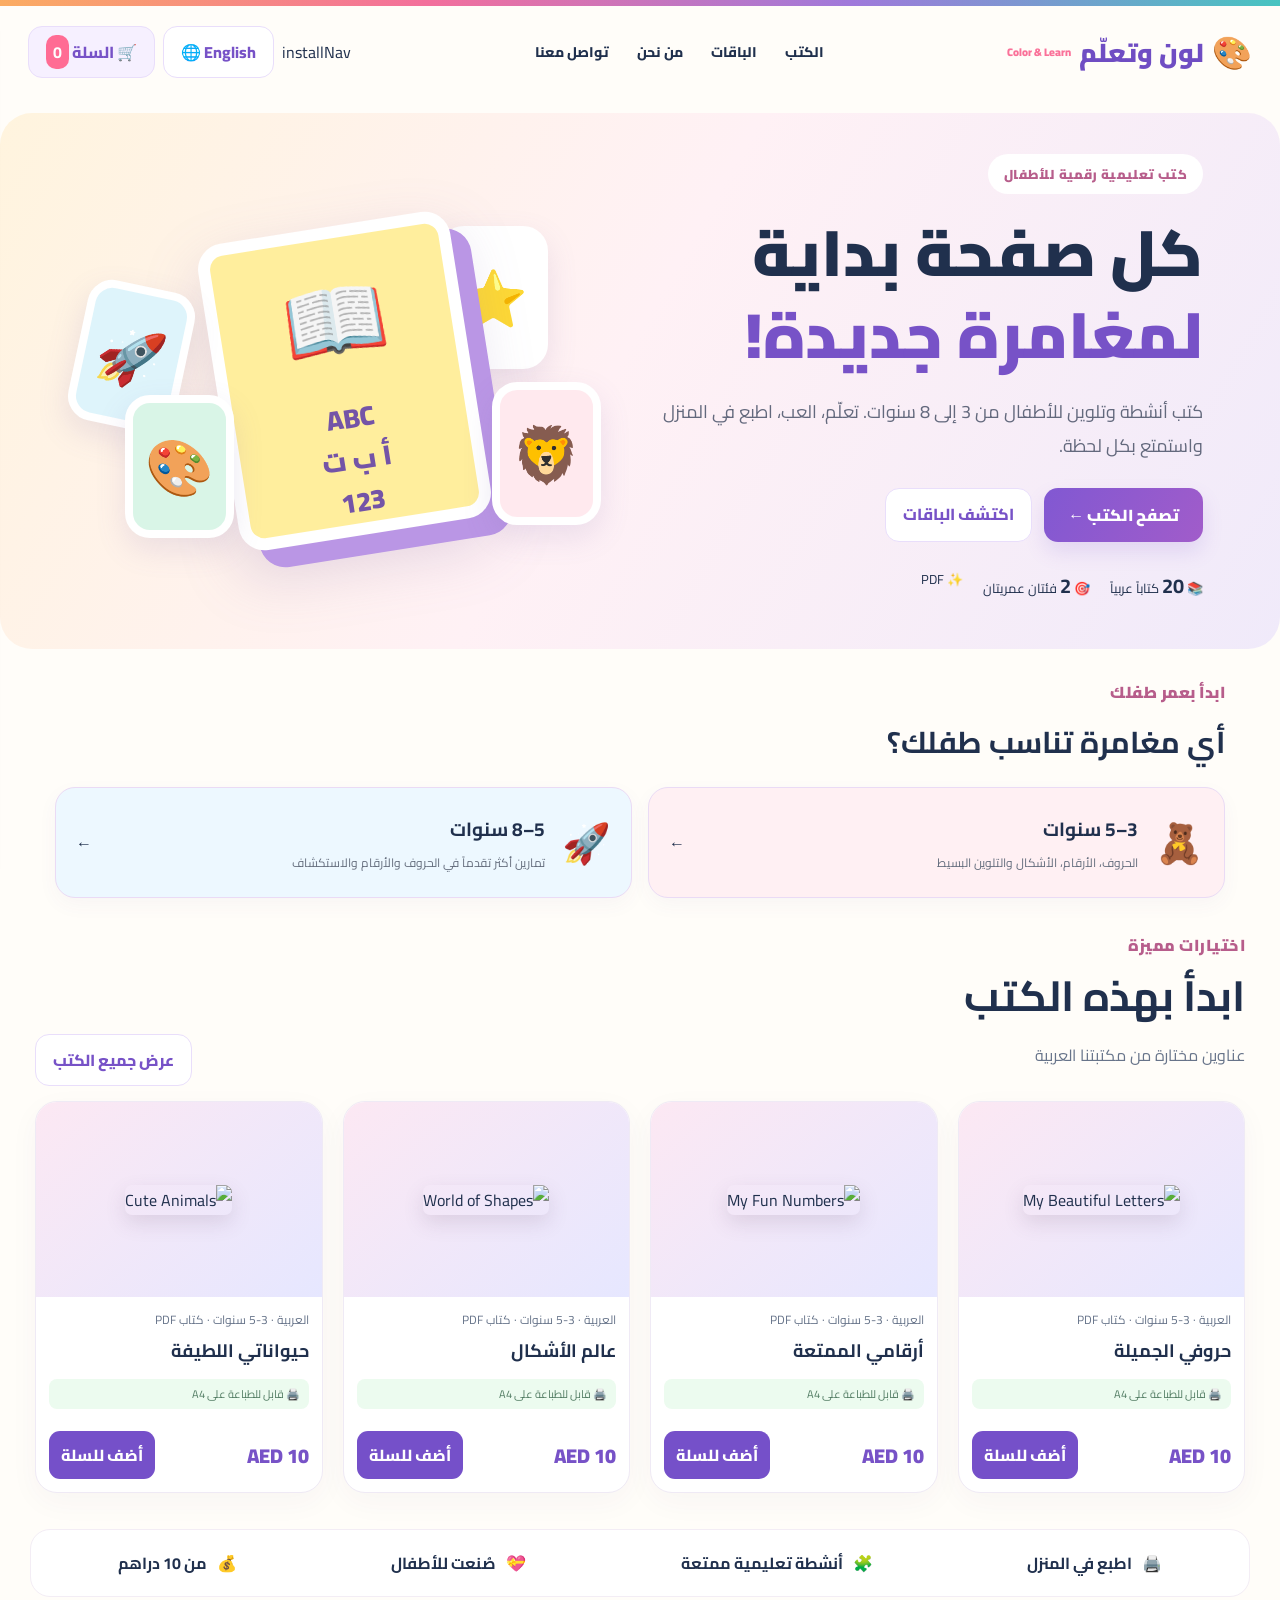
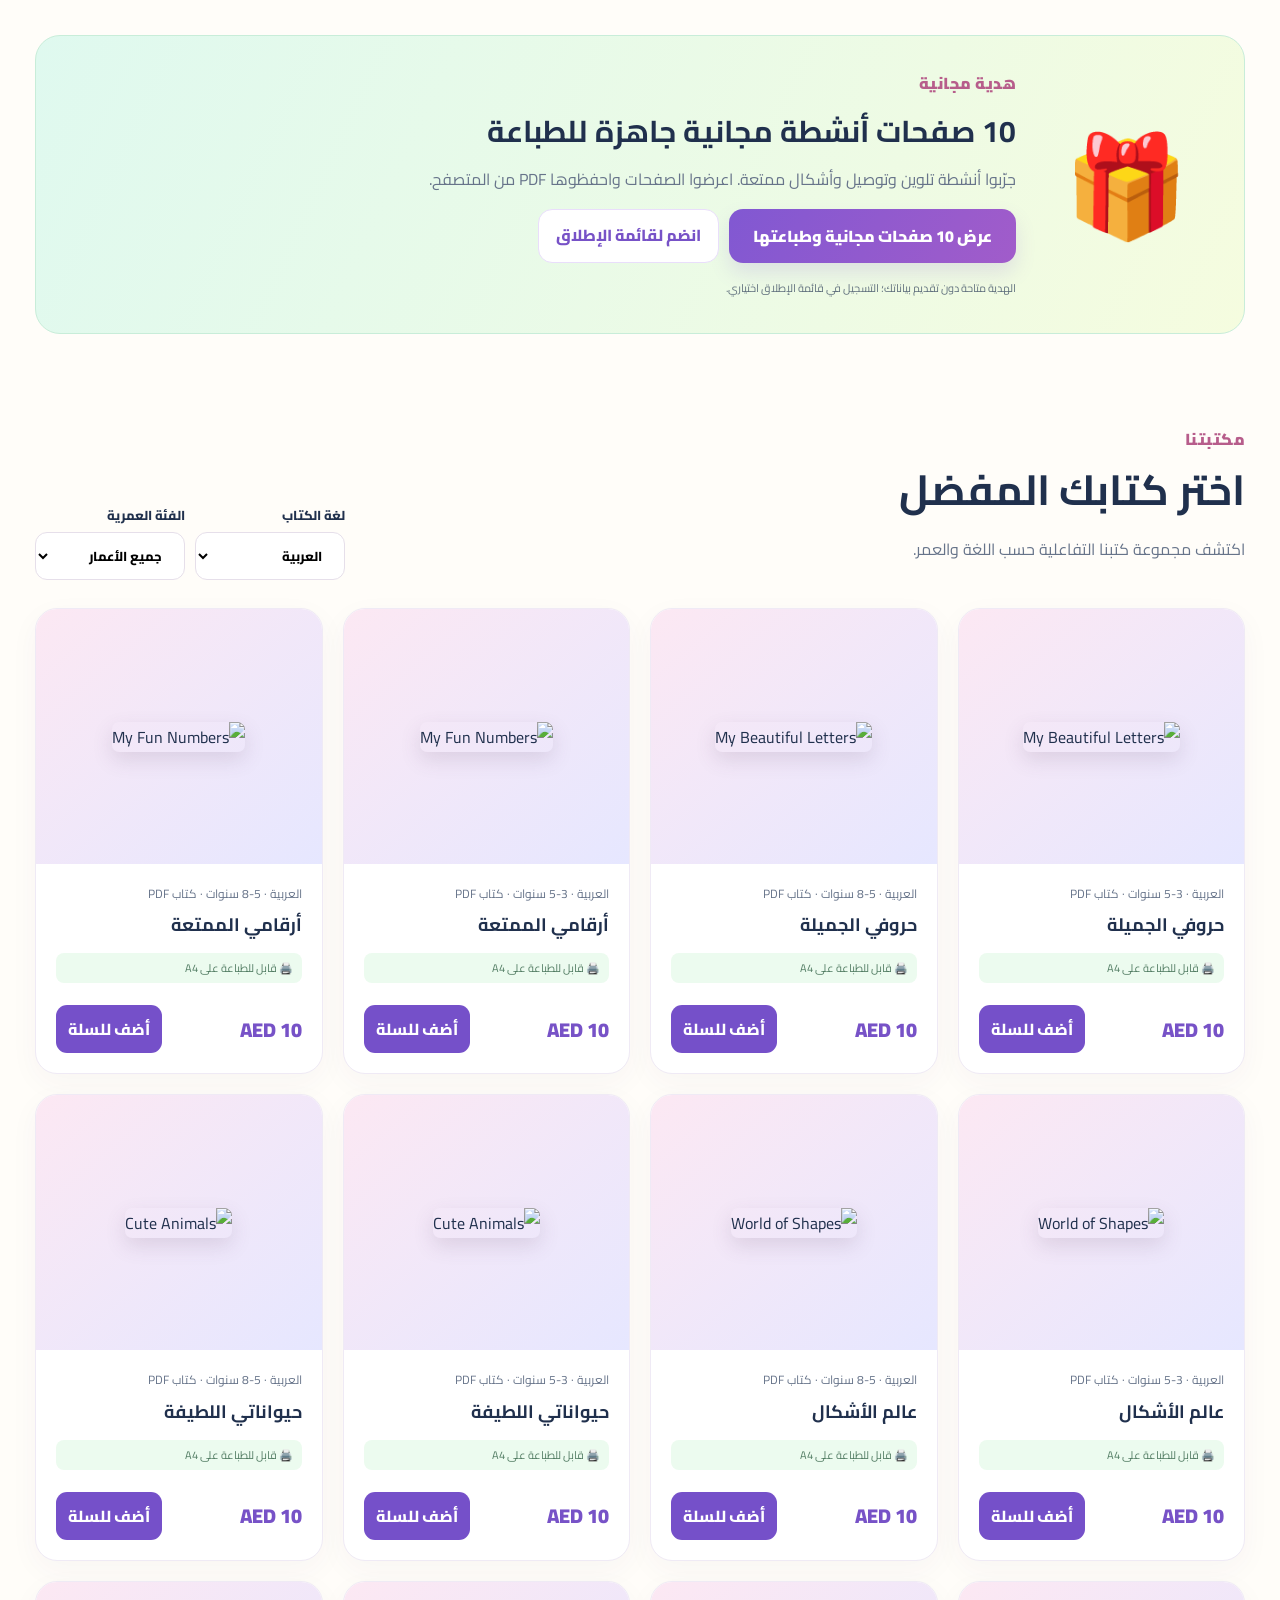
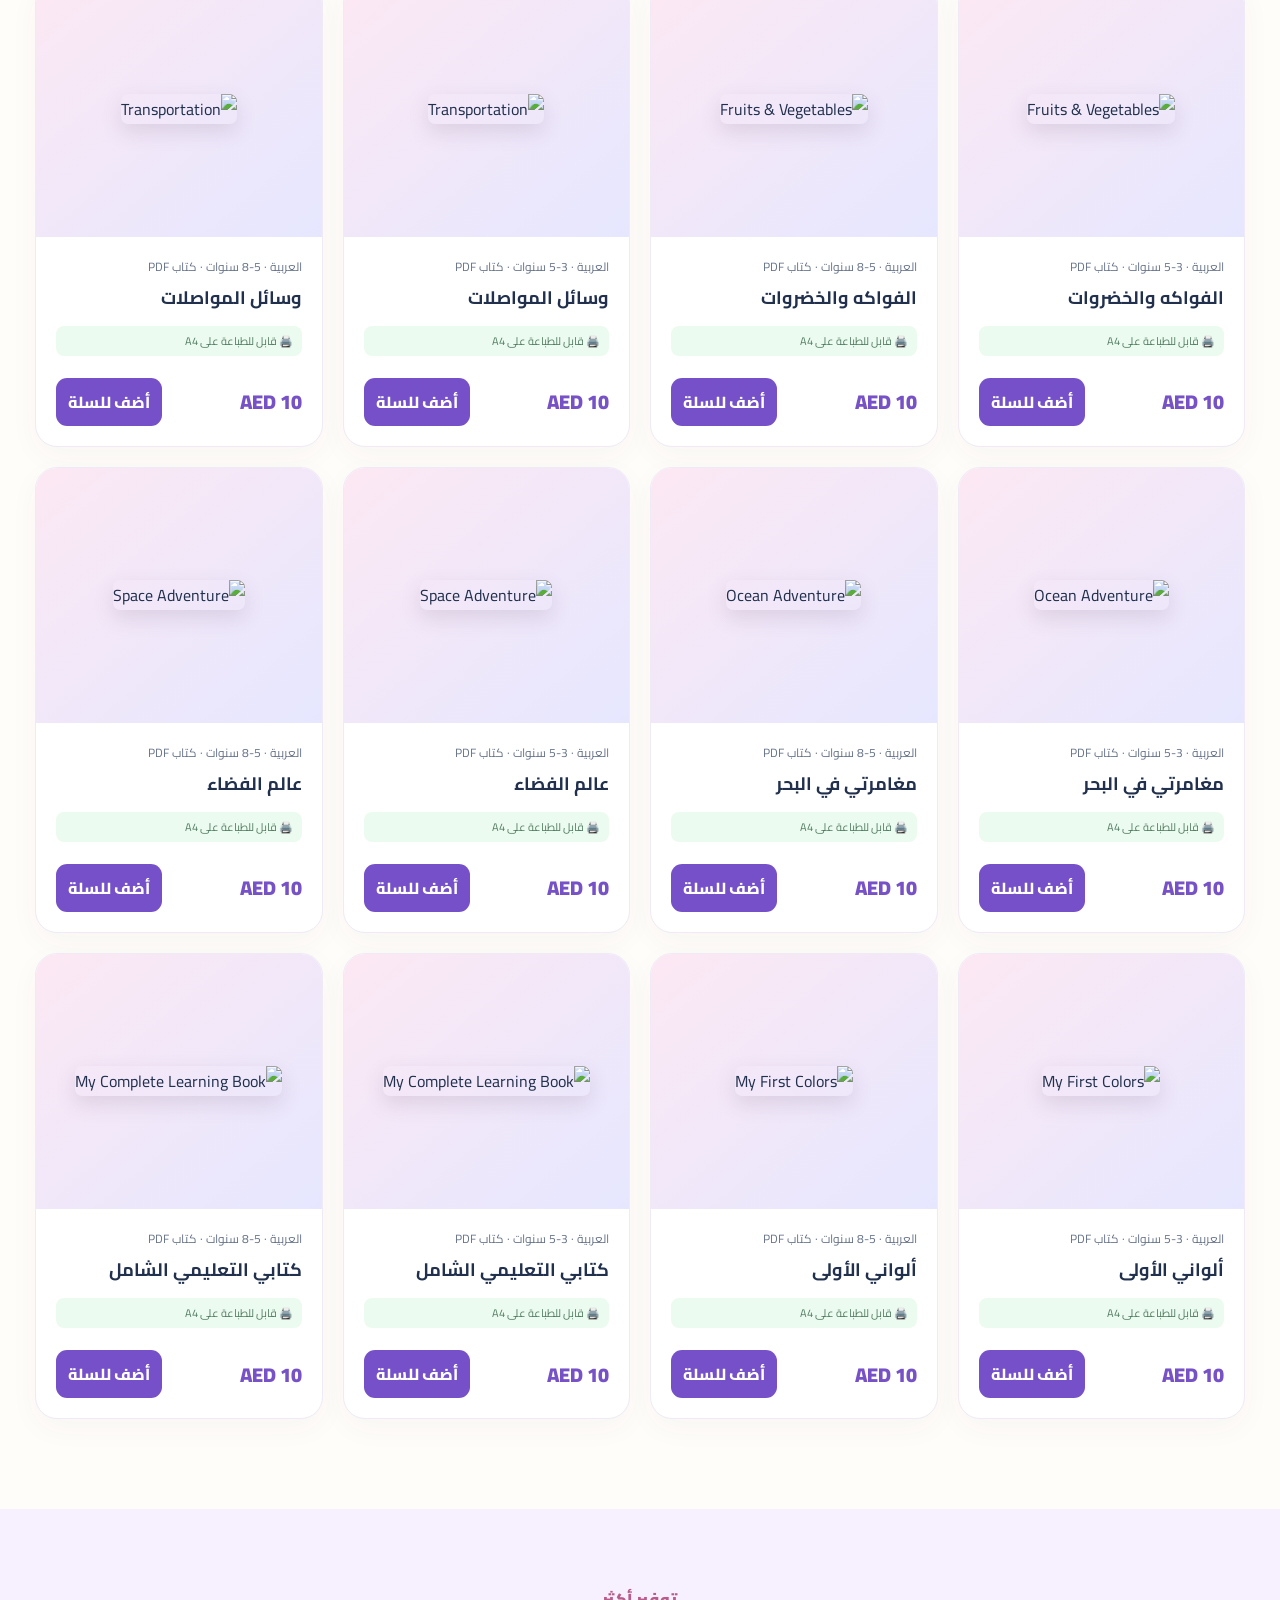
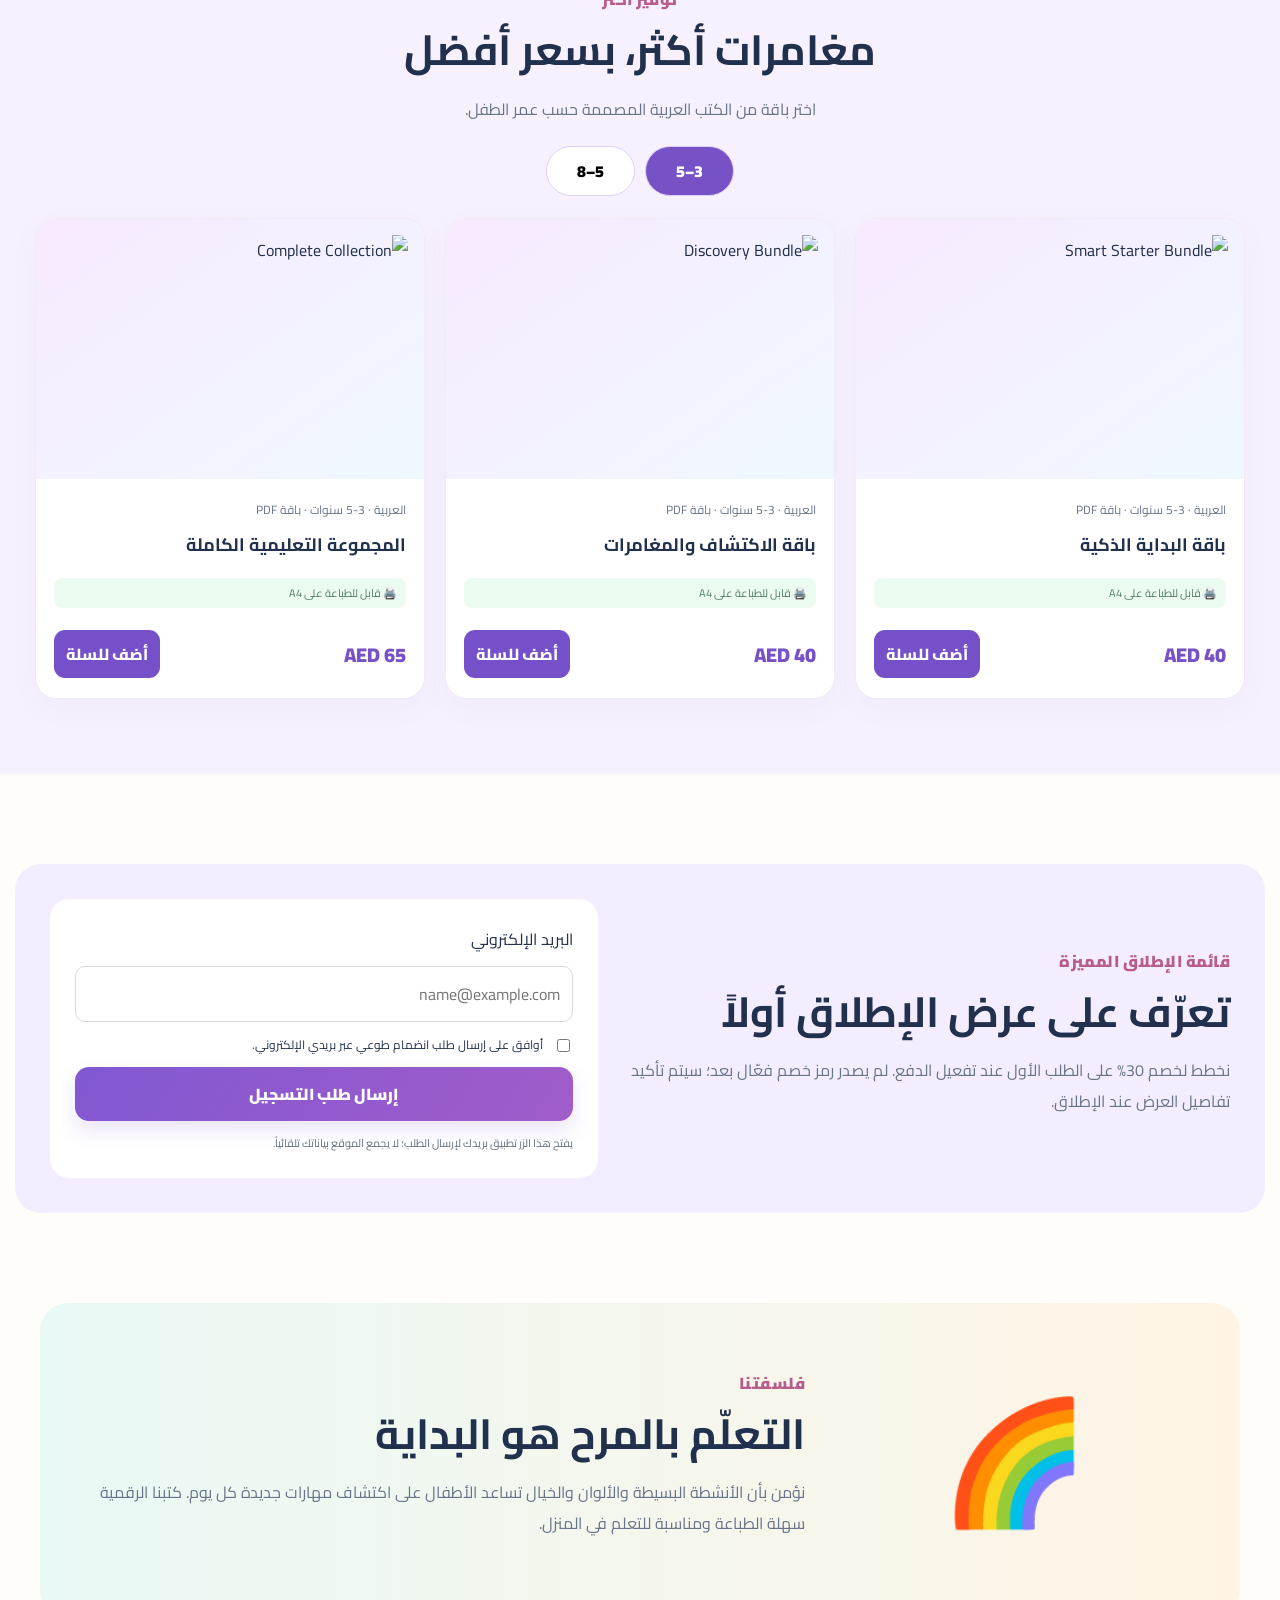
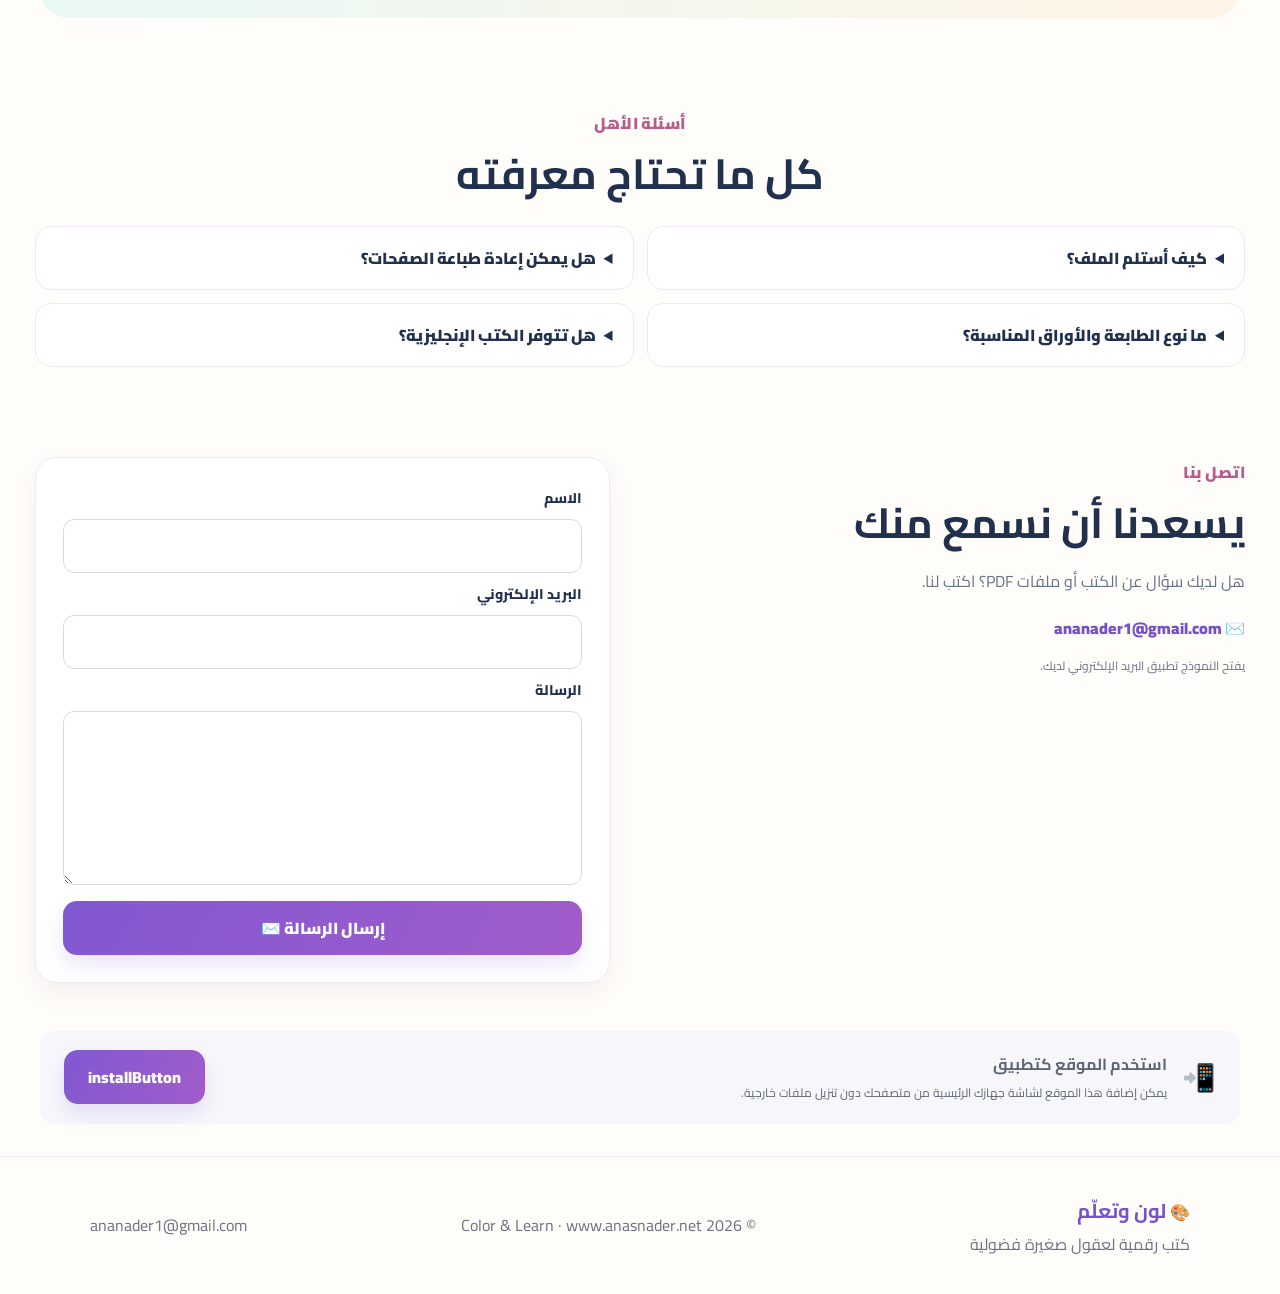
==== commit c7f36ec5: "Restore visible PWA app installation link and button: index.html" ====
--- a/index.html
+++ b/index.html
@@ -1,6 +1,6 @@
 <!doctype html>
-<html lang="ar" dir="rtl"><head><meta charset="UTF-8"><meta name="viewport" content="width=device-width,initial-scale=1"><title>لون وتعلّم | Color & Learn</title><meta name="theme-color" content="#7752c7"><meta name="apple-mobile-web-app-capable" content="yes"><meta name="apple-mobile-web-app-status-bar-style" content="default"><meta name="apple-mobile-web-app-title" content="Color & Learn"><link rel="manifest" href="/manifest.webmanifest"><link rel="icon" href="/app-icon.svg" type="image/svg+xml"><link rel="apple-touch-icon" href="https://cdn.shopify.com/s/files/1/0859/7467/9717/files/color-learn-app-icon-192.png?v=1793723648"><meta name="description" content="Bilingual printable children's educational activity books, ages 3–8."><link rel="preconnect" href="https://fonts.googleapis.com"><link rel="preconnect" href="https://fonts.gstatic.com" crossorigin><link href="https://fonts.googleapis.com/css2?family=Cairo:wght@400;500;600;700;800;900&family=Nunito:wght@400;500;600;700;800;900&display=swap" rel="stylesheet"><link rel="stylesheet" href="styles.css?v=20261104-ux2"></head><body>
-<div class="stripe" id="stripe"></div><header><a class="logo" href="#home"><span class="logoicon">🎨</span><span id="brand">لون وتعلّم</span><small>Color & Learn</small></a><nav><a href="#books" data-t="navBooks">الكتب</a><a href="#bundles" data-t="navBundles">الباقات</a><a href="#about" data-t="navAbout">من نحن</a><a href="#contact" data-t="navContact">تواصل معنا</a></nav><div class="navright"><button id="langBtn" class="ghost">English 🌐</button><button id="cartBtn" class="cartbtn">🛒 <span data-t="cart">السلة</span> <b id="cartCount">0</b></button></div></header>
+<html lang="ar" dir="rtl"><head><meta charset="UTF-8"><meta name="viewport" content="width=device-width,initial-scale=1"><title>لون وتعلّم | Color & Learn</title><meta name="theme-color" content="#7752c7"><meta name="apple-mobile-web-app-capable" content="yes"><meta name="apple-mobile-web-app-status-bar-style" content="default"><meta name="apple-mobile-web-app-title" content="Color & Learn"><link rel="manifest" href="/manifest.webmanifest"><link rel="icon" href="/app-icon.svg" type="image/svg+xml"><link rel="apple-touch-icon" href="https://cdn.shopify.com/s/files/1/0859/7467/9717/files/color-learn-app-icon-192.png?v=1793723648"><meta name="description" content="Bilingual printable children's educational activity books, ages 3–8."><link rel="preconnect" href="https://fonts.googleapis.com"><link rel="preconnect" href="https://fonts.gstatic.com" crossorigin><link href="https://fonts.googleapis.com/css2?family=Cairo:wght@400;500;600;700;800;900&family=Nunito:wght@400;500;600;700;800;900&display=swap" rel="stylesheet"><link rel="stylesheet" href="styles.css?v=20261104-installfix"></head><body>
+<div class="stripe" id="stripe"></div><header><a class="logo" href="#home"><span class="logoicon">🎨</span><span id="brand">لون وتعلّم</span><small>Color & Learn</small></a><nav><a href="#books" data-t="navBooks">الكتب</a><a href="#bundles" data-t="navBundles">الباقات</a><a href="#about" data-t="navAbout">من نحن</a><a href="#contact" data-t="navContact">تواصل معنا</a></nav><div class="navright"><a class="installHeaderLink" href="#download-app" data-t="installNav">📲 تثبيت التطبيق</a><button id="langBtn" class="ghost">English 🌐</button><button id="cartBtn" class="cartbtn">🛒 <span data-t="cart">السلة</span> <b id="cartCount">0</b></button></div></header>
 <main><section id="home" class="hero"><div class="herotxt"><span class="pill" data-t="tag">كتب تعليمية رقمية للأطفال</span><h1 data-t="hero">كل صفحة بداية <em>لمغامرة جديدة!</em></h1><p data-t="sub">كتب أنشطة وتلوين للأطفال من 3 إلى 8 سنوات. تعلّم، العب، اطبع في المنزل واستمتع بكل لحظة.</p><div class="actions"><a class="primary" href="#books" data-t="shop">تصفح الكتب ←</a><a class="secondary" href="#bundles" data-t="deals">اكتشف الباقات</a></div><div class="heroStats"><span>📚 <strong>20</strong> <span data-t="booksArabic">كتاباً عربياً</span></span><span>🎯 <strong>2</strong> <span data-t="ages">فئتان عمريتان</span></span><span>✨ PDF</span></div></div><div class="heroart"><div class="artbubble">⭐</div><div class="artbook">📖<span>ABC<br>أ ب ت<br>123</span></div><div class="artblock a">🚀</div><div class="artblock b">🦁</div><div class="artblock c">🎨</div></div></section>
 
 <section class="audience" id="age-categories" aria-label="Age categories"><div class="audienceIntro"><span class="eyebrow" data-t="ageBrowse">ابدأ بعمر طفلك</span><h2 data-t="agePick">أي مغامرة تناسب طفلك؟</h2></div><div class="ageCards"><button class="ageCard" type="button" data-shop-age="3-5"><span class="ageIcon">🧸</span><span class="ageText"><strong data-t="youngHeading">3–5 سنوات</strong><small data-t="youngDesc">الحروف، الأرقام، الأشكال والتلوين البسيط</small></span><span>←</span></button><button class="ageCard" type="button" data-shop-age="5-8"><span class="ageIcon">🚀</span><span class="ageText"><strong data-t="olderHeading">5–8 سنوات</strong><small data-t="olderDesc">تمارين أكثر تقدماً في الحروف، الأرقام والاستكشاف</small></span><span>←</span></button></div></section>
@@ -14,7 +14,7 @@
 <section class="section faqs" id="faq"><div class="center"><span class="eyebrow" data-t="faqEyebrow">الأسئلة الشائعة</span><h2 data-t="faqTitle">كل ما يحتاجه الأهل قبل التحميل</h2></div><div class="faqGrid"><details><summary data-t="faqQ1">كيف أستلم الملف؟</summary><p data-t="faqA1">عند تفعيل البيع، ستُسلّم الملفات الرقمية عبر نظام طلبات آمن بعد تأكيد الدفع. لا توجد طلبات مدفوعة مفعلة حالياً.</p></details><details><summary data-t="faqQ2">هل يمكنني إعادة طباعة الصفحات؟</summary><p data-t="faqA2">يمكن إعادة طباعة الصفحات للاستخدام الشخصي المنزلي. لا يجوز إعادة بيع أو توزيع الملفات.</p></details><details><summary data-t="faqQ3">ما نوع الطابعة والأوراق المناسبة؟</summary><p data-t="faqA3">صُممت تجربة الطباعة لورق A4 منزلي؛ افحص معاينة الطباعة واضبط المقاس على ملاءمة الصفحة.</p></details><details><summary data-t="faqQ4">هل الكتب الإنجليزية متاحة؟</summary><p data-t="faqA4">الإصدارات الإنجليزية قيد الإعداد وستظهر قريباً.</p></details></div></section>
 <section id="contact" class="section contact"><div><span class="eyebrow" data-t="contactEyebrow">اتصل بنا</span><h2 data-t="contactTitle">يسعدنا أن نسمع منك</h2><p data-t="contactSub">هل لديك سؤال عن الكتب أو ملفات PDF؟ اكتب لنا.</p><a href="mailto:ananader1@gmail.com">✉️ ananader1@gmail.com</a><p class="muted" data-t="mailNote">يفتح النموذج تطبيق البريد الإلكتروني لديك.</p></div><form id="contactForm"><label data-t="name">الاسم</label><input id="contactName" required maxlength="100"><label data-t="email">البريد الإلكتروني</label><input id="contactEmail" type="email" required maxlength="200"><label data-t="message">الرسالة</label><textarea id="contactMessage" rows="5" maxlength="4000" required></textarea><button class="primary" data-t="send">إرسال الرسالة ✉️</button></form></section></main>
 
-<section id="download-app" class="installFooter"><span>📲</span><div><strong data-t="installTinyTitle">استخدم الموقع كتطبيق</strong><p data-t="installTinyBody">يمكنك إضافة الموقع إلى الشاشة الرئيسية من إعدادات متصفحك، دون تحميل ملفات خارجية.</p></div><a href="#home" class="secondary" data-t="backTop">العودة للأعلى</a></section>
+<section id="download-app" class="installFooter" aria-label="App installation"><span aria-hidden="true">📲</span><div class="installInfo"><strong data-t="installTinyTitle">ثبّت تطبيق لون وتعلّم</strong><p data-t="installTinyBody">أضف المتجر إلى شاشة جهازك الرئيسية بسهولة، بدون ملفات APK أو تنزيل من GitHub.</p><p id="installInstructions" class="installInstructions" role="status" aria-live="polite"></p></div><button type="button" id="installSiteBtn" class="primary" data-t="installButton">تثبيت التطبيق</button></section>
 <footer><div class="footlogo">🎨 <b data-t="footerBrand">لون وتعلّم</b><p data-t="foot">كتب رقمية لعقول صغيرة فضولية</p></div><p>© <span id="year"></span> Color & Learn · www.anasnader.net</p><a href="mailto:ananader1@gmail.com">ananader1@gmail.com</a></footer>
 <div class="shade" id="shade"></div><aside id="cartPanel" class="cartPanel"><div class="carthead"><h3 data-t="yourCart">سلة المشتريات</h3><button id="closeCart" aria-label="Close">✕</button></div><div id="cartItems" class="cartItems"></div><div class="cartbottom"><div class="total"><span data-t="total">الإجمالي</span><strong id="total">AED 0</strong></div><p class="muted" data-t="noShip">منتجات رقمية فقط • لا يوجد شحن</p><a class="primary full" id="checkoutBtn" href="#vip" data-t="checkout">أبلغني عند تفعيل الدفع بالبطاقة</a><button class="secondary full" id="demoBtn" data-t="test">تجربة بطاقة اختبار (محاكاة)</button><p class="muted tiny" data-t="notLive">البيع الحقيقي غير مفعل بعد. تجربة البطاقة محاكاة فقط.</p></div></aside>
-<div class="modal" id="demoModal" role="dialog" aria-modal="true" aria-labelledby="demoHeading"><div class="demoBox"><button id="closeDemo" class="x">✕</button><h3 id="demoHeading" data-t="demoHead">اختبار الدفع التجريبي</h3><p class="muted" data-t="demoExplain">لا يتم خصم أي مبلغ أو إنشاء طلب. لا تدخل بيانات بطاقة حقيقية.</p><label data-t="cardNameLabel">الاسم على البطاقة</label><input id="cardName" placeholder="Test Customer"><label data-t="cardNumLabel">رقم البطاقة التجريبية</label><input id="cardNumber" inputmode="numeric" placeholder="4242 4242 4242 4242"><div class="two"><div><label>MM/YY</label><input id="cardExpiry" placeholder="12/30"></div><div><label>CVV</label><input id="cardCvv" inputmode="numeric" placeholder="123"></div></div><button id="simulateBtn" class="primary full" data-t="simulate">محاكاة الدفع</button><div id="demoMessage" role="status"></div></div></div><script src="app.js?v=20261104-ux2"></script></body></html>+<div class="modal" id="demoModal" role="dialog" aria-modal="true" aria-labelledby="demoHeading"><div class="demoBox"><button id="closeDemo" class="x">✕</button><h3 id="demoHeading" data-t="demoHead">اختبار الدفع التجريبي</h3><p class="muted" data-t="demoExplain">لا يتم خصم أي مبلغ أو إنشاء طلب. لا تدخل بيانات بطاقة حقيقية.</p><label data-t="cardNameLabel">الاسم على البطاقة</label><input id="cardName" placeholder="Test Customer"><label data-t="cardNumLabel">رقم البطاقة التجريبية</label><input id="cardNumber" inputmode="numeric" placeholder="4242 4242 4242 4242"><div class="two"><div><label>MM/YY</label><input id="cardExpiry" placeholder="12/30"></div><div><label>CVV</label><input id="cardCvv" inputmode="numeric" placeholder="123"></div></div><button id="simulateBtn" class="primary full" data-t="simulate">محاكاة الدفع</button><div id="demoMessage" role="status"></div></div></div><script src="app.js?v=20261104-installfix"></script><script src="install-footer.js?v=20261104-installfix" defer></script></body></html>
--- a/styles.css
+++ b/styles.css
@@ -36,3 +36,6 @@
 @media(max-width:550px){.bundleGrid{grid-template-columns:1fr}.bundleGrid .bookCard .cover{height:285px;min-height:285px}.bundleGrid .bookCard .cardinfo{min-height:145px}.bundleGrid .bookCard .cardfooter{flex-direction:row;align-items:center}}
 /* Ensure header controls remain distinct on narrow widths */
 .navright{align-items:center;flex-wrap:wrap;justify-content:flex-end}
+
+/* Merchandising-first homepage, lead magnet, and trustworthy launch UX */
+.hero{min-height:440px;padding-block:45px}.heroart{height:320px}.audience{max-width:1210px;margin:28px auto 10px;padding:0 20px}.audienceIntro{margin-bottom:17px}.audienceIntro h2{font-size:30px;margin:7px 0}.ageCards{display:grid;grid-template-columns:1fr 1fr;gap:16px}.ageCard{border:1px solid #eadbf5;background:#fff;border-radius:20px;padding:18px 20px;display:flex;align-items:center;gap:17px;text-align:start;color:var(--ink);box-shadow:0 7px 20px #5540820b}.ageCard:hover{border-color:#ab8be8;transform:translateY(-2px)}.ageCard:first-child{background:#fff0f3}.ageCard:nth-child(2){background:#edf8ff}.ageIcon{font-size:39px}.ageText{flex:1;display:grid;gap:4px}.ageText strong{font-size:19px}.ageText small{color:#646d7d;font-size:12px}.featured{margin:32px auto 36px}.featured .sectionhead{margin-bottom:15px}.featured .cover{height:195px}.featured .bookCard .cardinfo{padding:13px}.features{margin-block:15px 38px}.freebie{max-width:1210px;margin:32px auto 55px;display:grid;grid-template-columns:160px 1fr;align-items:center;gap:30px;border-radius:25px;padding:32px 38px;background:linear-gradient(115deg,#dff9ef,#f5fcdf);border:1px solid #c8edd9}.freebieIcon{font-size:100px;text-align:center}.freebie h2{font-size:30px;margin:5px 0}.freebie p{color:var(--muted);line-height:1.8;margin:6px 0}.freebieActions{display:flex;flex-wrap:wrap;gap:10px;margin:15px 0 8px}.freebie small,.vip small{font-size:11px;color:#61717e}.vip{border-radius:26px;padding:35px;background:#f4edff;display:grid;grid-template-columns:1.1fr 1fr;align-items:center;gap:30px}.vipForm{padding:25px;border-radius:19px;background:white;display:grid;gap:12px}.vipForm input[type=email]{padding:12px;border:1px solid #dcd5e8;border-radius:10px;min-width:0}.vipForm .consent{display:flex;gap:10px;align-items:flex-start;font-size:12px;line-height:1.75}.vipForm .consent input{margin-top:5px}.faqGrid{display:grid;grid-template-columns:repeat(2,1fr);gap:13px;margin-top:24px}.faqGrid details{background:#fff;border:1px solid #eee8f6;border-radius:16px;padding:16px 20px}.faqGrid summary{cursor:pointer;font-weight:900}.faqGrid p{margin:12px 0 0;font-size:13px}.installFooter{margin:32px auto;max-width:1200px;padding:18px 24px;background:#f7f7fb;border-radius:15px;display:flex;align-items:center;gap:15px;color:#5c6677}.installFooter>span{font-size:27px}.installFooter>div{flex:1}.installFooter p{margin:2px 0;font-size:12px}.installFooter .secondary{font-size:12px}.printSpecs{font-size:11px;color:#537d64;background:#ecfbef;border-radius:8px;padding:5px 9px;margin:7px 0}.contact{margin-block:48px}.cartbottom .primary{text-align:center}.downloadSection,.downloadGrid,.detectedDevice,.headerDownload{display:none!important}@media(max-width:700px){.hero{min-height:0;padding:28px 22px}.heroart{height:170px}.audienceIntro h2{font-size:24px}.ageCards,.vip,.faqGrid{grid-template-columns:1fr}.ageCard{padding:15px}.featured{margin-top:28px}.featured .cover{height:150px}.freebie{grid-template-columns:1fr;padding:24px;margin-inline:15px;gap:10px}.freebieIcon{font-size:55px;text-align:start}.freebie h2{font-size:24px}.vip{margin-inline:14px;padding:24px 17px}.installFooter{margin-inline:14px}.installFooter .secondary{display:none}}
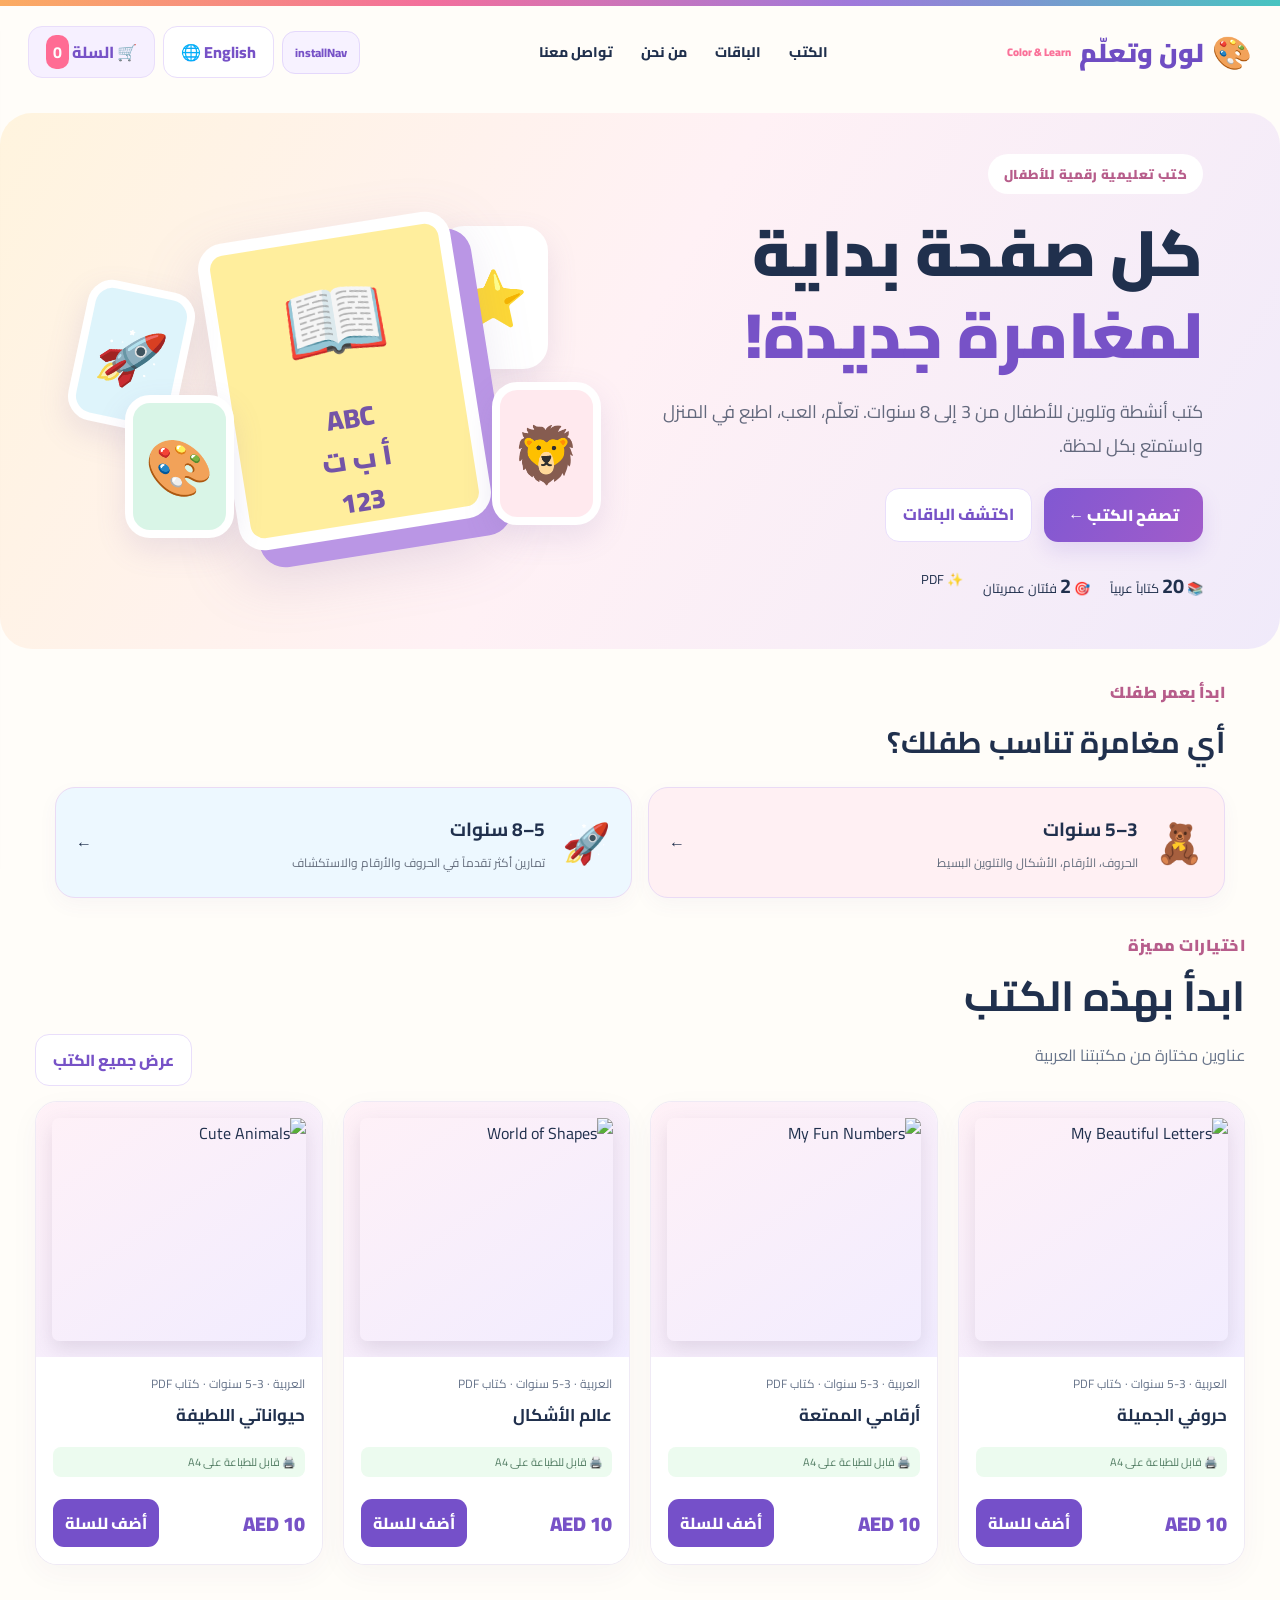
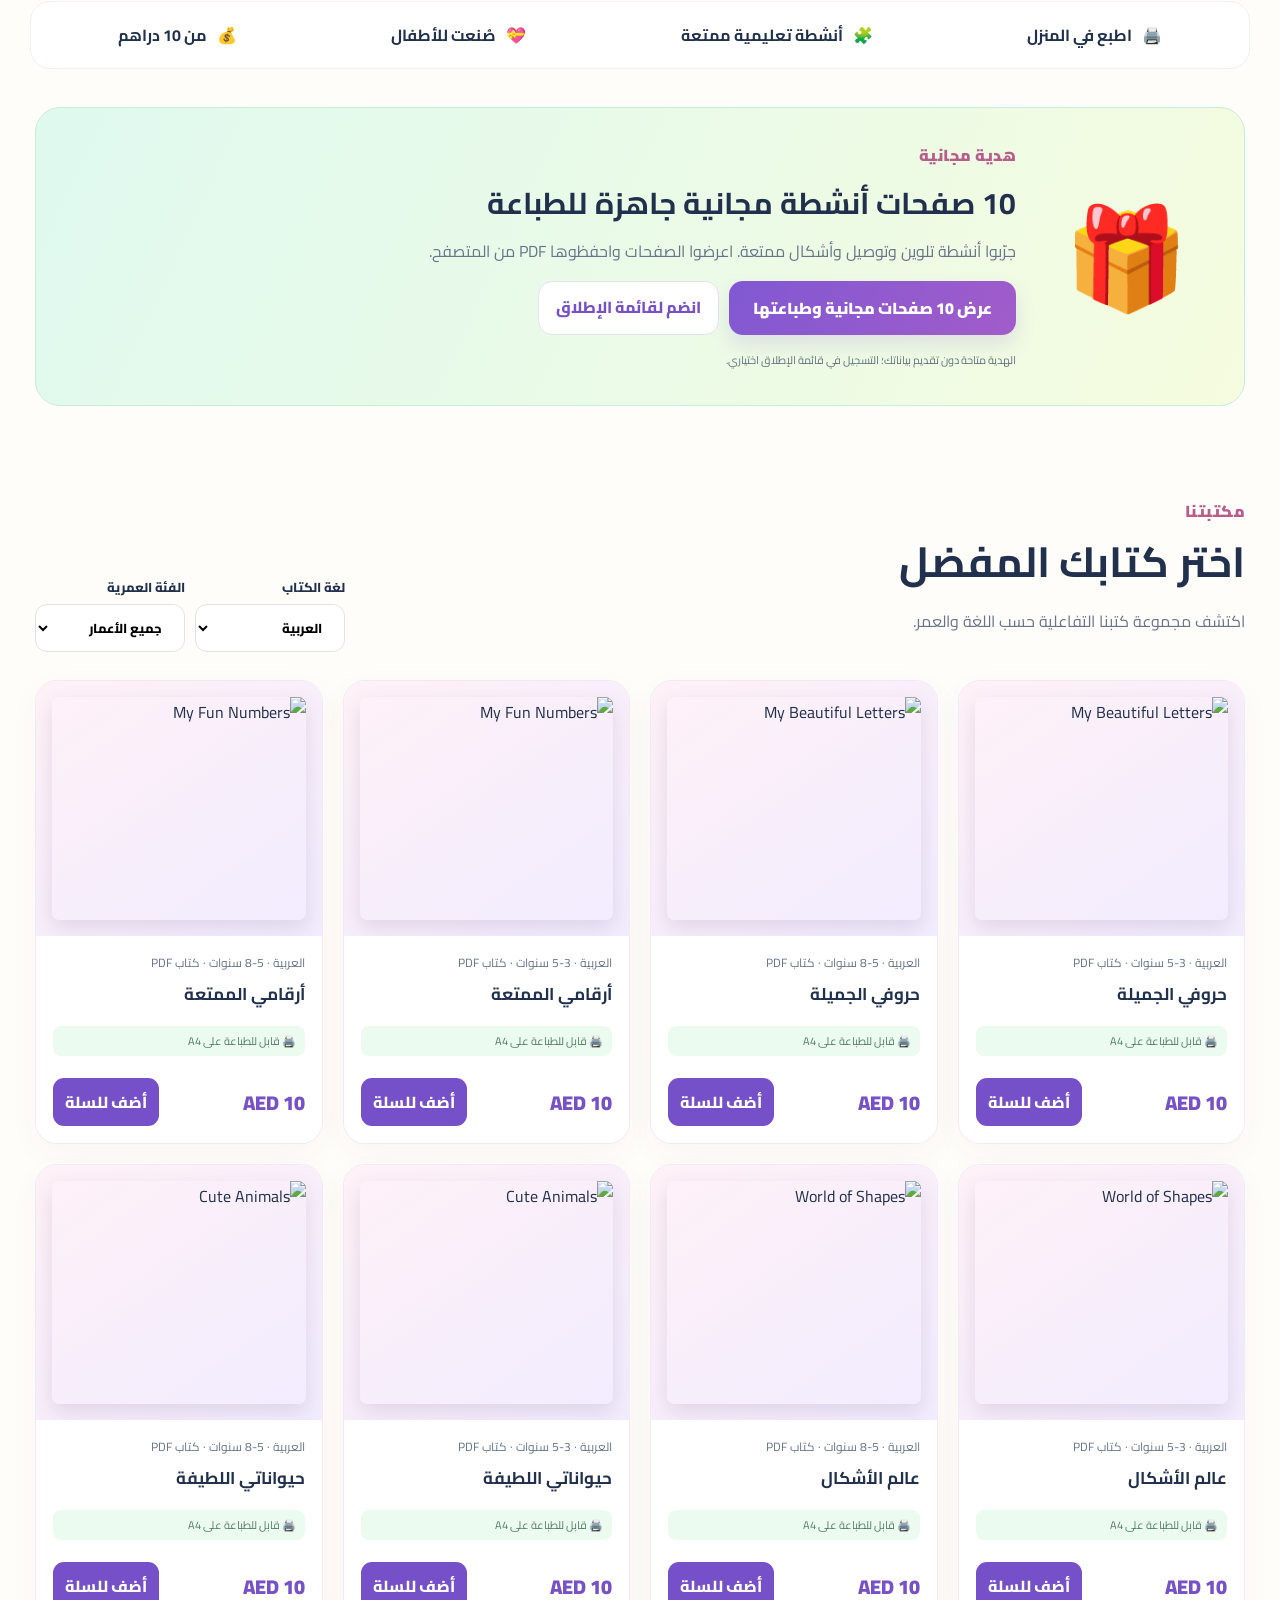
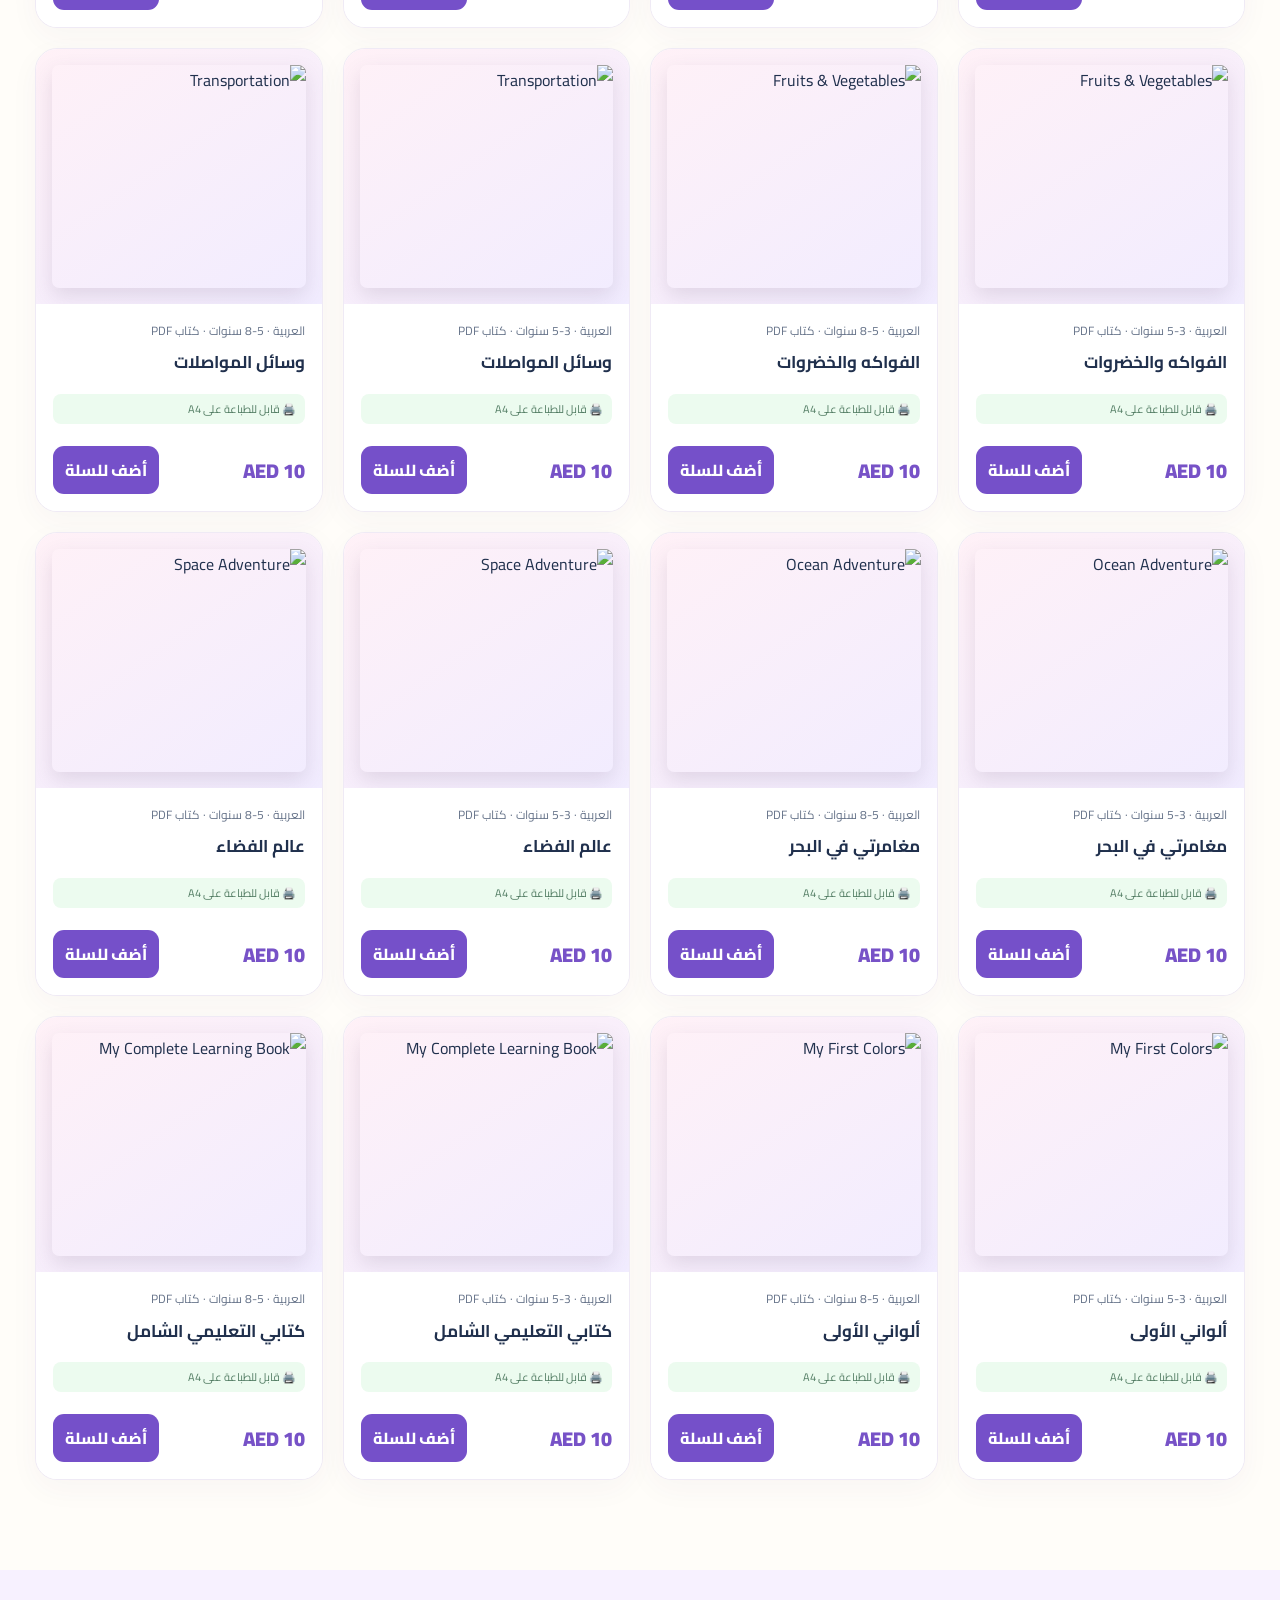
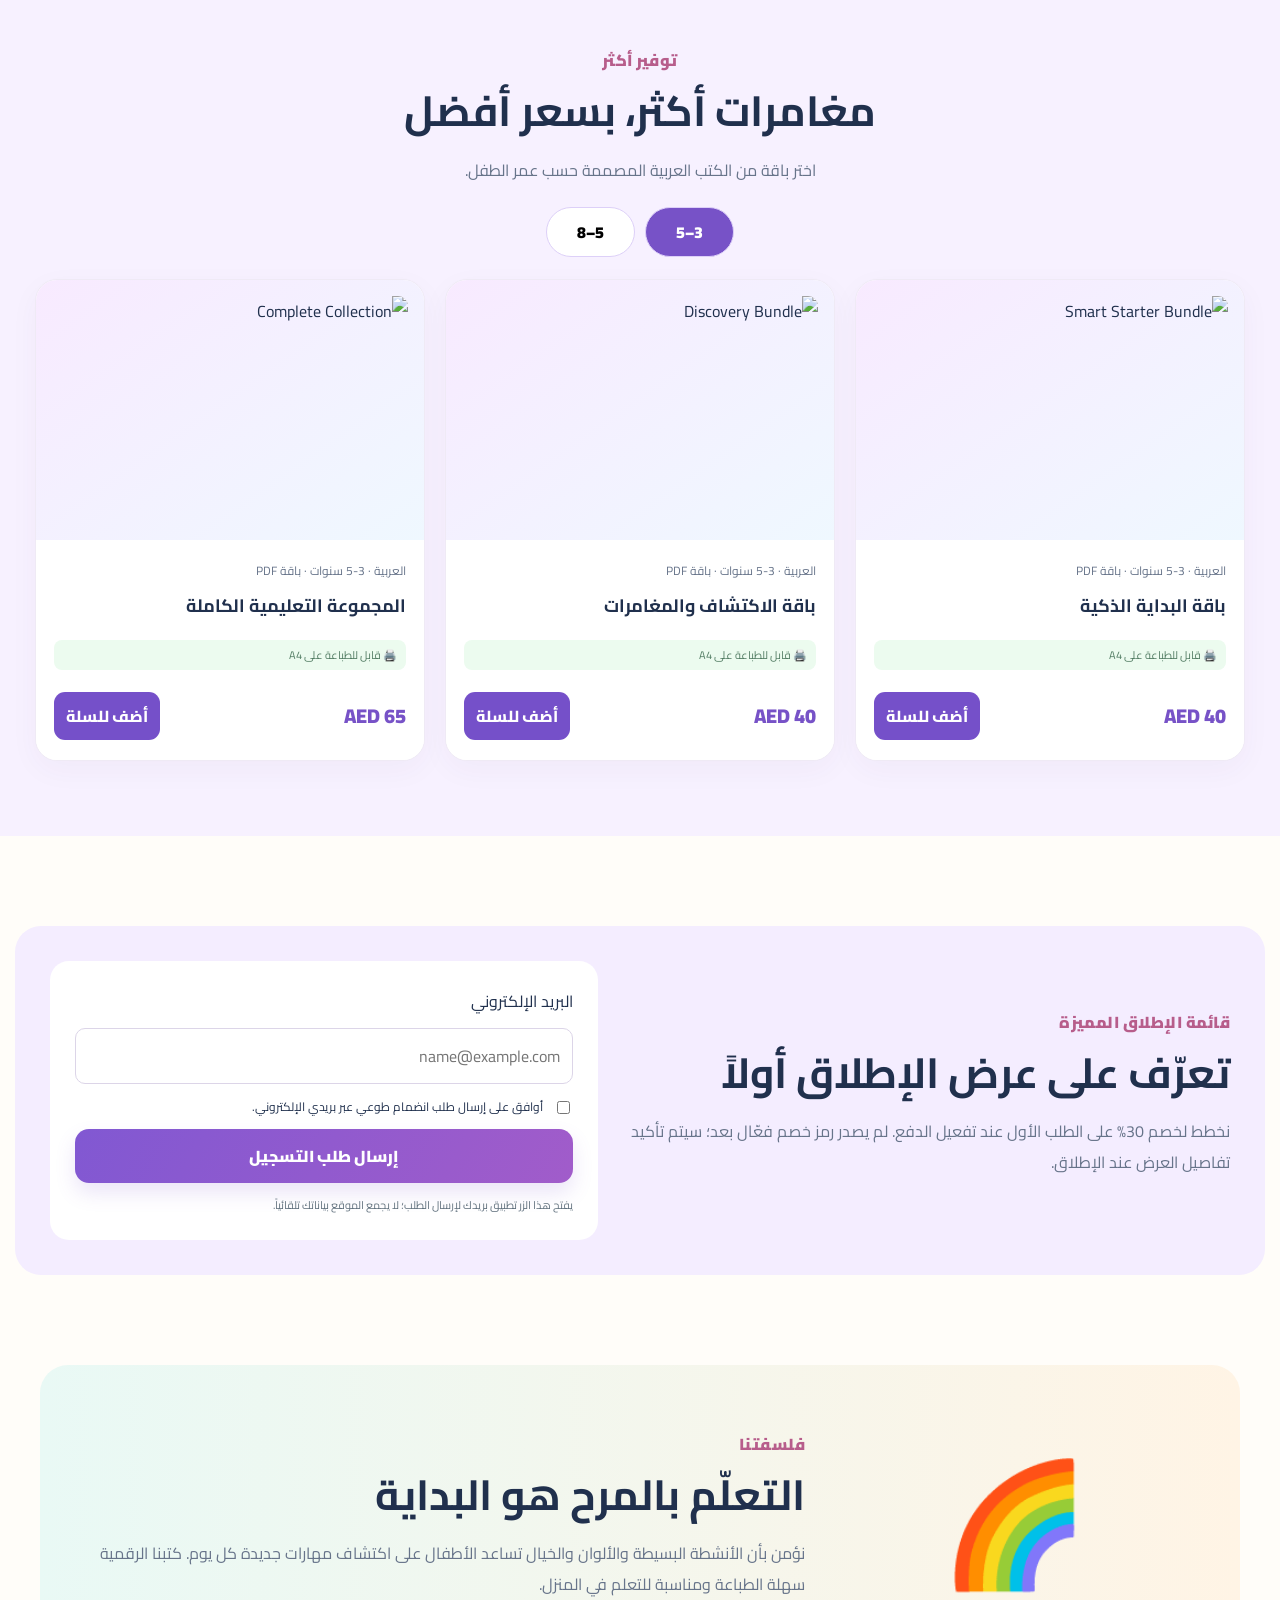
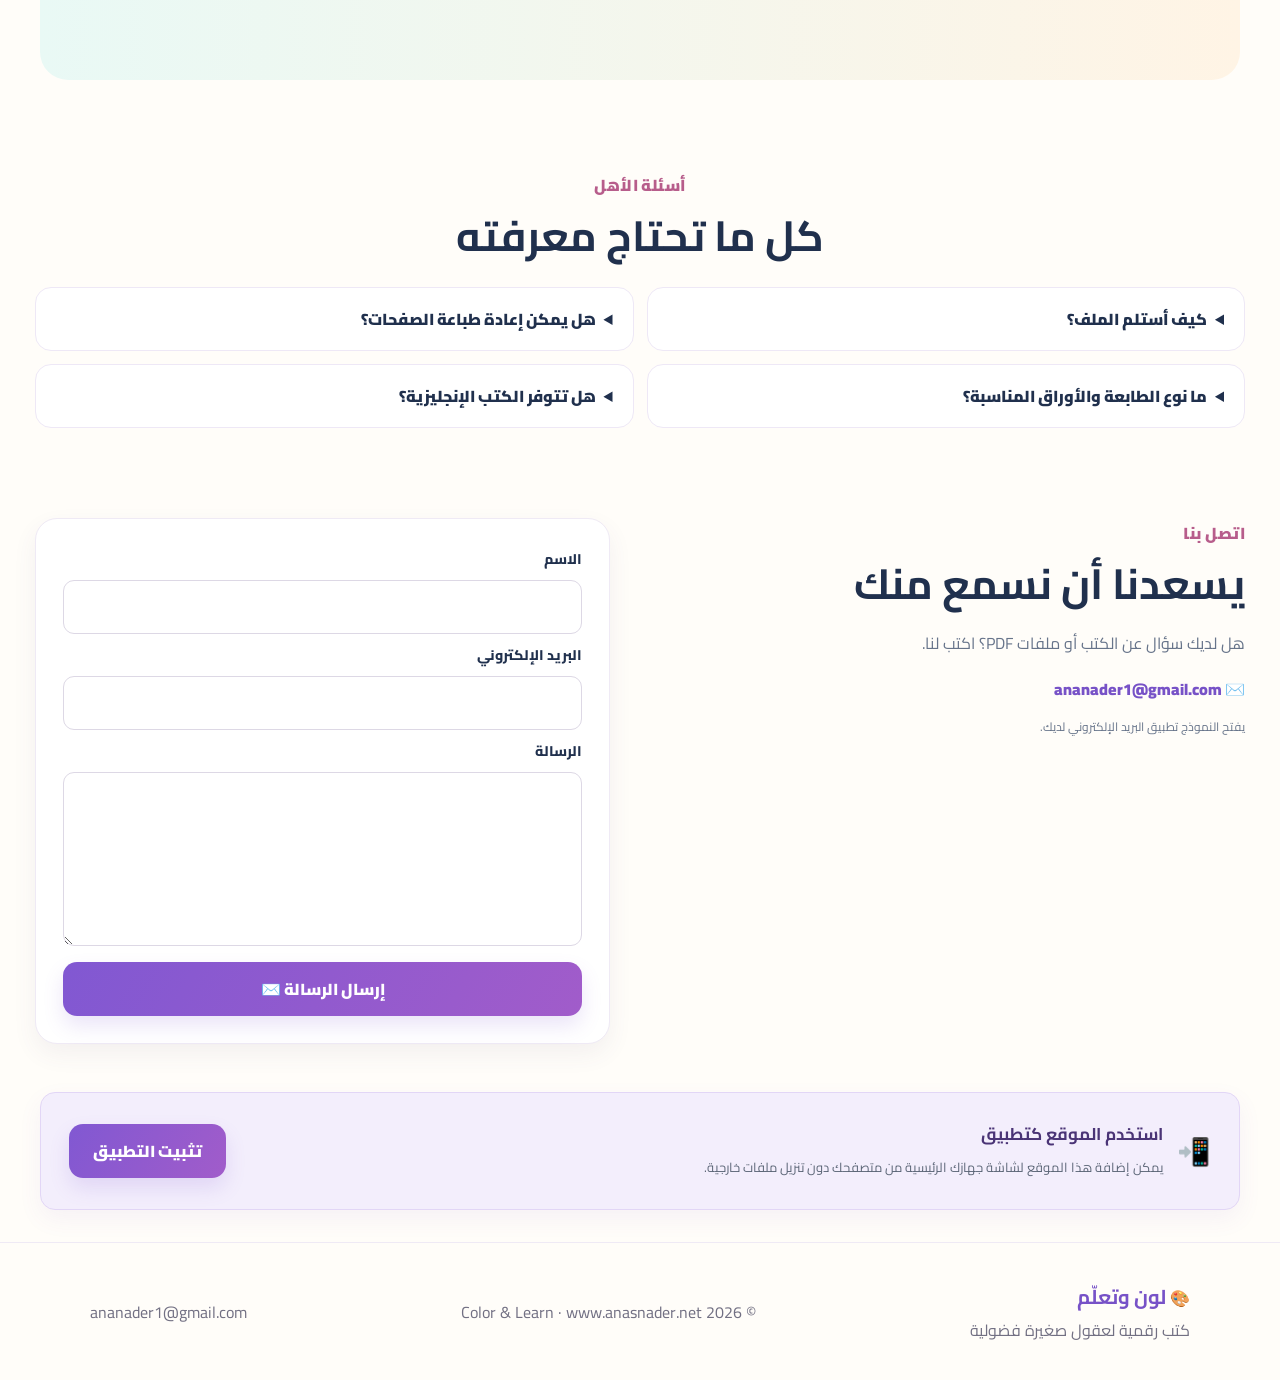
==== commit 8c194adc: "Fix individual book cover and text overlap: index.html" ====
--- a/index.html
+++ b/index.html
@@ -1,5 +1,5 @@
 <!doctype html>
-<html lang="ar" dir="rtl"><head><meta charset="UTF-8"><meta name="viewport" content="width=device-width,initial-scale=1"><title>لون وتعلّم | Color & Learn</title><meta name="theme-color" content="#7752c7"><meta name="apple-mobile-web-app-capable" content="yes"><meta name="apple-mobile-web-app-status-bar-style" content="default"><meta name="apple-mobile-web-app-title" content="Color & Learn"><link rel="manifest" href="/manifest.webmanifest"><link rel="icon" href="/app-icon.svg" type="image/svg+xml"><link rel="apple-touch-icon" href="https://cdn.shopify.com/s/files/1/0859/7467/9717/files/color-learn-app-icon-192.png?v=1793723648"><meta name="description" content="Bilingual printable children's educational activity books, ages 3–8."><link rel="preconnect" href="https://fonts.googleapis.com"><link rel="preconnect" href="https://fonts.gstatic.com" crossorigin><link href="https://fonts.googleapis.com/css2?family=Cairo:wght@400;500;600;700;800;900&family=Nunito:wght@400;500;600;700;800;900&display=swap" rel="stylesheet"><link rel="stylesheet" href="styles.css?v=20261104-installfix"></head><body>
+<html lang="ar" dir="rtl"><head><meta charset="UTF-8"><meta name="viewport" content="width=device-width,initial-scale=1"><title>لون وتعلّم | Color & Learn</title><meta name="theme-color" content="#7752c7"><meta name="apple-mobile-web-app-capable" content="yes"><meta name="apple-mobile-web-app-status-bar-style" content="default"><meta name="apple-mobile-web-app-title" content="Color & Learn"><link rel="manifest" href="/manifest.webmanifest"><link rel="icon" href="/app-icon.svg" type="image/svg+xml"><link rel="apple-touch-icon" href="https://cdn.shopify.com/s/files/1/0859/7467/9717/files/color-learn-app-icon-192.png?v=1793723648"><meta name="description" content="Bilingual printable children's educational activity books, ages 3–8."><link rel="preconnect" href="https://fonts.googleapis.com"><link rel="preconnect" href="https://fonts.gstatic.com" crossorigin><link href="https://fonts.googleapis.com/css2?family=Cairo:wght@400;500;600;700;800;900&family=Nunito:wght@400;500;600;700;800;900&display=swap" rel="stylesheet"><link rel="stylesheet" href="styles.css?v=20261104-book-layout-fix"></head><body>
 <div class="stripe" id="stripe"></div><header><a class="logo" href="#home"><span class="logoicon">🎨</span><span id="brand">لون وتعلّم</span><small>Color & Learn</small></a><nav><a href="#books" data-t="navBooks">الكتب</a><a href="#bundles" data-t="navBundles">الباقات</a><a href="#about" data-t="navAbout">من نحن</a><a href="#contact" data-t="navContact">تواصل معنا</a></nav><div class="navright"><a class="installHeaderLink" href="#download-app" data-t="installNav">📲 تثبيت التطبيق</a><button id="langBtn" class="ghost">English 🌐</button><button id="cartBtn" class="cartbtn">🛒 <span data-t="cart">السلة</span> <b id="cartCount">0</b></button></div></header>
 <main><section id="home" class="hero"><div class="herotxt"><span class="pill" data-t="tag">كتب تعليمية رقمية للأطفال</span><h1 data-t="hero">كل صفحة بداية <em>لمغامرة جديدة!</em></h1><p data-t="sub">كتب أنشطة وتلوين للأطفال من 3 إلى 8 سنوات. تعلّم، العب، اطبع في المنزل واستمتع بكل لحظة.</p><div class="actions"><a class="primary" href="#books" data-t="shop">تصفح الكتب ←</a><a class="secondary" href="#bundles" data-t="deals">اكتشف الباقات</a></div><div class="heroStats"><span>📚 <strong>20</strong> <span data-t="booksArabic">كتاباً عربياً</span></span><span>🎯 <strong>2</strong> <span data-t="ages">فئتان عمريتان</span></span><span>✨ PDF</span></div></div><div class="heroart"><div class="artbubble">⭐</div><div class="artbook">📖<span>ABC<br>أ ب ت<br>123</span></div><div class="artblock a">🚀</div><div class="artblock b">🦁</div><div class="artblock c">🎨</div></div></section>
 
--- a/styles.css
+++ b/styles.css
@@ -38,4 +38,64 @@
 .navright{align-items:center;flex-wrap:wrap;justify-content:flex-end}
 
 /* Merchandising-first homepage, lead magnet, and trustworthy launch UX */
-.hero{min-height:440px;padding-block:45px}.heroart{height:320px}.audience{max-width:1210px;margin:28px auto 10px;padding:0 20px}.audienceIntro{margin-bottom:17px}.audienceIntro h2{font-size:30px;margin:7px 0}.ageCards{display:grid;grid-template-columns:1fr 1fr;gap:16px}.ageCard{border:1px solid #eadbf5;background:#fff;border-radius:20px;padding:18px 20px;display:flex;align-items:center;gap:17px;text-align:start;color:var(--ink);box-shadow:0 7px 20px #5540820b}.ageCard:hover{border-color:#ab8be8;transform:translateY(-2px)}.ageCard:first-child{background:#fff0f3}.ageCard:nth-child(2){background:#edf8ff}.ageIcon{font-size:39px}.ageText{flex:1;display:grid;gap:4px}.ageText strong{font-size:19px}.ageText small{color:#646d7d;font-size:12px}.featured{margin:32px auto 36px}.featured .sectionhead{margin-bottom:15px}.featured .cover{height:195px}.featured .bookCard .cardinfo{padding:13px}.features{margin-block:15px 38px}.freebie{max-width:1210px;margin:32px auto 55px;display:grid;grid-template-columns:160px 1fr;align-items:center;gap:30px;border-radius:25px;padding:32px 38px;background:linear-gradient(115deg,#dff9ef,#f5fcdf);border:1px solid #c8edd9}.freebieIcon{font-size:100px;text-align:center}.freebie h2{font-size:30px;margin:5px 0}.freebie p{color:var(--muted);line-height:1.8;margin:6px 0}.freebieActions{display:flex;flex-wrap:wrap;gap:10px;margin:15px 0 8px}.freebie small,.vip small{font-size:11px;color:#61717e}.vip{border-radius:26px;padding:35px;background:#f4edff;display:grid;grid-template-columns:1.1fr 1fr;align-items:center;gap:30px}.vipForm{padding:25px;border-radius:19px;background:white;display:grid;gap:12px}.vipForm input[type=email]{padding:12px;border:1px solid #dcd5e8;border-radius:10px;min-width:0}.vipForm .consent{display:flex;gap:10px;align-items:flex-start;font-size:12px;line-height:1.75}.vipForm .consent input{margin-top:5px}.faqGrid{display:grid;grid-template-columns:repeat(2,1fr);gap:13px;margin-top:24px}.faqGrid details{background:#fff;border:1px solid #eee8f6;border-radius:16px;padding:16px 20px}.faqGrid summary{cursor:pointer;font-weight:900}.faqGrid p{margin:12px 0 0;font-size:13px}.installFooter{margin:32px auto;max-width:1200px;padding:18px 24px;background:#f7f7fb;border-radius:15px;display:flex;align-items:center;gap:15px;color:#5c6677}.installFooter>span{font-size:27px}.installFooter>div{flex:1}.installFooter p{margin:2px 0;font-size:12px}.installFooter .secondary{font-size:12px}.printSpecs{font-size:11px;color:#537d64;background:#ecfbef;border-radius:8px;padding:5px 9px;margin:7px 0}.contact{margin-block:48px}.cartbottom .primary{text-align:center}.downloadSection,.downloadGrid,.detectedDevice,.headerDownload{display:none!important}@media(max-width:700px){.hero{min-height:0;padding:28px 22px}.heroart{height:170px}.audienceIntro h2{font-size:24px}.ageCards,.vip,.faqGrid{grid-template-columns:1fr}.ageCard{padding:15px}.featured{margin-top:28px}.featured .cover{height:150px}.freebie{grid-template-columns:1fr;padding:24px;margin-inline:15px;gap:10px}.freebieIcon{font-size:55px;text-align:start}.freebie h2{font-size:24px}.vip{margin-inline:14px;padding:24px 17px}.installFooter{margin-inline:14px}.installFooter .secondary{display:none}}+.hero{min-height:440px;padding-block:45px}.heroart{height:320px}.audience{max-width:1210px;margin:28px auto 10px;padding:0 20px}.audienceIntro{margin-bottom:17px}.audienceIntro h2{font-size:30px;margin:7px 0}.ageCards{display:grid;grid-template-columns:1fr 1fr;gap:16px}.ageCard{border:1px solid #eadbf5;background:#fff;border-radius:20px;padding:18px 20px;display:flex;align-items:center;gap:17px;text-align:start;color:var(--ink);box-shadow:0 7px 20px #5540820b}.ageCard:hover{border-color:#ab8be8;transform:translateY(-2px)}.ageCard:first-child{background:#fff0f3}.ageCard:nth-child(2){background:#edf8ff}.ageIcon{font-size:39px}.ageText{flex:1;display:grid;gap:4px}.ageText strong{font-size:19px}.ageText small{color:#646d7d;font-size:12px}.featured{margin:32px auto 36px}.featured .sectionhead{margin-bottom:15px}.featured .cover{height:195px}.featured .bookCard .cardinfo{padding:13px}.features{margin-block:15px 38px}.freebie{max-width:1210px;margin:32px auto 55px;display:grid;grid-template-columns:160px 1fr;align-items:center;gap:30px;border-radius:25px;padding:32px 38px;background:linear-gradient(115deg,#dff9ef,#f5fcdf);border:1px solid #c8edd9}.freebieIcon{font-size:100px;text-align:center}.freebie h2{font-size:30px;margin:5px 0}.freebie p{color:var(--muted);line-height:1.8;margin:6px 0}.freebieActions{display:flex;flex-wrap:wrap;gap:10px;margin:15px 0 8px}.freebie small,.vip small{font-size:11px;color:#61717e}.vip{border-radius:26px;padding:35px;background:#f4edff;display:grid;grid-template-columns:1.1fr 1fr;align-items:center;gap:30px}.vipForm{padding:25px;border-radius:19px;background:white;display:grid;gap:12px}.vipForm input[type=email]{padding:12px;border:1px solid #dcd5e8;border-radius:10px;min-width:0}.vipForm .consent{display:flex;gap:10px;align-items:flex-start;font-size:12px;line-height:1.75}.vipForm .consent input{margin-top:5px}.faqGrid{display:grid;grid-template-columns:repeat(2,1fr);gap:13px;margin-top:24px}.faqGrid details{background:#fff;border:1px solid #eee8f6;border-radius:16px;padding:16px 20px}.faqGrid summary{cursor:pointer;font-weight:900}.faqGrid p{margin:12px 0 0;font-size:13px}.installFooter{margin:32px auto;max-width:1200px;padding:18px 24px;background:#f7f7fb;border-radius:15px;display:flex;align-items:center;gap:15px;color:#5c6677}.installFooter>span{font-size:27px}.installFooter>div{flex:1}.installFooter p{margin:2px 0;font-size:12px}.installFooter .secondary{font-size:12px}.printSpecs{font-size:11px;color:#537d64;background:#ecfbef;border-radius:8px;padding:5px 9px;margin:7px 0}.contact{margin-block:48px}.cartbottom .primary{text-align:center}.downloadSection,.downloadGrid,.detectedDevice,.headerDownload{display:none!important}@media(max-width:700px){.hero{min-height:0;padding:28px 22px}.heroart{height:170px}.audienceIntro h2{font-size:24px}.ageCards,.vip,.faqGrid{grid-template-columns:1fr}.ageCard{padding:15px}.featured{margin-top:28px}.featured .cover{height:150px}.freebie{grid-template-columns:1fr;padding:24px;margin-inline:15px;gap:10px}.freebieIcon{font-size:55px;text-align:start}.freebie h2{font-size:24px}.vip{margin-inline:14px;padding:24px 17px}.installFooter{margin-inline:14px}.installFooter .secondary{display:none}}
+/* Visible app installation call-to-action, without distracting from shopping */
+.installHeaderLink{display:inline-flex;align-items:center;justify-content:center;font-size:12px;color:#7752c7;background:#f7f2ff;border:1px solid #e4d8fc;border-radius:13px;padding:9px 12px;font-weight:800;white-space:nowrap}
+.installHeaderLink:hover{background:#eee5ff}
+.installFooter{background:#f3eefc;border:1px solid #e2d6f6;box-shadow:0 9px 24px #7752c711;scroll-margin-top:24px;flex-wrap:wrap;gap:14px;padding:25px 28px}
+.installFooter .installInfo{flex:1 1 210px}
+.installFooter .installInfo strong{font-size:17px;color:#4a3476}
+.installFooter .installInfo p{margin-top:6px;font-size:13px;line-height:1.7}
+.installFooter #installSiteBtn{flex:0 0 auto;min-width:150px}
+.installInstructions:not(:empty){padding:10px 14px;border-radius:10px;background:white;color:#3f4862;border:1px solid #dfd5f5;max-width:700px}
+@media(max-width:680px){.installHeaderLink{font-size:11px;padding:8px}.installFooter{margin:22px 14px;padding:18px}.installFooter #installSiteBtn{width:100%}.navright{gap:5px}}
+
+/* Individual book cards: preserve a distinct, non-shrinking image area and text panel.
+   This prevents titles/prices overlaying covers on narrow screens or with long text. */
+#bookGrid .bookCard, #featuredGrid .bookCard{
+  display:flex;flex-direction:column;min-width:0;height:100%;overflow:hidden;isolation:isolate;
+}
+#bookGrid .bookCard .cover,#featuredGrid .bookCard .cover{
+  position:relative;display:flex;align-items:center;justify-content:center;
+  flex:0 0 255px;height:255px;min-height:255px;width:100%;
+  padding:16px;overflow:hidden;background:linear-gradient(145deg,#fff1f7,#f1ecff);
+}
+#bookGrid .bookCard .cover img,#featuredGrid .bookCard .cover img{
+  position:static;display:block;width:100%;height:100%;max-width:100%;
+  max-height:100%;object-fit:contain;object-position:center;flex:none;
+  box-shadow:0 8px 20px #5f466925;
+}
+#bookGrid .bookCard .cardinfo,#featuredGrid .bookCard .cardinfo{
+  position:relative;z-index:1;flex:1 0 auto;display:flex;flex-direction:column;
+  min-height:165px;padding:17px;background:#fff;overflow-wrap:anywhere;
+}
+#bookGrid .bookCard .cardinfo h3,#featuredGrid .bookCard .cardinfo h3{
+  position:static;margin:8px 0 10px;line-height:1.7;font-size:17px;
+}
+#bookGrid .bookCard .cardfooter,#featuredGrid .bookCard .cardfooter{
+  margin-top:auto;display:flex;align-items:center;justify-content:space-between;
+  flex-direction:row;gap:8px;flex-wrap:wrap;
+}
+#bookGrid .bookCard .cardfooter button,#featuredGrid .bookCard .cardfooter button{
+  flex-shrink:0;white-space:normal;text-align:center;
+}
+@media(max-width:800px){
+ #bookGrid .bookCard .cover,#featuredGrid .bookCard .cover{
+   flex-basis:215px;height:215px;min-height:215px;
+ }
+ #bookGrid .bookCard .cardinfo,#featuredGrid .bookCard .cardinfo{padding:14px}
+}
+@media(max-width:550px){
+ #bookGrid .bookCard .cover,#featuredGrid .bookCard .cover{
+   flex-basis:190px;height:190px;min-height:190px;padding:12px;
+ }
+ #bookGrid .bookCard .cardinfo,#featuredGrid .bookCard .cardinfo{
+   min-height:175px;padding:12px;
+ }
+ #bookGrid .bookCard .cardinfo h3,#featuredGrid .bookCard .cardinfo h3{
+   font-size:14px;line-height:1.7;
+ }
+ #bookGrid .bookCard .cardfooter,#featuredGrid .bookCard .cardfooter{
+   flex-direction:column;align-items:stretch;
+ }
+}
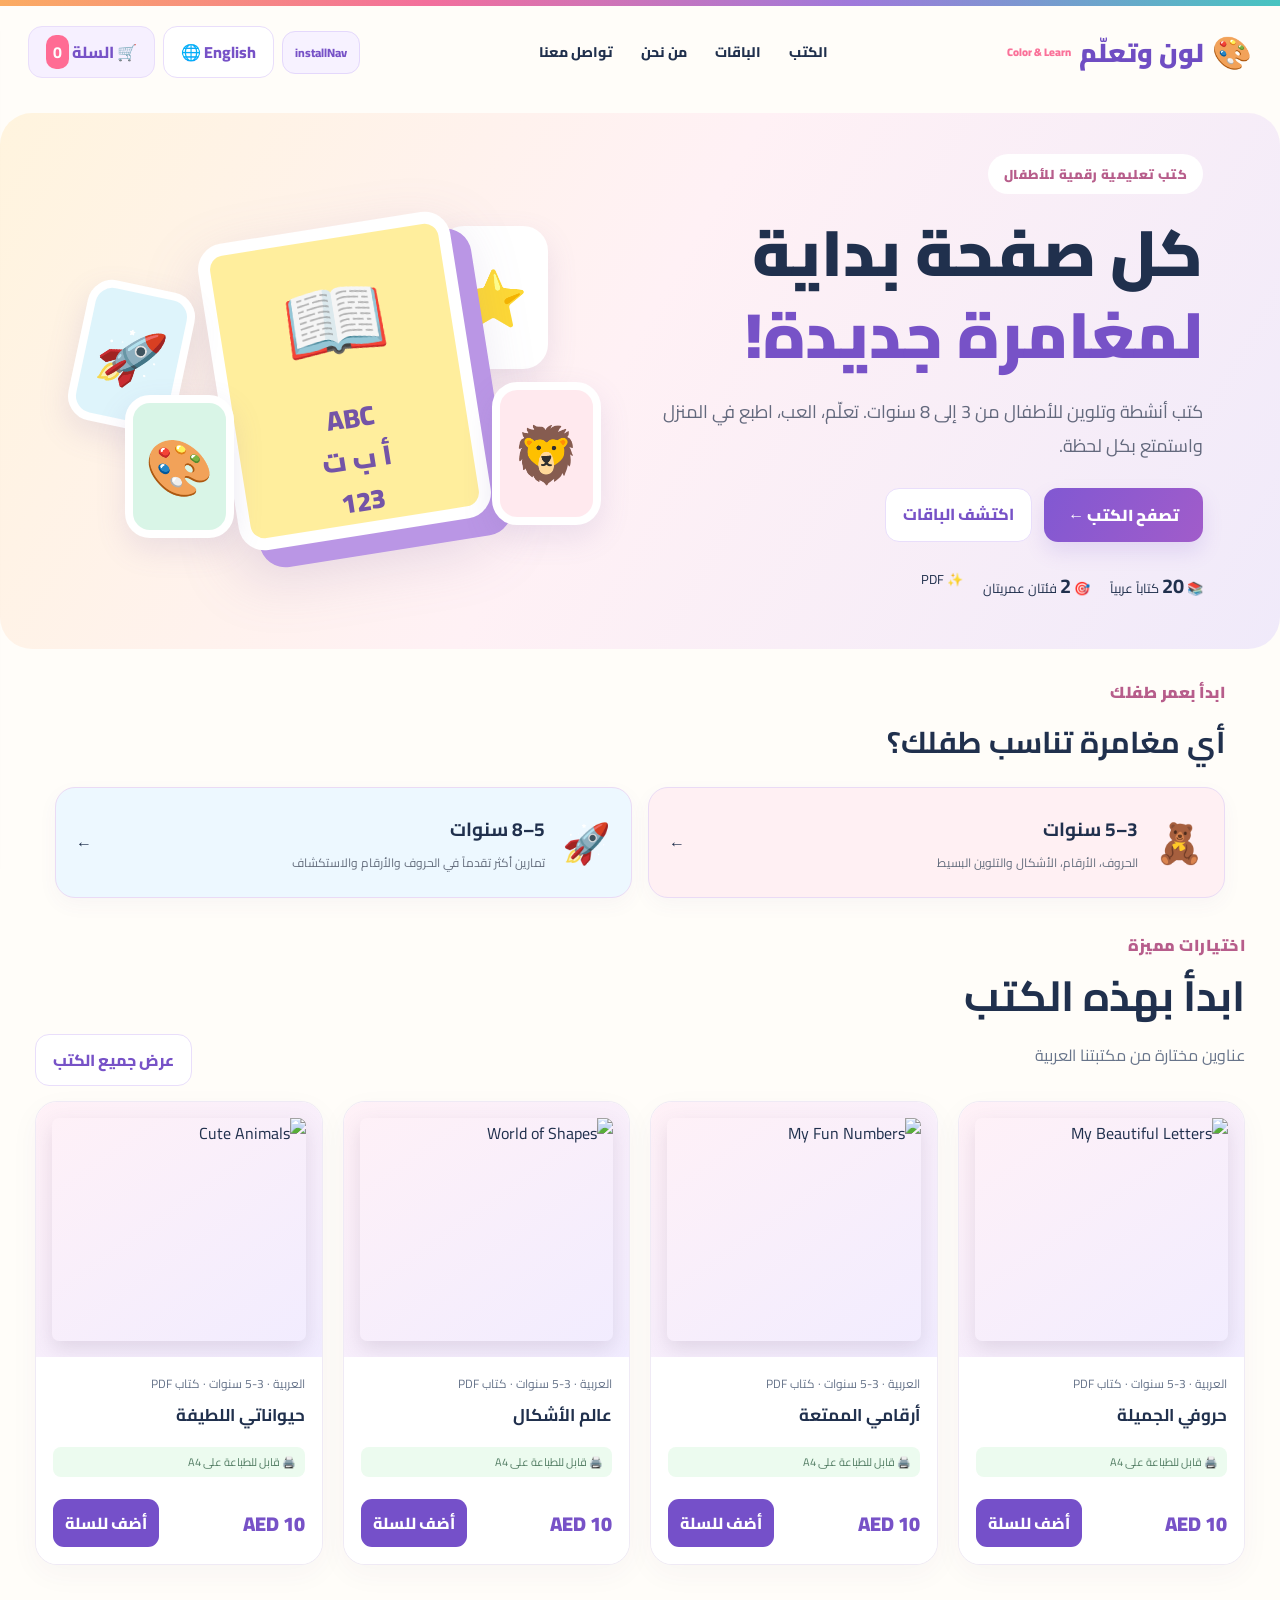
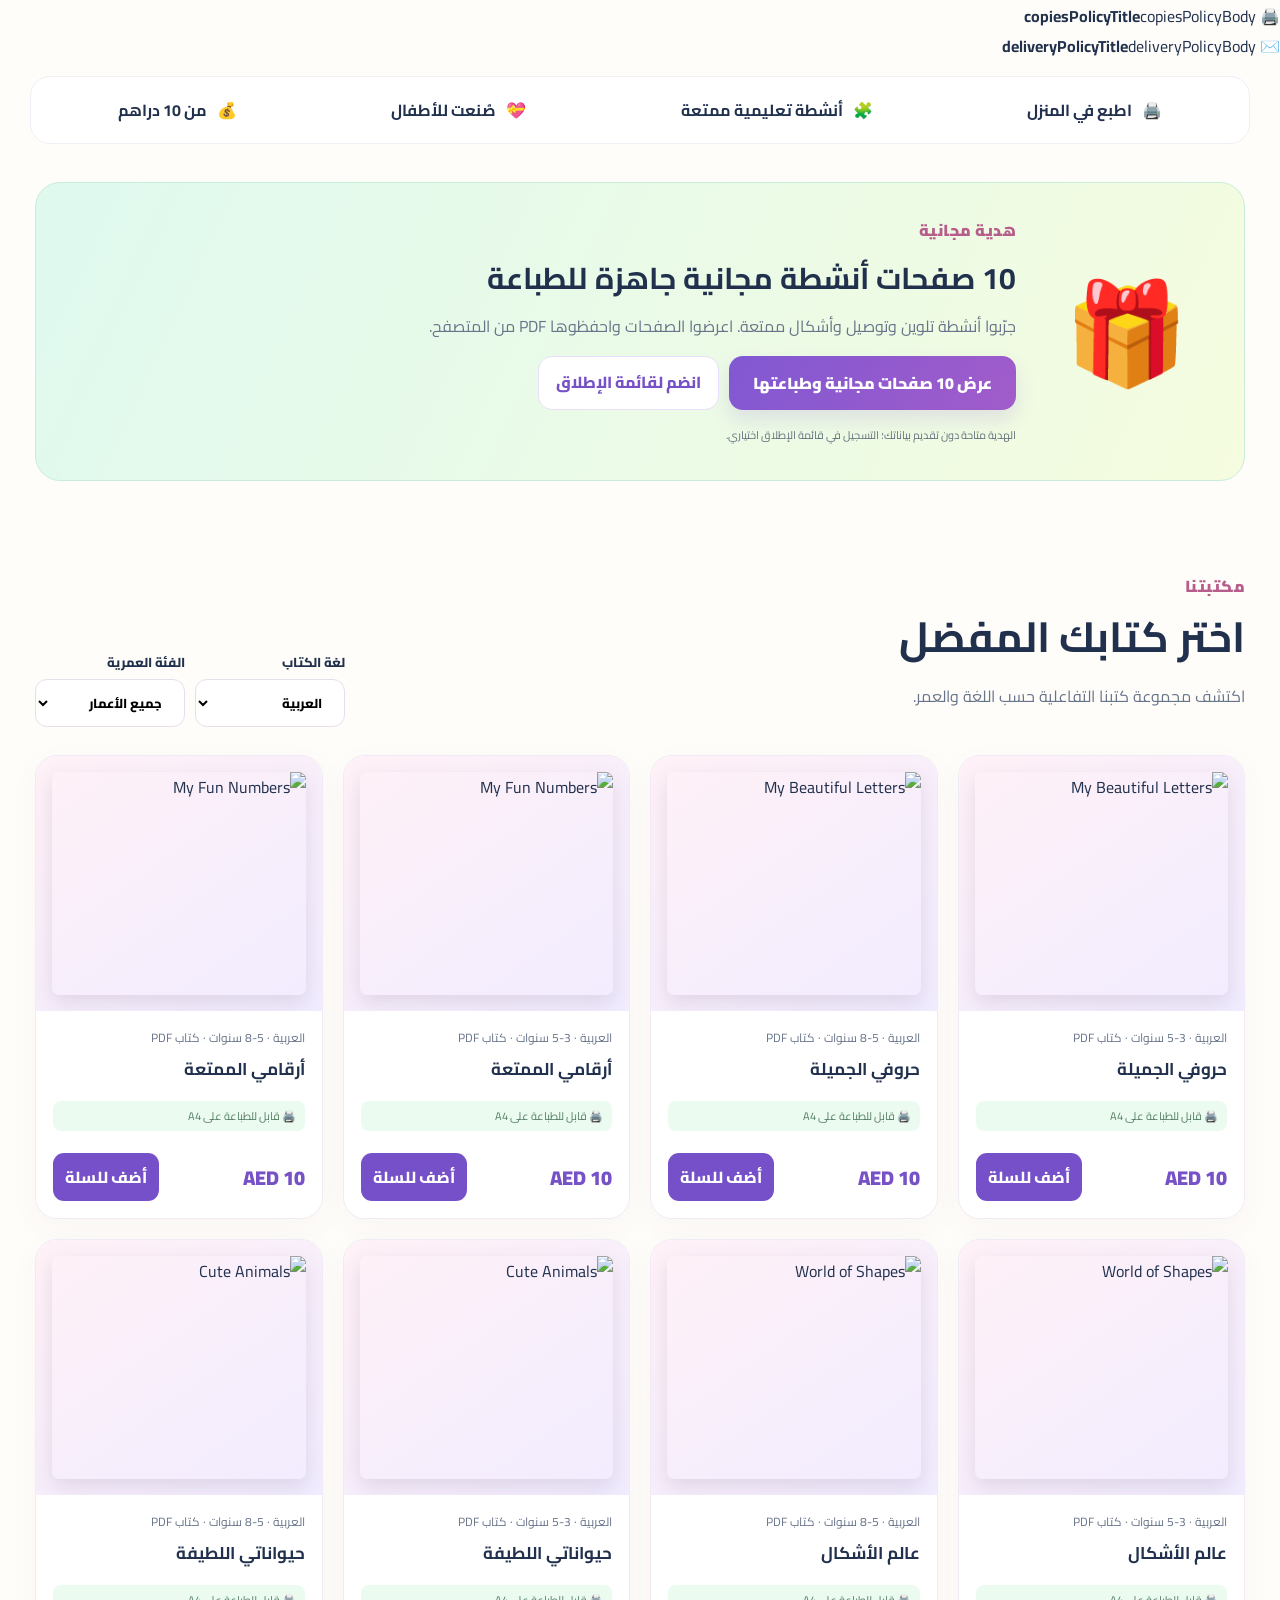
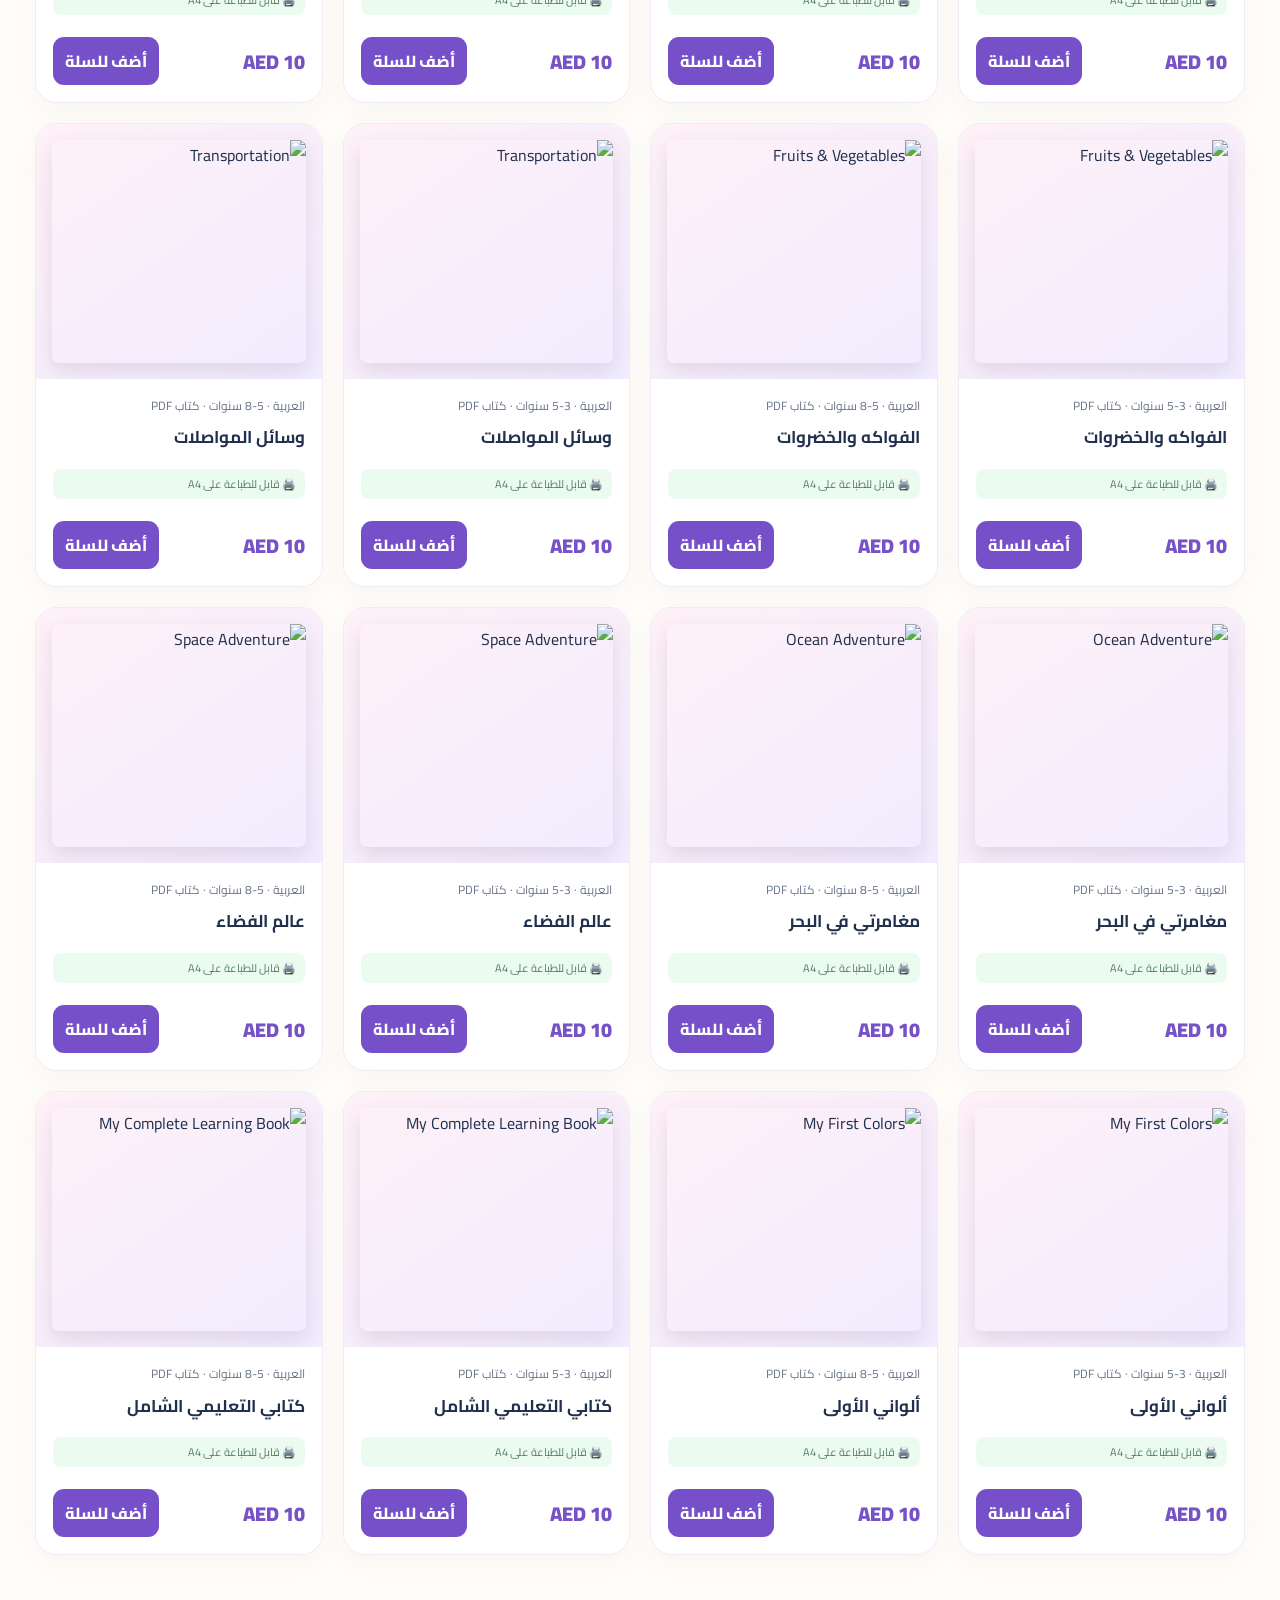
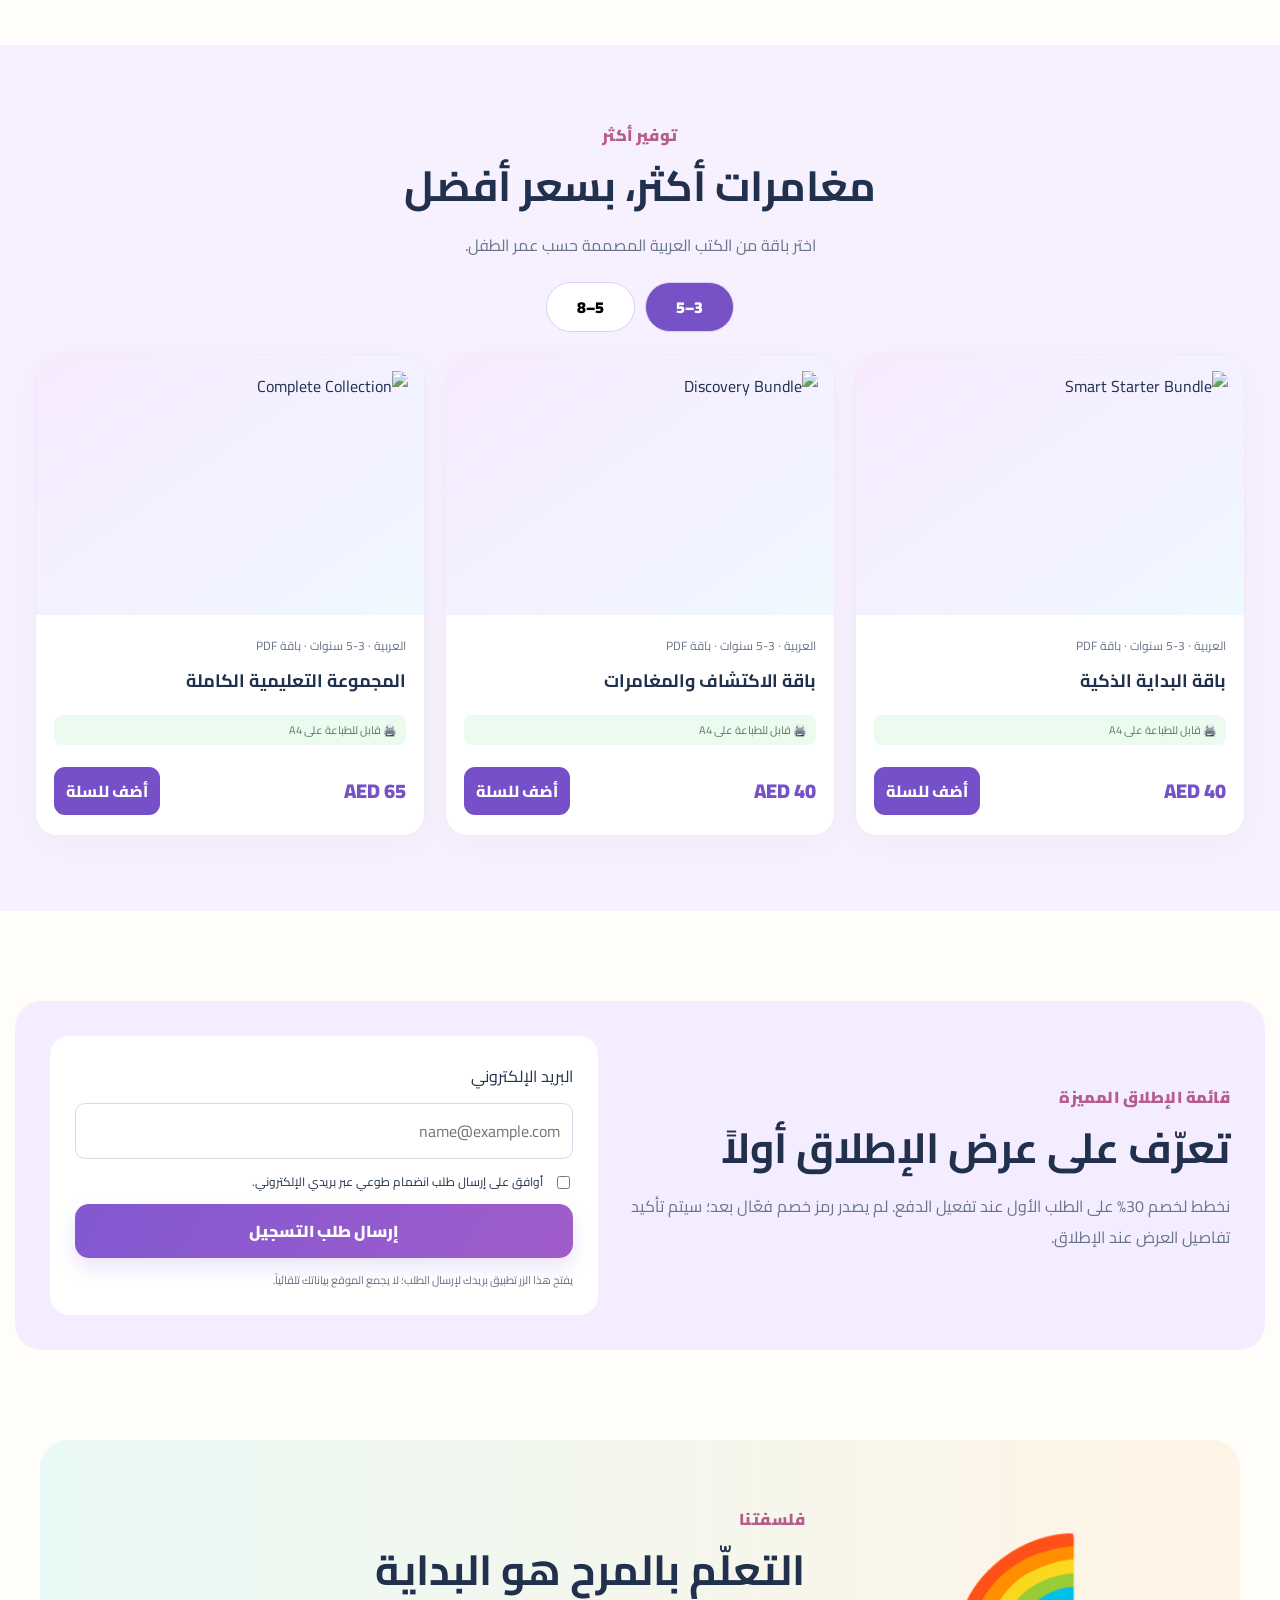
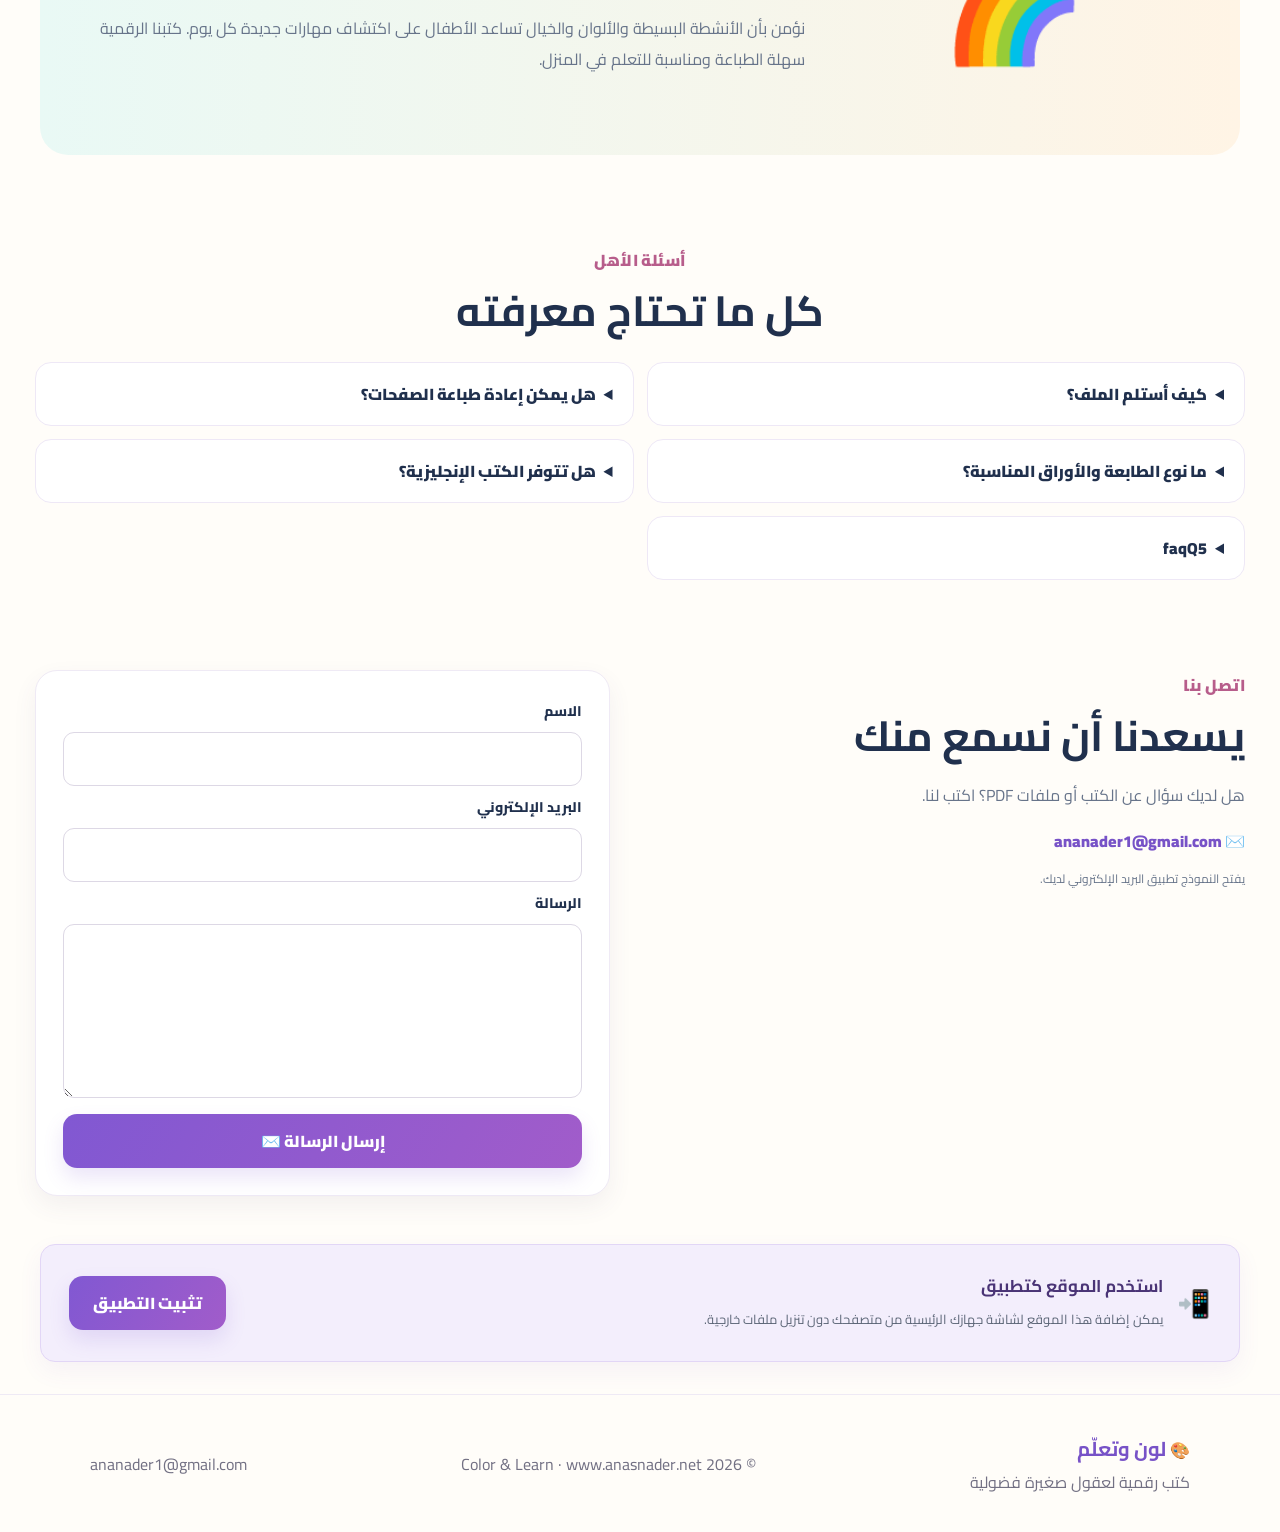
==== commit 04d75a0f: "Clarify two-copy PDF license and payment-gated delivery (index.html)" ====
--- a/index.html
+++ b/index.html
@@ -1,20 +1,21 @@
 <!doctype html>
-<html lang="ar" dir="rtl"><head><meta charset="UTF-8"><meta name="viewport" content="width=device-width,initial-scale=1"><title>لون وتعلّم | Color & Learn</title><meta name="theme-color" content="#7752c7"><meta name="apple-mobile-web-app-capable" content="yes"><meta name="apple-mobile-web-app-status-bar-style" content="default"><meta name="apple-mobile-web-app-title" content="Color & Learn"><link rel="manifest" href="/manifest.webmanifest"><link rel="icon" href="/app-icon.svg" type="image/svg+xml"><link rel="apple-touch-icon" href="https://cdn.shopify.com/s/files/1/0859/7467/9717/files/color-learn-app-icon-192.png?v=1793723648"><meta name="description" content="Bilingual printable children's educational activity books, ages 3–8."><link rel="preconnect" href="https://fonts.googleapis.com"><link rel="preconnect" href="https://fonts.gstatic.com" crossorigin><link href="https://fonts.googleapis.com/css2?family=Cairo:wght@400;500;600;700;800;900&family=Nunito:wght@400;500;600;700;800;900&display=swap" rel="stylesheet"><link rel="stylesheet" href="styles.css?v=20261104-book-layout-fix"></head><body>
+<html lang="ar" dir="rtl"><head><meta charset="UTF-8"><meta name="viewport" content="width=device-width,initial-scale=1"><title>لون وتعلّم | Color & Learn</title><meta name="theme-color" content="#7752c7"><meta name="apple-mobile-web-app-capable" content="yes"><meta name="apple-mobile-web-app-status-bar-style" content="default"><meta name="apple-mobile-web-app-title" content="Color & Learn"><link rel="manifest" href="/manifest.webmanifest"><link rel="icon" href="/app-icon.svg" type="image/svg+xml"><link rel="apple-touch-icon" href="https://cdn.shopify.com/s/files/1/0859/7467/9717/files/color-learn-app-icon-192.png?v=1793723648"><meta name="description" content="Bilingual printable children's educational activity books, ages 3–8."><link rel="preconnect" href="https://fonts.googleapis.com"><link rel="preconnect" href="https://fonts.gstatic.com" crossorigin><link href="https://fonts.googleapis.com/css2?family=Cairo:wght@400;500;600;700;800;900&family=Nunito:wght@400;500;600;700;800;900&display=swap" rel="stylesheet"><link rel="stylesheet" href="styles.css?v=20261104-delivery"></head><body>
 <div class="stripe" id="stripe"></div><header><a class="logo" href="#home"><span class="logoicon">🎨</span><span id="brand">لون وتعلّم</span><small>Color & Learn</small></a><nav><a href="#books" data-t="navBooks">الكتب</a><a href="#bundles" data-t="navBundles">الباقات</a><a href="#about" data-t="navAbout">من نحن</a><a href="#contact" data-t="navContact">تواصل معنا</a></nav><div class="navright"><a class="installHeaderLink" href="#download-app" data-t="installNav">📲 تثبيت التطبيق</a><button id="langBtn" class="ghost">English 🌐</button><button id="cartBtn" class="cartbtn">🛒 <span data-t="cart">السلة</span> <b id="cartCount">0</b></button></div></header>
 <main><section id="home" class="hero"><div class="herotxt"><span class="pill" data-t="tag">كتب تعليمية رقمية للأطفال</span><h1 data-t="hero">كل صفحة بداية <em>لمغامرة جديدة!</em></h1><p data-t="sub">كتب أنشطة وتلوين للأطفال من 3 إلى 8 سنوات. تعلّم، العب، اطبع في المنزل واستمتع بكل لحظة.</p><div class="actions"><a class="primary" href="#books" data-t="shop">تصفح الكتب ←</a><a class="secondary" href="#bundles" data-t="deals">اكتشف الباقات</a></div><div class="heroStats"><span>📚 <strong>20</strong> <span data-t="booksArabic">كتاباً عربياً</span></span><span>🎯 <strong>2</strong> <span data-t="ages">فئتان عمريتان</span></span><span>✨ PDF</span></div></div><div class="heroart"><div class="artbubble">⭐</div><div class="artbook">📖<span>ABC<br>أ ب ت<br>123</span></div><div class="artblock a">🚀</div><div class="artblock b">🦁</div><div class="artblock c">🎨</div></div></section>
 
 <section class="audience" id="age-categories" aria-label="Age categories"><div class="audienceIntro"><span class="eyebrow" data-t="ageBrowse">ابدأ بعمر طفلك</span><h2 data-t="agePick">أي مغامرة تناسب طفلك؟</h2></div><div class="ageCards"><button class="ageCard" type="button" data-shop-age="3-5"><span class="ageIcon">🧸</span><span class="ageText"><strong data-t="youngHeading">3–5 سنوات</strong><small data-t="youngDesc">الحروف، الأرقام، الأشكال والتلوين البسيط</small></span><span>←</span></button><button class="ageCard" type="button" data-shop-age="5-8"><span class="ageIcon">🚀</span><span class="ageText"><strong data-t="olderHeading">5–8 سنوات</strong><small data-t="olderDesc">تمارين أكثر تقدماً في الحروف، الأرقام والاستكشاف</small></span><span>←</span></button></div></section>
 <section class="section featured" aria-labelledby="featuredTitle"><div class="sectionhead"><div><span class="eyebrow" data-t="featuredEye">اختيارات مميزة</span><h2 id="featuredTitle" data-t="featuredTitle">ابدأ بهذه الكتب</h2><p data-t="featuredNote">معاينة لعناوين من مكتبتنا العربية.</p></div><a class="secondary" href="#books" data-t="viewAll">عرض جميع الكتب</a></div><div class="grid" id="featuredGrid"></div></section>
+<section class="copiesPolicy" aria-label="Digital books and delivery"><div>🖨️ <strong data-t="copiesPolicyTitle">السعر يشمل نسختين للطباعة المنزلية</strong><span data-t="copiesPolicyBody">تشتري ملف PDF رقمياً مع حق طباعة نسختين للاستخدام الشخصي فقط.</span></div><div>✉️ <strong data-t="deliveryPolicyTitle">رابط التحميل بعد الدفع الناجح</strong><span data-t="deliveryPolicyBody">عند تفعيل الدفع، يتم إرسال رابط محمي إلى بريدك المستخدم في الدفع، ويظهر على صفحة تأكيد الطلب.</span></div></section>
 <section class="features"><div>🖨️ <b data-t="f1">اطبع في المنزل</b></div><div>🧩 <b data-t="f2">أنشطة تعليمية ممتعة</b></div><div>💝 <b data-t="f3">صُنعت للأطفال</b></div><div>💰 <b data-t="f4">من 10 دراهم</b></div></section>
 <section class="freebie" id="freebie"><div class="freebieIcon" aria-hidden="true">🎁</div><div class="freebieCopy"><span class="eyebrow" data-t="freebieLabel">هدية مجانية</span><h2 data-t="freebieHeadline">10 صفحات أنشطة مجانية جاهزة للطباعة</h2><p data-t="freebieBody">جرّبوا أنشطة تلوين وتوصيل ومتاهات بسيطة. حمّلوا النسخة المجانية واحفظوها كملف PDF من المتصفح.</p><div class="freebieActions"><a href="sample/10-printable-activities.html" class="primary" target="_blank" rel="noopener" data-t="getFreebie">عرض الصفحات المجانية وطباعتها</a><a href="#vip" class="secondary" data-t="vipSecondary">انضم لقائمة الإطلاق</a></div><small data-t="freebieDisclosure">الملف المجاني متاح دون إدخال بيانات شخصية. يمكنك الانضمام اختيارياً لقائمة الإطلاق.</small></div></section>
 <section id="books" class="section"><div class="sectionhead"><div><span class="eyebrow" data-t="explore">مكتبتنا</span><h2 data-t="bookTitle">اختر كتابك المفضل</h2><p data-t="bookSub">اكتشف مجموعة كتبنا التفاعلية حسب اللغة والعمر.</p></div><div class="filters"><label><span data-t="langLabel">لغة الكتاب</span><select id="filterLang"><option value="ar">العربية</option><option value="en">English</option></select></label><label><span data-t="ageLabel">الفئة العمرية</span><select id="filterAge"><option value="all" data-t="all">جميع الأعمار</option><option value="3-5">3–5</option><option value="5-8">5–8</option></select></label></div></div><div class="grid" id="bookGrid"></div></section>
 <section id="bundles" class="section bundleSection"><div class="center"><span class="eyebrow" data-t="save">توفير أكثر</span><h2 data-t="bundleTitle">مغامرات أكثر، بسعر أفضل</h2><p data-t="bundleSub">اختر باقة من الكتب العربية المصممة حسب عمر الطفل.</p><div class="ageBtns"><button class="ageChoice selected" data-age="3-5">3–5</button><button class="ageChoice" data-age="5-8">5–8</button></div></div><div class="grid bundleGrid" id="bundleGrid"></div></section>
 <section class="vip section" id="vip"><div class="vipCopy"><span class="eyebrow" data-t="vipEyebrow">قائمة الإطلاق المميزة</span><h2 data-t="vipTitle">سجّل اهتمامك واحصل على عرض الإطلاق</h2><p data-t="vipText">نخطط لتقديم خصم 30% على أول طلب عند تفعيل الدفع بالبطاقة. لا يوجد رمز خصم فعال حالياً؛ سنعلن التفاصيل عند الإطلاق.</p></div><form id="vipForm" class="vipForm"><label for="vipEmail" data-t="vipEmailLabel">بريدك الإلكتروني</label><input type="email" id="vipEmail" required autocomplete="email" placeholder="name@example.com" maxlength="200"><label class="consent"><input type="checkbox" id="vipConsent" required><span data-t="vipConsentText">أوافق على إرسال رسالة بريد إلكتروني طوعية لطلب التسجيل في قائمة الإطلاق.</span></label><button class="primary" type="submit" data-t="vipButton">طلب الانضمام للقائمة</button><small data-t="vipNotice">يفتح زر التسجيل برنامج بريدك لإرسال الطلب؛ لا نخزّن بياناتك في الموقع.</small></form></section>
 <section id="about" class="about"><div class="abouticon">🌈</div><div><span class="eyebrow" data-t="why">فلسفتنا</span><h2 data-t="aboutTitle">التعلّم بالمرح هو البداية</h2><p data-t="aboutText">نؤمن بأن الأنشطة البسيطة والألوان والخيال تساعد الأطفال على اكتشاف مهارات جديدة كل يوم. كتبنا الرقمية سهلة الطباعة ومناسبة للتعلم في المنزل.</p></div></section>
-<section class="section faqs" id="faq"><div class="center"><span class="eyebrow" data-t="faqEyebrow">الأسئلة الشائعة</span><h2 data-t="faqTitle">كل ما يحتاجه الأهل قبل التحميل</h2></div><div class="faqGrid"><details><summary data-t="faqQ1">كيف أستلم الملف؟</summary><p data-t="faqA1">عند تفعيل البيع، ستُسلّم الملفات الرقمية عبر نظام طلبات آمن بعد تأكيد الدفع. لا توجد طلبات مدفوعة مفعلة حالياً.</p></details><details><summary data-t="faqQ2">هل يمكنني إعادة طباعة الصفحات؟</summary><p data-t="faqA2">يمكن إعادة طباعة الصفحات للاستخدام الشخصي المنزلي. لا يجوز إعادة بيع أو توزيع الملفات.</p></details><details><summary data-t="faqQ3">ما نوع الطابعة والأوراق المناسبة؟</summary><p data-t="faqA3">صُممت تجربة الطباعة لورق A4 منزلي؛ افحص معاينة الطباعة واضبط المقاس على ملاءمة الصفحة.</p></details><details><summary data-t="faqQ4">هل الكتب الإنجليزية متاحة؟</summary><p data-t="faqA4">الإصدارات الإنجليزية قيد الإعداد وستظهر قريباً.</p></details></div></section>
+<section class="section faqs" id="faq"><div class="center"><span class="eyebrow" data-t="faqEyebrow">الأسئلة الشائعة</span><h2 data-t="faqTitle">كل ما يحتاجه الأهل قبل التحميل</h2></div><div class="faqGrid"><details><summary data-t="faqQ1">كيف أستلم الملف؟</summary><p data-t="faqA1">عند تفعيل البيع، ستُسلّم الملفات الرقمية عبر نظام طلبات آمن بعد تأكيد الدفع. لا توجد طلبات مدفوعة مفعلة حالياً.</p></details><details><summary data-t="faqQ2">هل يمكنني إعادة طباعة الصفحات؟</summary><p data-t="faqA2">يمكن إعادة طباعة الصفحات للاستخدام الشخصي المنزلي. لا يجوز إعادة بيع أو توزيع الملفات.</p></details><details><summary data-t="faqQ3">ما نوع الطابعة والأوراق المناسبة؟</summary><p data-t="faqA3">صُممت تجربة الطباعة لورق A4 منزلي؛ افحص معاينة الطباعة واضبط المقاس على ملاءمة الصفحة.</p></details><details><summary data-t="faqQ4">هل الكتب الإنجليزية متاحة؟</summary><p data-t="faqA4">الإصدارات الإنجليزية قيد الإعداد وستظهر قريباً.</p></details><details><summary data-t="faqQ5">هل يشمل السعر نسختين من كل كتاب؟</summary><p data-t="faqA5">نعم، يشمل السعر ملف PDF مع تصريح بطباعة نسختين للاستخدام الشخصي. لا يتم إرسال كتابين ورقيين.</p></details></div></section>
 <section id="contact" class="section contact"><div><span class="eyebrow" data-t="contactEyebrow">اتصل بنا</span><h2 data-t="contactTitle">يسعدنا أن نسمع منك</h2><p data-t="contactSub">هل لديك سؤال عن الكتب أو ملفات PDF؟ اكتب لنا.</p><a href="mailto:ananader1@gmail.com">✉️ ananader1@gmail.com</a><p class="muted" data-t="mailNote">يفتح النموذج تطبيق البريد الإلكتروني لديك.</p></div><form id="contactForm"><label data-t="name">الاسم</label><input id="contactName" required maxlength="100"><label data-t="email">البريد الإلكتروني</label><input id="contactEmail" type="email" required maxlength="200"><label data-t="message">الرسالة</label><textarea id="contactMessage" rows="5" maxlength="4000" required></textarea><button class="primary" data-t="send">إرسال الرسالة ✉️</button></form></section></main>
 
 <section id="download-app" class="installFooter" aria-label="App installation"><span aria-hidden="true">📲</span><div class="installInfo"><strong data-t="installTinyTitle">ثبّت تطبيق لون وتعلّم</strong><p data-t="installTinyBody">أضف المتجر إلى شاشة جهازك الرئيسية بسهولة، بدون ملفات APK أو تنزيل من GitHub.</p><p id="installInstructions" class="installInstructions" role="status" aria-live="polite"></p></div><button type="button" id="installSiteBtn" class="primary" data-t="installButton">تثبيت التطبيق</button></section>
 <footer><div class="footlogo">🎨 <b data-t="footerBrand">لون وتعلّم</b><p data-t="foot">كتب رقمية لعقول صغيرة فضولية</p></div><p>© <span id="year"></span> Color & Learn · www.anasnader.net</p><a href="mailto:ananader1@gmail.com">ananader1@gmail.com</a></footer>
-<div class="shade" id="shade"></div><aside id="cartPanel" class="cartPanel"><div class="carthead"><h3 data-t="yourCart">سلة المشتريات</h3><button id="closeCart" aria-label="Close">✕</button></div><div id="cartItems" class="cartItems"></div><div class="cartbottom"><div class="total"><span data-t="total">الإجمالي</span><strong id="total">AED 0</strong></div><p class="muted" data-t="noShip">منتجات رقمية فقط • لا يوجد شحن</p><a class="primary full" id="checkoutBtn" href="#vip" data-t="checkout">أبلغني عند تفعيل الدفع بالبطاقة</a><button class="secondary full" id="demoBtn" data-t="test">تجربة بطاقة اختبار (محاكاة)</button><p class="muted tiny" data-t="notLive">البيع الحقيقي غير مفعل بعد. تجربة البطاقة محاكاة فقط.</p></div></aside>
-<div class="modal" id="demoModal" role="dialog" aria-modal="true" aria-labelledby="demoHeading"><div class="demoBox"><button id="closeDemo" class="x">✕</button><h3 id="demoHeading" data-t="demoHead">اختبار الدفع التجريبي</h3><p class="muted" data-t="demoExplain">لا يتم خصم أي مبلغ أو إنشاء طلب. لا تدخل بيانات بطاقة حقيقية.</p><label data-t="cardNameLabel">الاسم على البطاقة</label><input id="cardName" placeholder="Test Customer"><label data-t="cardNumLabel">رقم البطاقة التجريبية</label><input id="cardNumber" inputmode="numeric" placeholder="4242 4242 4242 4242"><div class="two"><div><label>MM/YY</label><input id="cardExpiry" placeholder="12/30"></div><div><label>CVV</label><input id="cardCvv" inputmode="numeric" placeholder="123"></div></div><button id="simulateBtn" class="primary full" data-t="simulate">محاكاة الدفع</button><div id="demoMessage" role="status"></div></div></div><script src="app.js?v=20261104-installfix"></script><script src="install-footer.js?v=20261104-installfix" defer></script></body></html>+<div class="shade" id="shade"></div><aside id="cartPanel" class="cartPanel"><div class="carthead"><h3 data-t="yourCart">سلة المشتريات</h3><button id="closeCart" aria-label="Close">✕</button></div><div id="cartItems" class="cartItems"></div><div class="cartbottom"><p class="deliveryNotice" data-t="checkoutEmailInfo">عند تفعيل بوابة الدفع، أدخل بريدك الإلكتروني في صفحة الدفع الآمنة. رابط التحميل يظهر فقط بعد نجاح الدفع ويتم إرساله إلى نفس البريد.</p><div class="total"><span data-t="total">الإجمالي</span><strong id="total">AED 0</strong></div><p class="muted" data-t="noShip">منتجات رقمية فقط • لا يوجد شحن</p><a class="primary full" id="checkoutBtn" href="#vip" data-t="checkout">أبلغني عند تفعيل الدفع بالبطاقة</a><button class="secondary full" id="demoBtn" data-t="test">تجربة بطاقة اختبار (محاكاة)</button><p class="muted tiny" data-t="notLive">البيع الحقيقي غير مفعل بعد. تجربة البطاقة محاكاة فقط.</p></div></aside>
+<div class="modal" id="demoModal" role="dialog" aria-modal="true" aria-labelledby="demoHeading"><div class="demoBox"><button id="closeDemo" class="x">✕</button><h3 id="demoHeading" data-t="demoHead">اختبار الدفع التجريبي</h3><p class="muted" data-t="demoExplain">لا يتم خصم أي مبلغ أو إنشاء طلب. لا تدخل بيانات بطاقة حقيقية.</p><label data-t="cardNameLabel">الاسم على البطاقة</label><input id="cardName" placeholder="Test Customer"><label data-t="cardNumLabel">رقم البطاقة التجريبية</label><input id="cardNumber" inputmode="numeric" placeholder="4242 4242 4242 4242"><div class="two"><div><label>MM/YY</label><input id="cardExpiry" placeholder="12/30"></div><div><label>CVV</label><input id="cardCvv" inputmode="numeric" placeholder="123"></div></div><button id="simulateBtn" class="primary full" data-t="simulate">محاكاة الدفع</button><div id="demoMessage" role="status"></div></div></div><script src="app.js?v=20261104-delivery"></script><script src="install-footer.js?v=20261104-installfix" defer></script></body></html>
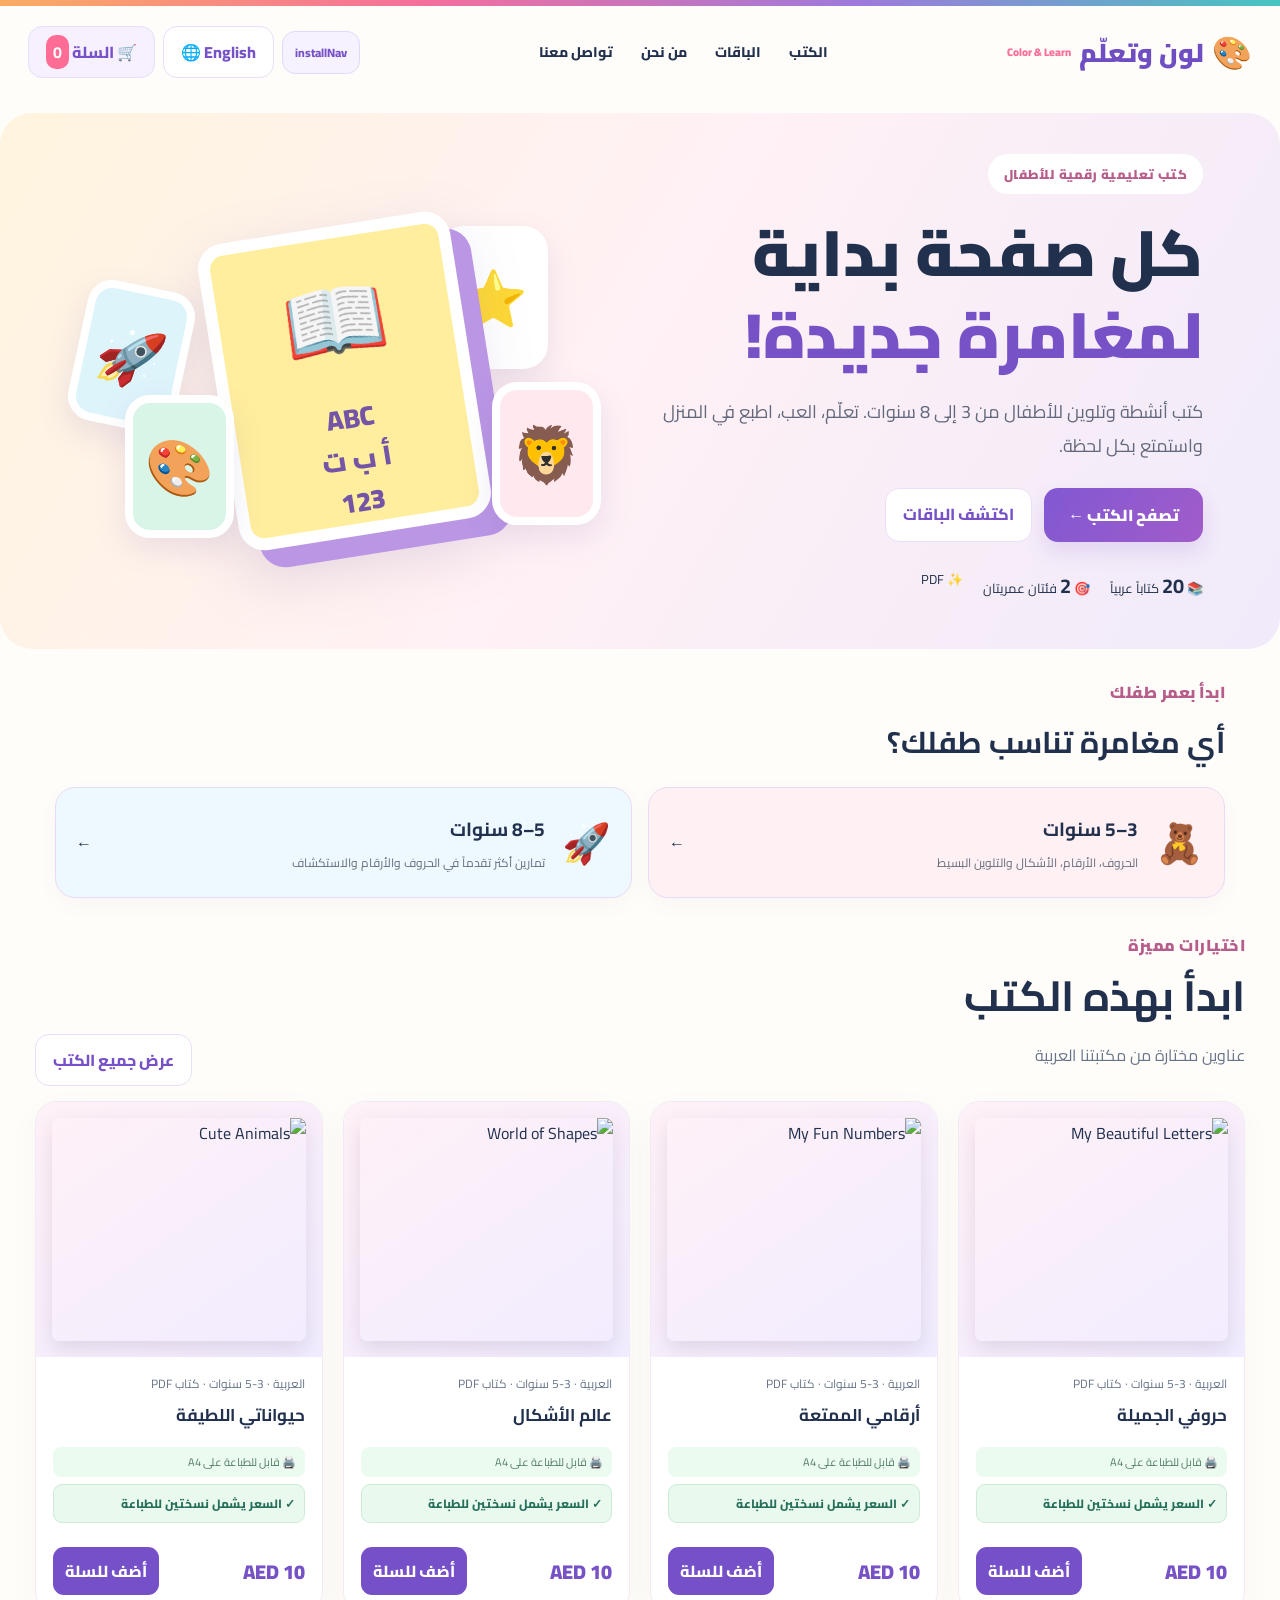
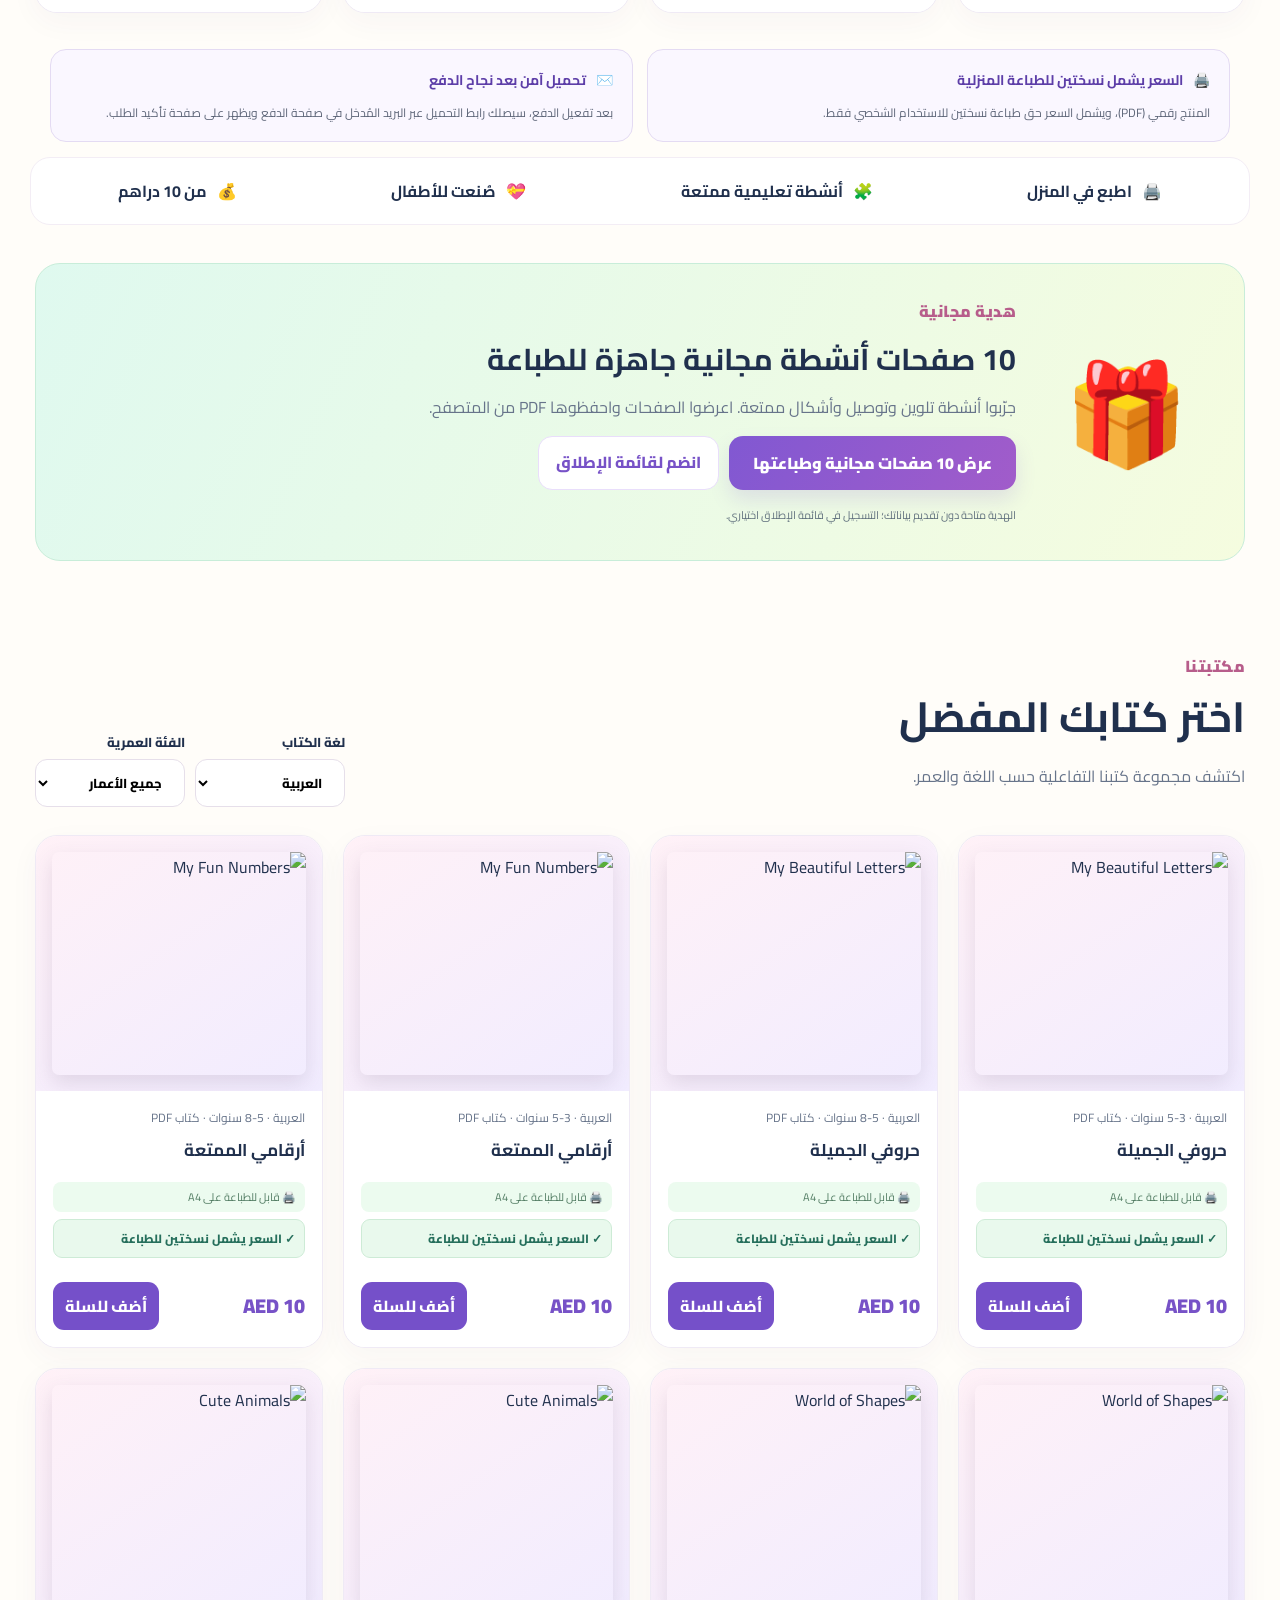
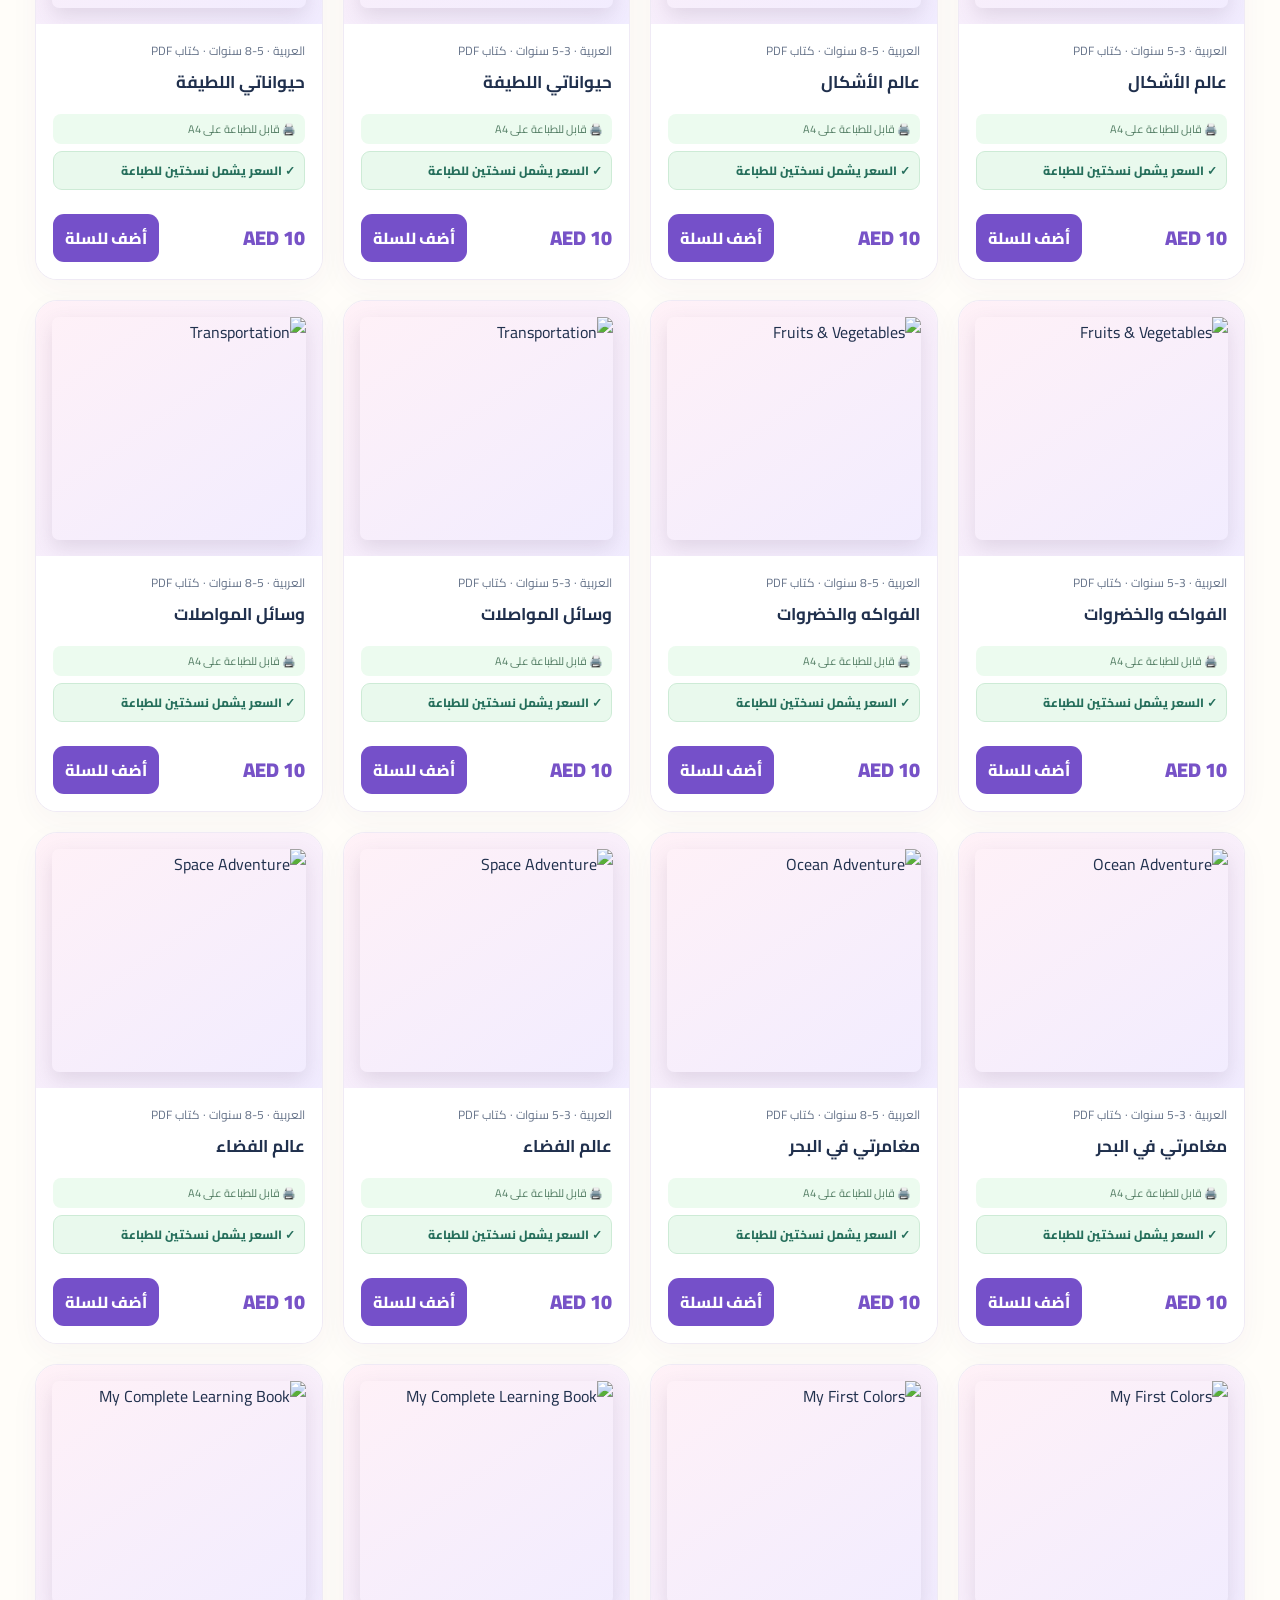
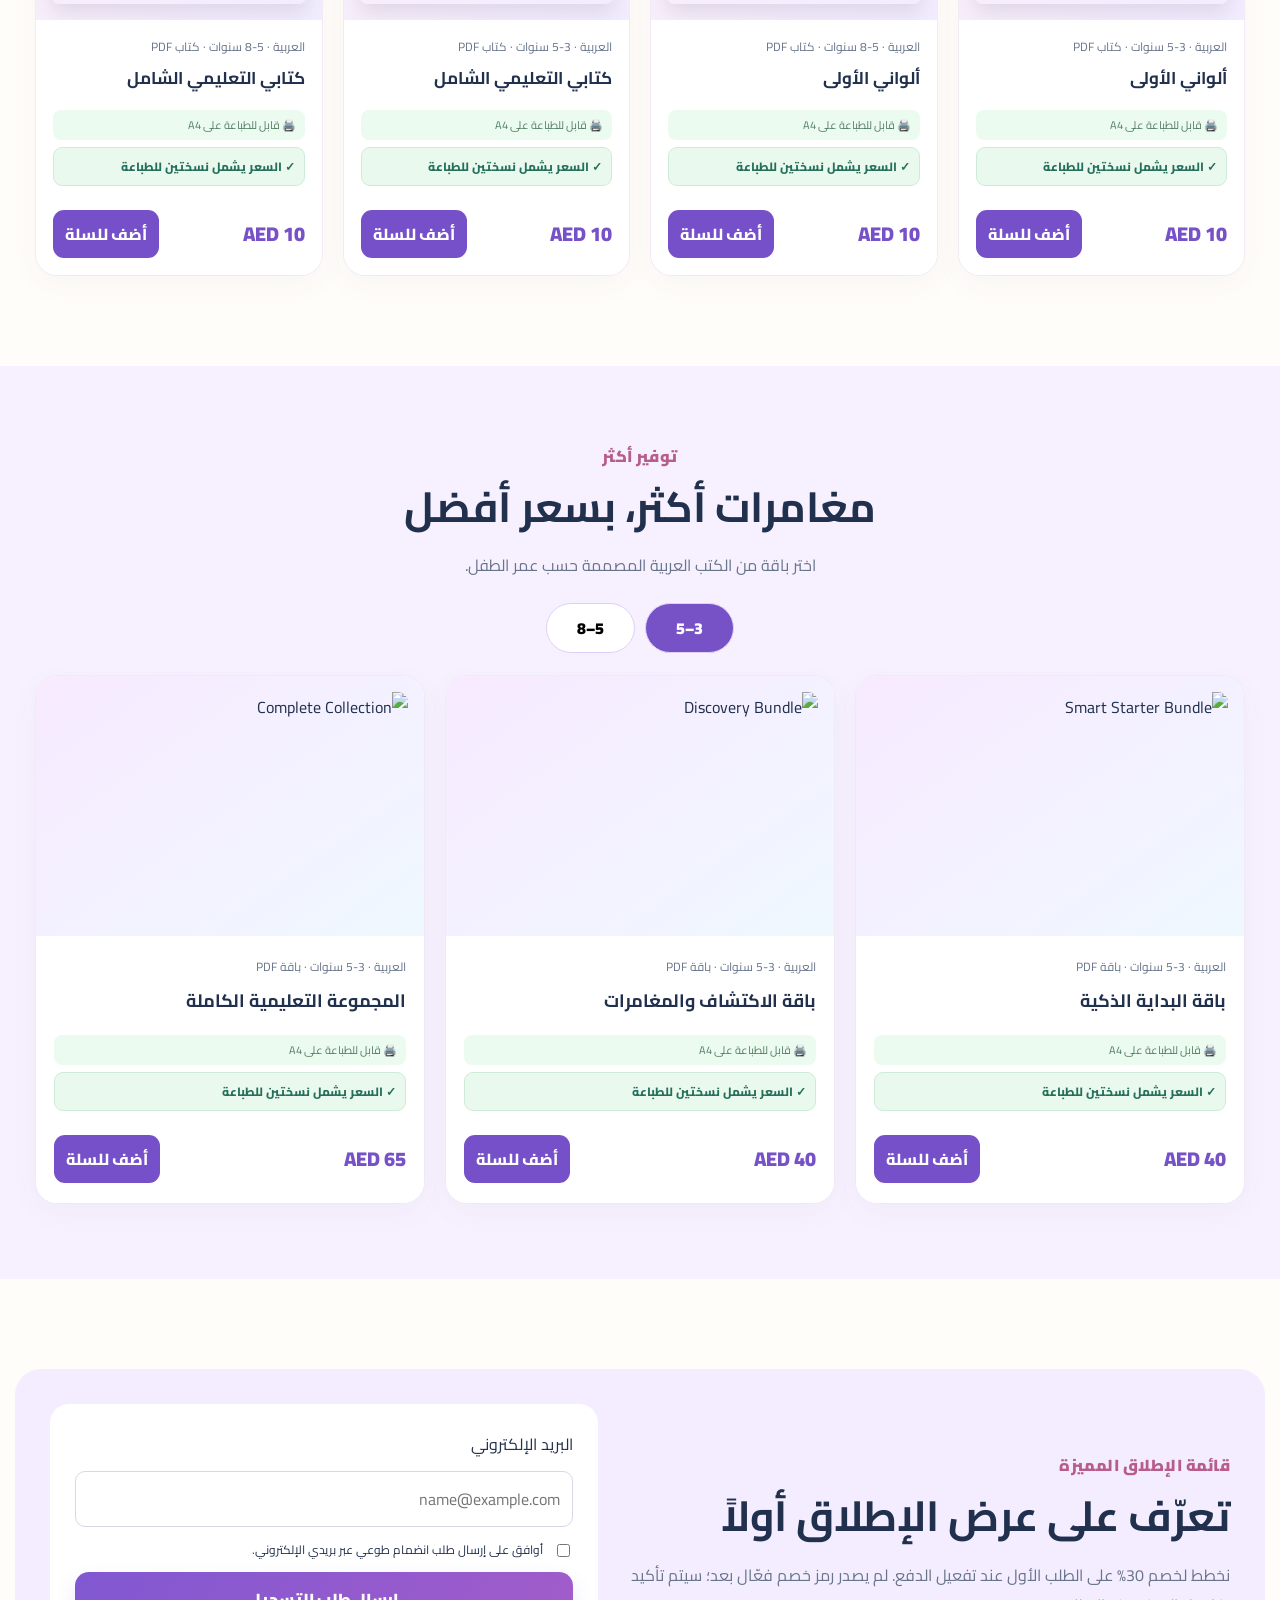
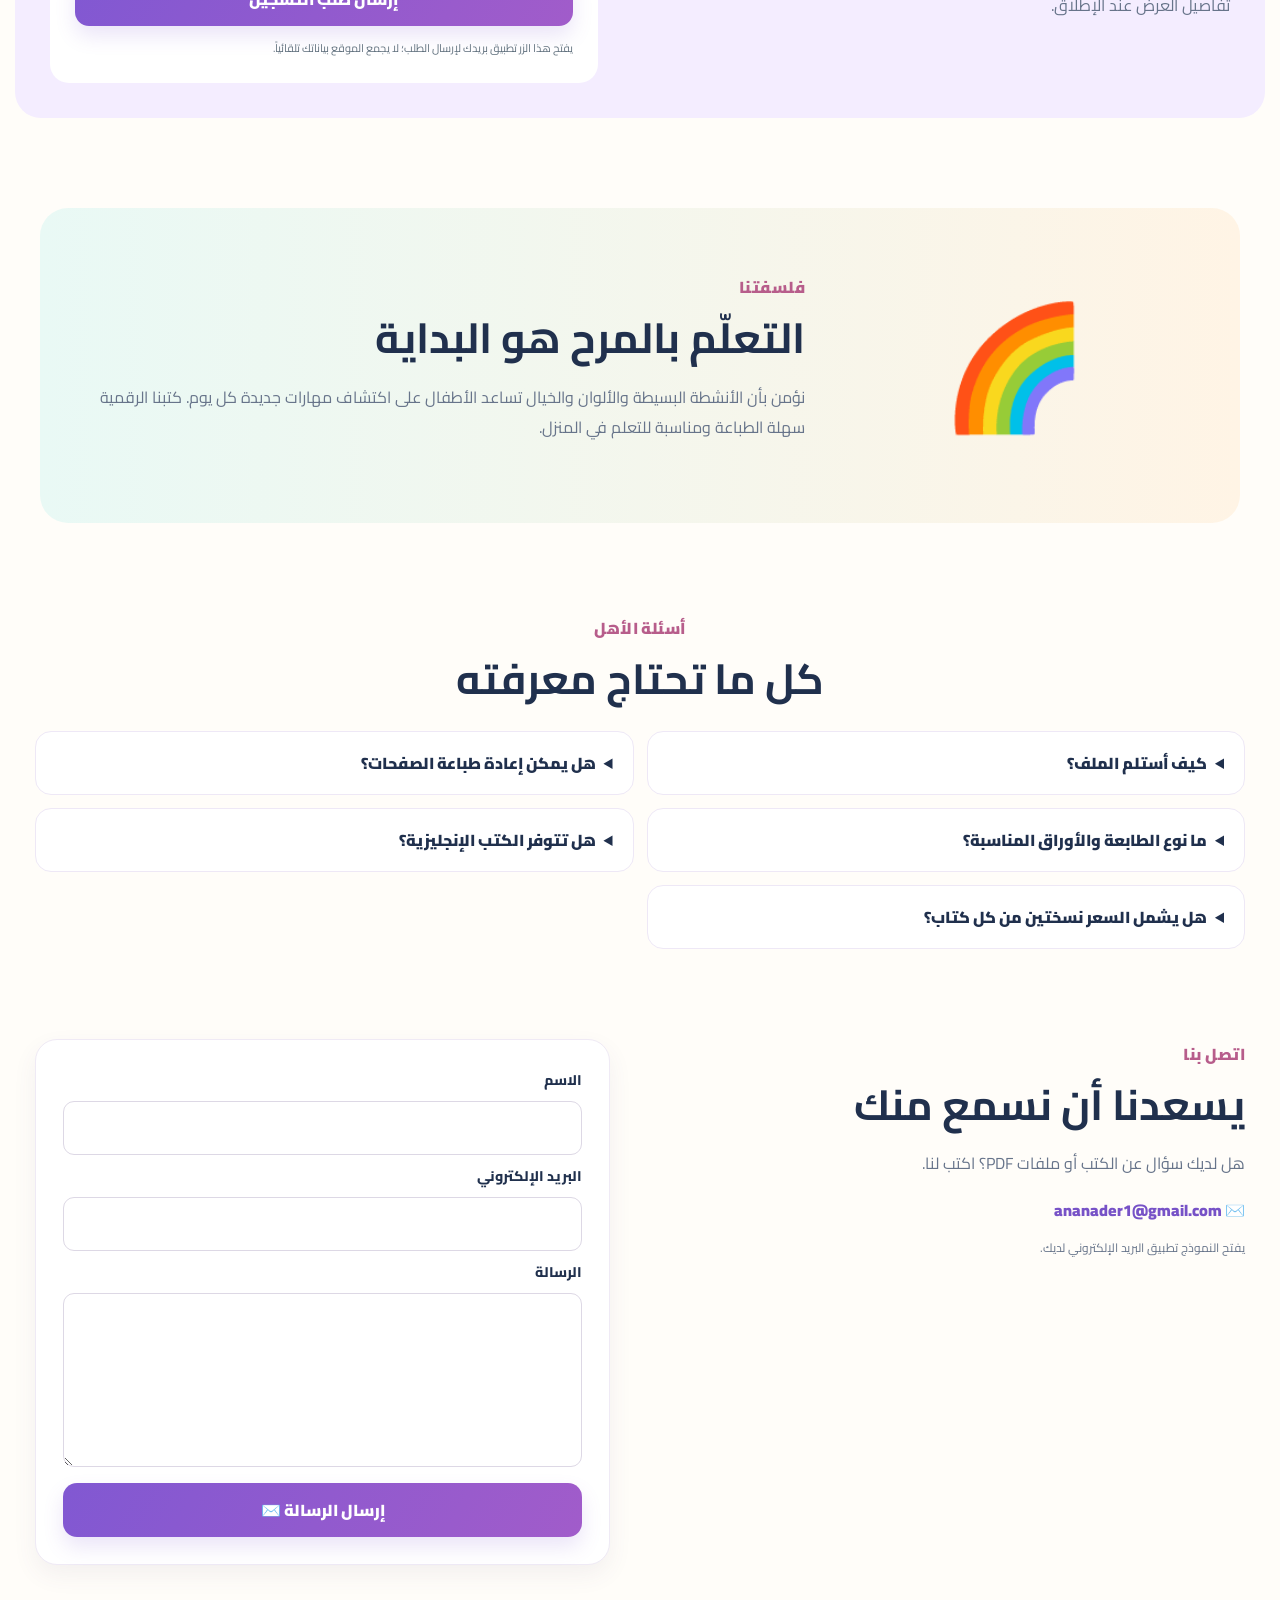
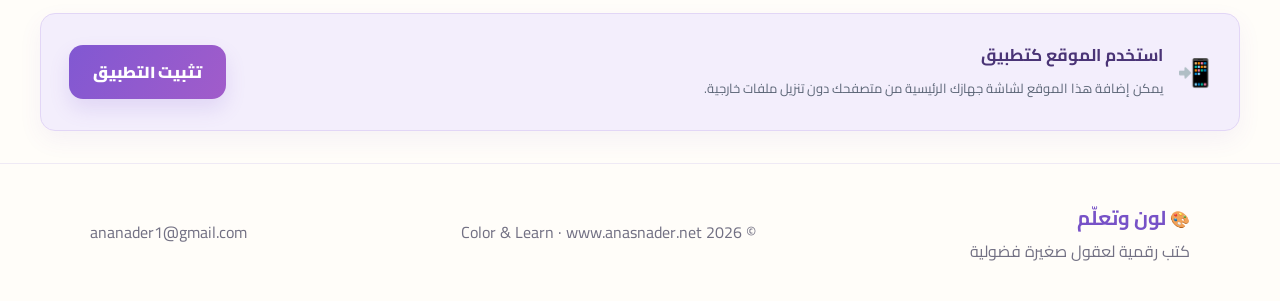
==== commit ee6eee81: "Add guarded Shopify test-gateway cart checkout flow: index.html" ====
--- a/index.html
+++ b/index.html
@@ -1,7 +1,7 @@
 <!doctype html>
-<html lang="ar" dir="rtl"><head><meta charset="UTF-8"><meta name="viewport" content="width=device-width,initial-scale=1"><title>لون وتعلّم | Color & Learn</title><meta name="theme-color" content="#7752c7"><meta name="apple-mobile-web-app-capable" content="yes"><meta name="apple-mobile-web-app-status-bar-style" content="default"><meta name="apple-mobile-web-app-title" content="Color & Learn"><link rel="manifest" href="/manifest.webmanifest"><link rel="icon" href="/app-icon.svg" type="image/svg+xml"><link rel="apple-touch-icon" href="https://cdn.shopify.com/s/files/1/0859/7467/9717/files/color-learn-app-icon-192.png?v=1793723648"><meta name="description" content="Bilingual printable children's educational activity books, ages 3–8."><link rel="preconnect" href="https://fonts.googleapis.com"><link rel="preconnect" href="https://fonts.gstatic.com" crossorigin><link href="https://fonts.googleapis.com/css2?family=Cairo:wght@400;500;600;700;800;900&family=Nunito:wght@400;500;600;700;800;900&display=swap" rel="stylesheet"><link rel="stylesheet" href="styles.css?v=20261104-delivery"></head><body>
+<html lang="ar" dir="rtl"><head><meta charset="UTF-8"><meta name="viewport" content="width=device-width,initial-scale=1"><title>لون وتعلّم | Color & Learn</title><meta name="theme-color" content="#7752c7"><meta name="apple-mobile-web-app-capable" content="yes"><meta name="apple-mobile-web-app-status-bar-style" content="default"><meta name="apple-mobile-web-app-title" content="Color & Learn"><link rel="manifest" href="/manifest.webmanifest"><link rel="icon" href="/app-icon.svg" type="image/svg+xml"><link rel="apple-touch-icon" href="https://cdn.shopify.com/s/files/1/0859/7467/9717/files/color-learn-app-icon-192.png?v=1793723648"><meta name="description" content="Bilingual printable children's educational activity books, ages 3–8."><link rel="preconnect" href="https://fonts.googleapis.com"><link rel="preconnect" href="https://fonts.gstatic.com" crossorigin><link href="https://fonts.googleapis.com/css2?family=Cairo:wght@400;500;600;700;800;900&family=Nunito:wght@400;500;600;700;800;900&display=swap" rel="stylesheet"><link rel="stylesheet" href="styles.css?v=20261104-testshopify"></head><body>
 <div class="stripe" id="stripe"></div><header><a class="logo" href="#home"><span class="logoicon">🎨</span><span id="brand">لون وتعلّم</span><small>Color & Learn</small></a><nav><a href="#books" data-t="navBooks">الكتب</a><a href="#bundles" data-t="navBundles">الباقات</a><a href="#about" data-t="navAbout">من نحن</a><a href="#contact" data-t="navContact">تواصل معنا</a></nav><div class="navright"><a class="installHeaderLink" href="#download-app" data-t="installNav">📲 تثبيت التطبيق</a><button id="langBtn" class="ghost">English 🌐</button><button id="cartBtn" class="cartbtn">🛒 <span data-t="cart">السلة</span> <b id="cartCount">0</b></button></div></header>
-<main><section id="home" class="hero"><div class="herotxt"><span class="pill" data-t="tag">كتب تعليمية رقمية للأطفال</span><h1 data-t="hero">كل صفحة بداية <em>لمغامرة جديدة!</em></h1><p data-t="sub">كتب أنشطة وتلوين للأطفال من 3 إلى 8 سنوات. تعلّم، العب، اطبع في المنزل واستمتع بكل لحظة.</p><div class="actions"><a class="primary" href="#books" data-t="shop">تصفح الكتب ←</a><a class="secondary" href="#bundles" data-t="deals">اكتشف الباقات</a></div><div class="heroStats"><span>📚 <strong>20</strong> <span data-t="booksArabic">كتاباً عربياً</span></span><span>🎯 <strong>2</strong> <span data-t="ages">فئتان عمريتان</span></span><span>✨ PDF</span></div></div><div class="heroart"><div class="artbubble">⭐</div><div class="artbook">📖<span>ABC<br>أ ب ت<br>123</span></div><div class="artblock a">🚀</div><div class="artblock b">🦁</div><div class="artblock c">🎨</div></div></section>
+<main><section class="testCheckoutIntro" id="testCheckoutIntro" hidden><strong data-t="testPageTitle">تجربة عملية الدفع وتسليم الكتب</strong><p data-t="testPaymentExplain">فعّل بوابة Shopify التجريبية وأضف منتجاً عربياً واحداً للتجربة.</p><p data-t="testCustomerEmail">أدخل بريدك في صفحة Shopify Checkout.</p></section><section id="home" class="hero"><div class="herotxt"><span class="pill" data-t="tag">كتب تعليمية رقمية للأطفال</span><h1 data-t="hero">كل صفحة بداية <em>لمغامرة جديدة!</em></h1><p data-t="sub">كتب أنشطة وتلوين للأطفال من 3 إلى 8 سنوات. تعلّم، العب، اطبع في المنزل واستمتع بكل لحظة.</p><div class="actions"><a class="primary" href="#books" data-t="shop">تصفح الكتب ←</a><a class="secondary" href="#bundles" data-t="deals">اكتشف الباقات</a></div><div class="heroStats"><span>📚 <strong>20</strong> <span data-t="booksArabic">كتاباً عربياً</span></span><span>🎯 <strong>2</strong> <span data-t="ages">فئتان عمريتان</span></span><span>✨ PDF</span></div></div><div class="heroart"><div class="artbubble">⭐</div><div class="artbook">📖<span>ABC<br>أ ب ت<br>123</span></div><div class="artblock a">🚀</div><div class="artblock b">🦁</div><div class="artblock c">🎨</div></div></section>
 
 <section class="audience" id="age-categories" aria-label="Age categories"><div class="audienceIntro"><span class="eyebrow" data-t="ageBrowse">ابدأ بعمر طفلك</span><h2 data-t="agePick">أي مغامرة تناسب طفلك؟</h2></div><div class="ageCards"><button class="ageCard" type="button" data-shop-age="3-5"><span class="ageIcon">🧸</span><span class="ageText"><strong data-t="youngHeading">3–5 سنوات</strong><small data-t="youngDesc">الحروف، الأرقام، الأشكال والتلوين البسيط</small></span><span>←</span></button><button class="ageCard" type="button" data-shop-age="5-8"><span class="ageIcon">🚀</span><span class="ageText"><strong data-t="olderHeading">5–8 سنوات</strong><small data-t="olderDesc">تمارين أكثر تقدماً في الحروف، الأرقام والاستكشاف</small></span><span>←</span></button></div></section>
 <section class="section featured" aria-labelledby="featuredTitle"><div class="sectionhead"><div><span class="eyebrow" data-t="featuredEye">اختيارات مميزة</span><h2 id="featuredTitle" data-t="featuredTitle">ابدأ بهذه الكتب</h2><p data-t="featuredNote">معاينة لعناوين من مكتبتنا العربية.</p></div><a class="secondary" href="#books" data-t="viewAll">عرض جميع الكتب</a></div><div class="grid" id="featuredGrid"></div></section>
@@ -17,5 +17,10 @@
 
 <section id="download-app" class="installFooter" aria-label="App installation"><span aria-hidden="true">📲</span><div class="installInfo"><strong data-t="installTinyTitle">ثبّت تطبيق لون وتعلّم</strong><p data-t="installTinyBody">أضف المتجر إلى شاشة جهازك الرئيسية بسهولة، بدون ملفات APK أو تنزيل من GitHub.</p><p id="installInstructions" class="installInstructions" role="status" aria-live="polite"></p></div><button type="button" id="installSiteBtn" class="primary" data-t="installButton">تثبيت التطبيق</button></section>
 <footer><div class="footlogo">🎨 <b data-t="footerBrand">لون وتعلّم</b><p data-t="foot">كتب رقمية لعقول صغيرة فضولية</p></div><p>© <span id="year"></span> Color & Learn · www.anasnader.net</p><a href="mailto:ananader1@gmail.com">ananader1@gmail.com</a></footer>
-<div class="shade" id="shade"></div><aside id="cartPanel" class="cartPanel"><div class="carthead"><h3 data-t="yourCart">سلة المشتريات</h3><button id="closeCart" aria-label="Close">✕</button></div><div id="cartItems" class="cartItems"></div><div class="cartbottom"><p class="deliveryNotice" data-t="checkoutEmailInfo">عند تفعيل بوابة الدفع، أدخل بريدك الإلكتروني في صفحة الدفع الآمنة. رابط التحميل يظهر فقط بعد نجاح الدفع ويتم إرساله إلى نفس البريد.</p><div class="total"><span data-t="total">الإجمالي</span><strong id="total">AED 0</strong></div><p class="muted" data-t="noShip">منتجات رقمية فقط • لا يوجد شحن</p><a class="primary full" id="checkoutBtn" href="#vip" data-t="checkout">أبلغني عند تفعيل الدفع بالبطاقة</a><button class="secondary full" id="demoBtn" data-t="test">تجربة بطاقة اختبار (محاكاة)</button><p class="muted tiny" data-t="notLive">البيع الحقيقي غير مفعل بعد. تجربة البطاقة محاكاة فقط.</p></div></aside>
-<div class="modal" id="demoModal" role="dialog" aria-modal="true" aria-labelledby="demoHeading"><div class="demoBox"><button id="closeDemo" class="x">✕</button><h3 id="demoHeading" data-t="demoHead">اختبار الدفع التجريبي</h3><p class="muted" data-t="demoExplain">لا يتم خصم أي مبلغ أو إنشاء طلب. لا تدخل بيانات بطاقة حقيقية.</p><label data-t="cardNameLabel">الاسم على البطاقة</label><input id="cardName" placeholder="Test Customer"><label data-t="cardNumLabel">رقم البطاقة التجريبية</label><input id="cardNumber" inputmode="numeric" placeholder="4242 4242 4242 4242"><div class="two"><div><label>MM/YY</label><input id="cardExpiry" placeholder="12/30"></div><div><label>CVV</label><input id="cardCvv" inputmode="numeric" placeholder="123"></div></div><button id="simulateBtn" class="primary full" data-t="simulate">محاكاة الدفع</button><div id="demoMessage" role="status"></div></div></div><script src="app.js?v=20261104-delivery"></script><script src="install-footer.js?v=20261104-installfix" defer></script></body></html>+<div class="shade" id="shade"></div><aside id="cartPanel" class="cartPanel"><div class="carthead"><h3 data-t="yourCart">سلة المشتريات</h3><button id="closeCart" aria-label="Close">✕</button></div><div id="cartItems" class="cartItems"></div><div class="cartbottom"><p class="deliveryNotice" data-t="checkoutEmailInfo">عند تفعيل بوابة الدفع، أدخل بريدك الإلكتروني في صفحة الدفع الآمنة. رابط التحميل يظهر فقط بعد نجاح الدفع ويتم إرساله إلى نفس البريد.</p><div class="total"><span data-t="total">الإجمالي</span><strong id="total">AED 0</strong></div><p class="muted" data-t="noShip">منتجات رقمية فقط • لا يوجد شحن</p><div id="testCheckoutControls" class="testCheckoutControls" hidden>
+  <div class="testOnlyBanner"><strong>TEST MODE / وضع الاختبار</strong><span data-t="testCheckoutDisclaimer">لا تستخدم بطاقة حقيقية. تأكد من تشغيل بوابة اختبار Shopify قبل المتابعة.</span></div>
+  <label class="testConfirm"><input type="checkbox" id="testGatewayConfirmed"><span data-t="testConfirmLabel">أؤكد أن بوابة Shopify التجريبية مفعلة وأن المدفوعات الحقيقية معطلة.</span></label>
+  <button class="primary full" id="testShopifyCheckoutBtn" type="button" data-t="testPayNow">فتح صفحة دفع Shopify التجريبية</button>
+  <p id="testCheckoutFeedback" role="status"></p>
+</div><a class="primary full" id="checkoutBtn" href="#vip" data-t="checkout">أبلغني عند تفعيل الدفع بالبطاقة</a><button class="secondary full" id="demoBtn" data-t="test">تجربة بطاقة اختبار (محاكاة)</button><p class="muted tiny" data-t="notLive">البيع الحقيقي غير مفعل بعد. تجربة البطاقة محاكاة فقط.</p></div></aside>
+<div class="modal" id="demoModal" role="dialog" aria-modal="true" aria-labelledby="demoHeading"><div class="demoBox"><button id="closeDemo" class="x">✕</button><h3 id="demoHeading" data-t="demoHead">اختبار الدفع التجريبي</h3><p class="muted" data-t="demoExplain">لا يتم خصم أي مبلغ أو إنشاء طلب. لا تدخل بيانات بطاقة حقيقية.</p><label data-t="cardNameLabel">الاسم على البطاقة</label><input id="cardName" placeholder="Test Customer"><label data-t="cardNumLabel">رقم البطاقة التجريبية</label><input id="cardNumber" inputmode="numeric" placeholder="4242 4242 4242 4242"><div class="two"><div><label>MM/YY</label><input id="cardExpiry" placeholder="12/30"></div><div><label>CVV</label><input id="cardCvv" inputmode="numeric" placeholder="123"></div></div><button id="simulateBtn" class="primary full" data-t="simulate">محاكاة الدفع</button><div id="demoMessage" role="status"></div></div></div><script src="app.js?v=20261104-testshopify"></script><script src="install-footer.js?v=20261104-installfix" defer></script></body></html>
--- a/styles.css
+++ b/styles.css
@@ -99,3 +99,11 @@
    flex-direction:column;align-items:stretch;
  }
 }
+
+/* Delivery clarity: two personal-use prints included with each purchased PDF. */
+.copiesPolicy{max-width:1220px;margin:20px auto 8px;padding:0 20px;display:grid;grid-template-columns:1fr 1fr;gap:14px}
+.copiesPolicy>div{border:1px solid #e4dbf3;border-radius:16px;background:#faf7ff;padding:17px 19px;display:flex;align-items:center;gap:10px;flex-wrap:wrap;font-size:14px}
+.copiesPolicy strong{color:#5d3ea8}.copiesPolicy span{color:#5e6679;font-size:12px;line-height:1.7}
+.copyBadge{font-size:12px;font-weight:800;color:#266f5c;background:#e9f9ed;border:1px solid #cdebd6;border-radius:9px;padding:7px 9px;margin-bottom:9px}
+.deliveryNotice{font-size:12px;color:#495b74;line-height:1.7;padding:10px 12px;background:#f1f8ff;border:1px solid #dfeafa;border-radius:10px}
+@media(max-width:650px){.copiesPolicy{grid-template-columns:1fr;margin:12px auto}.copiesPolicy>div{padding:13px 15px}}
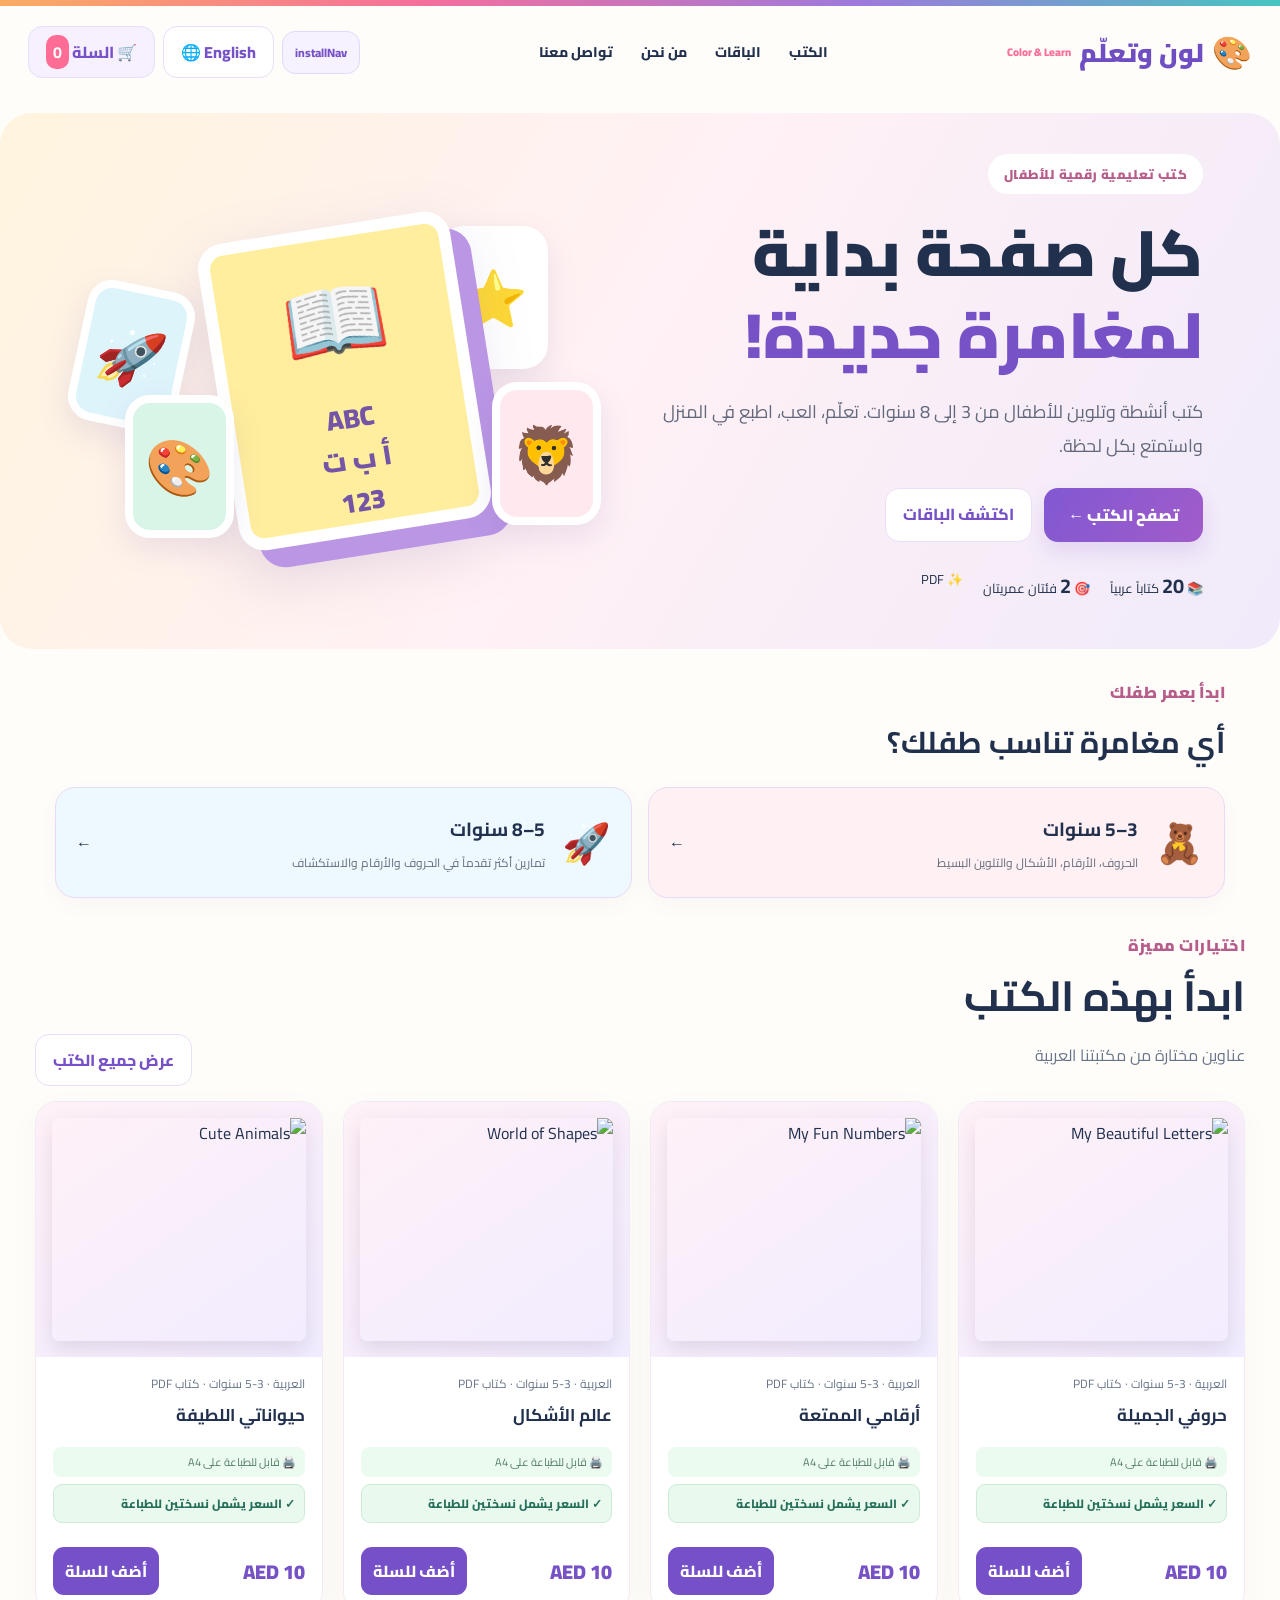
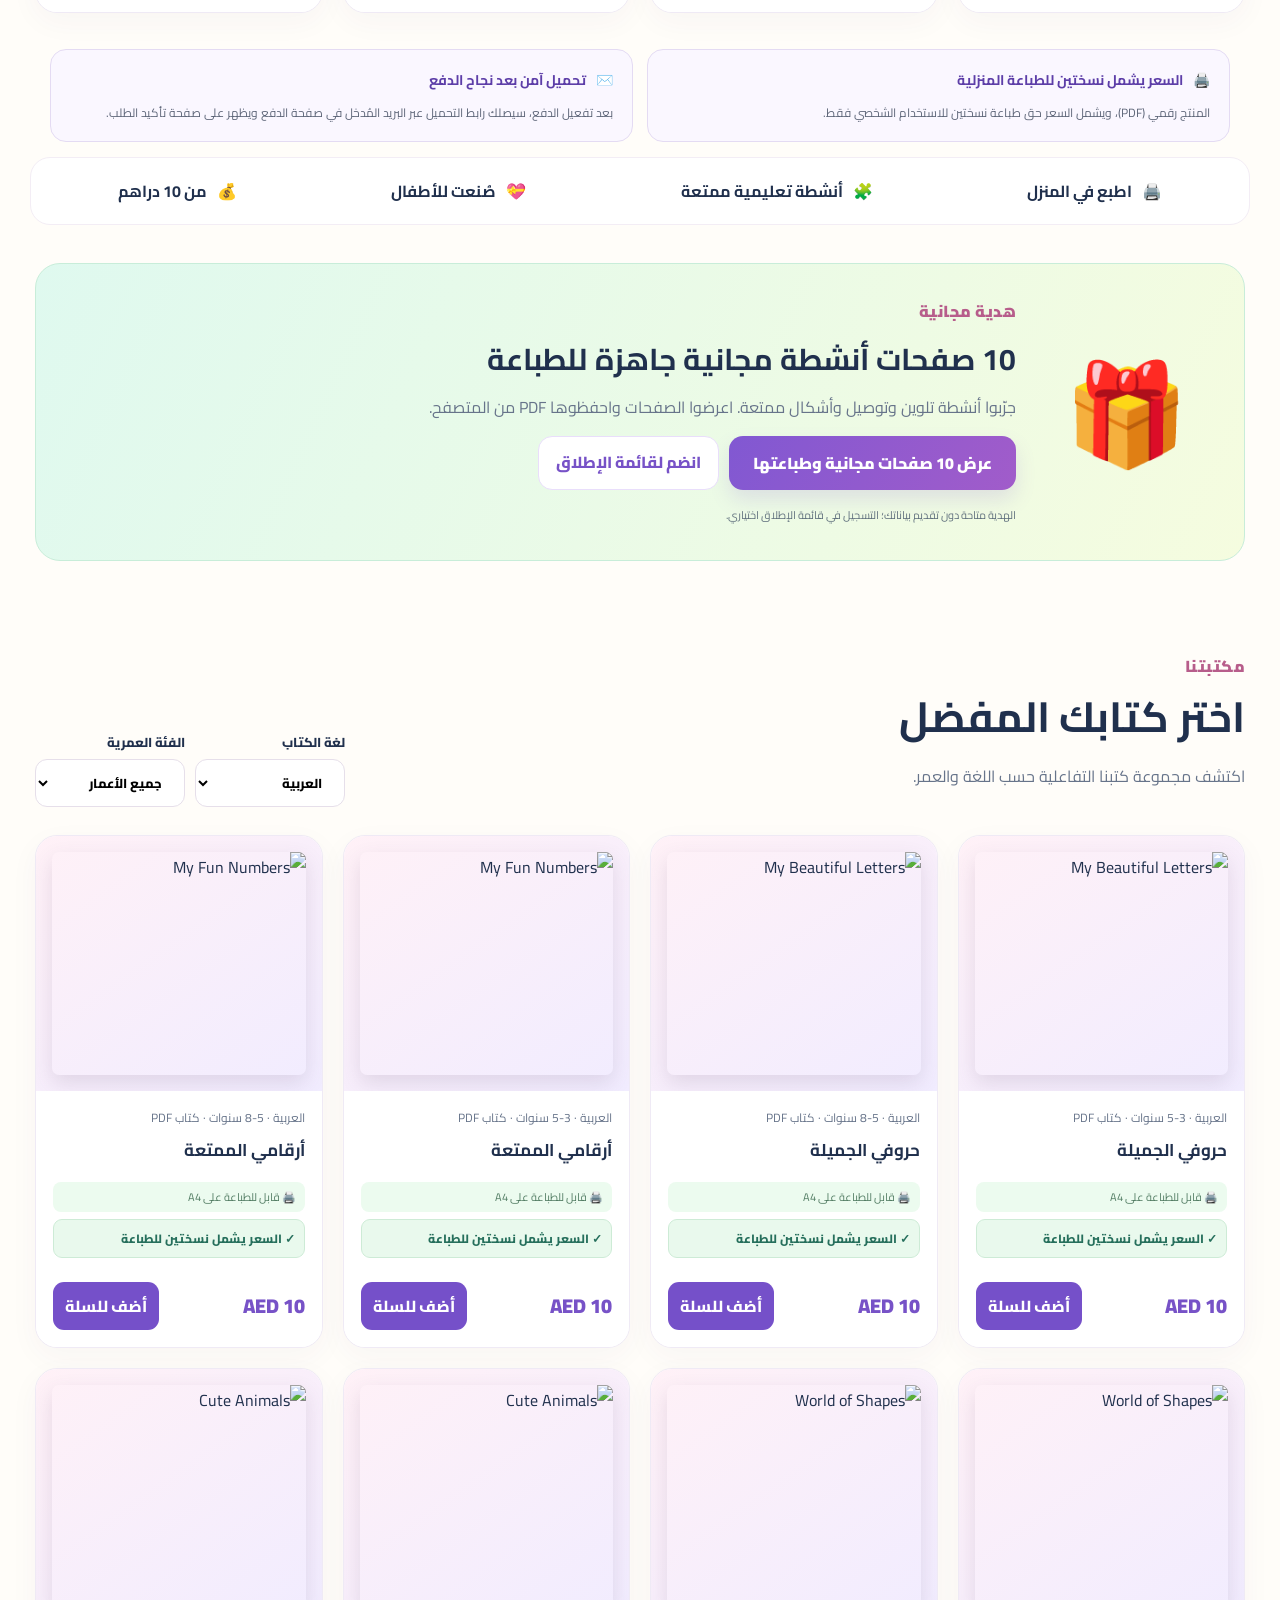
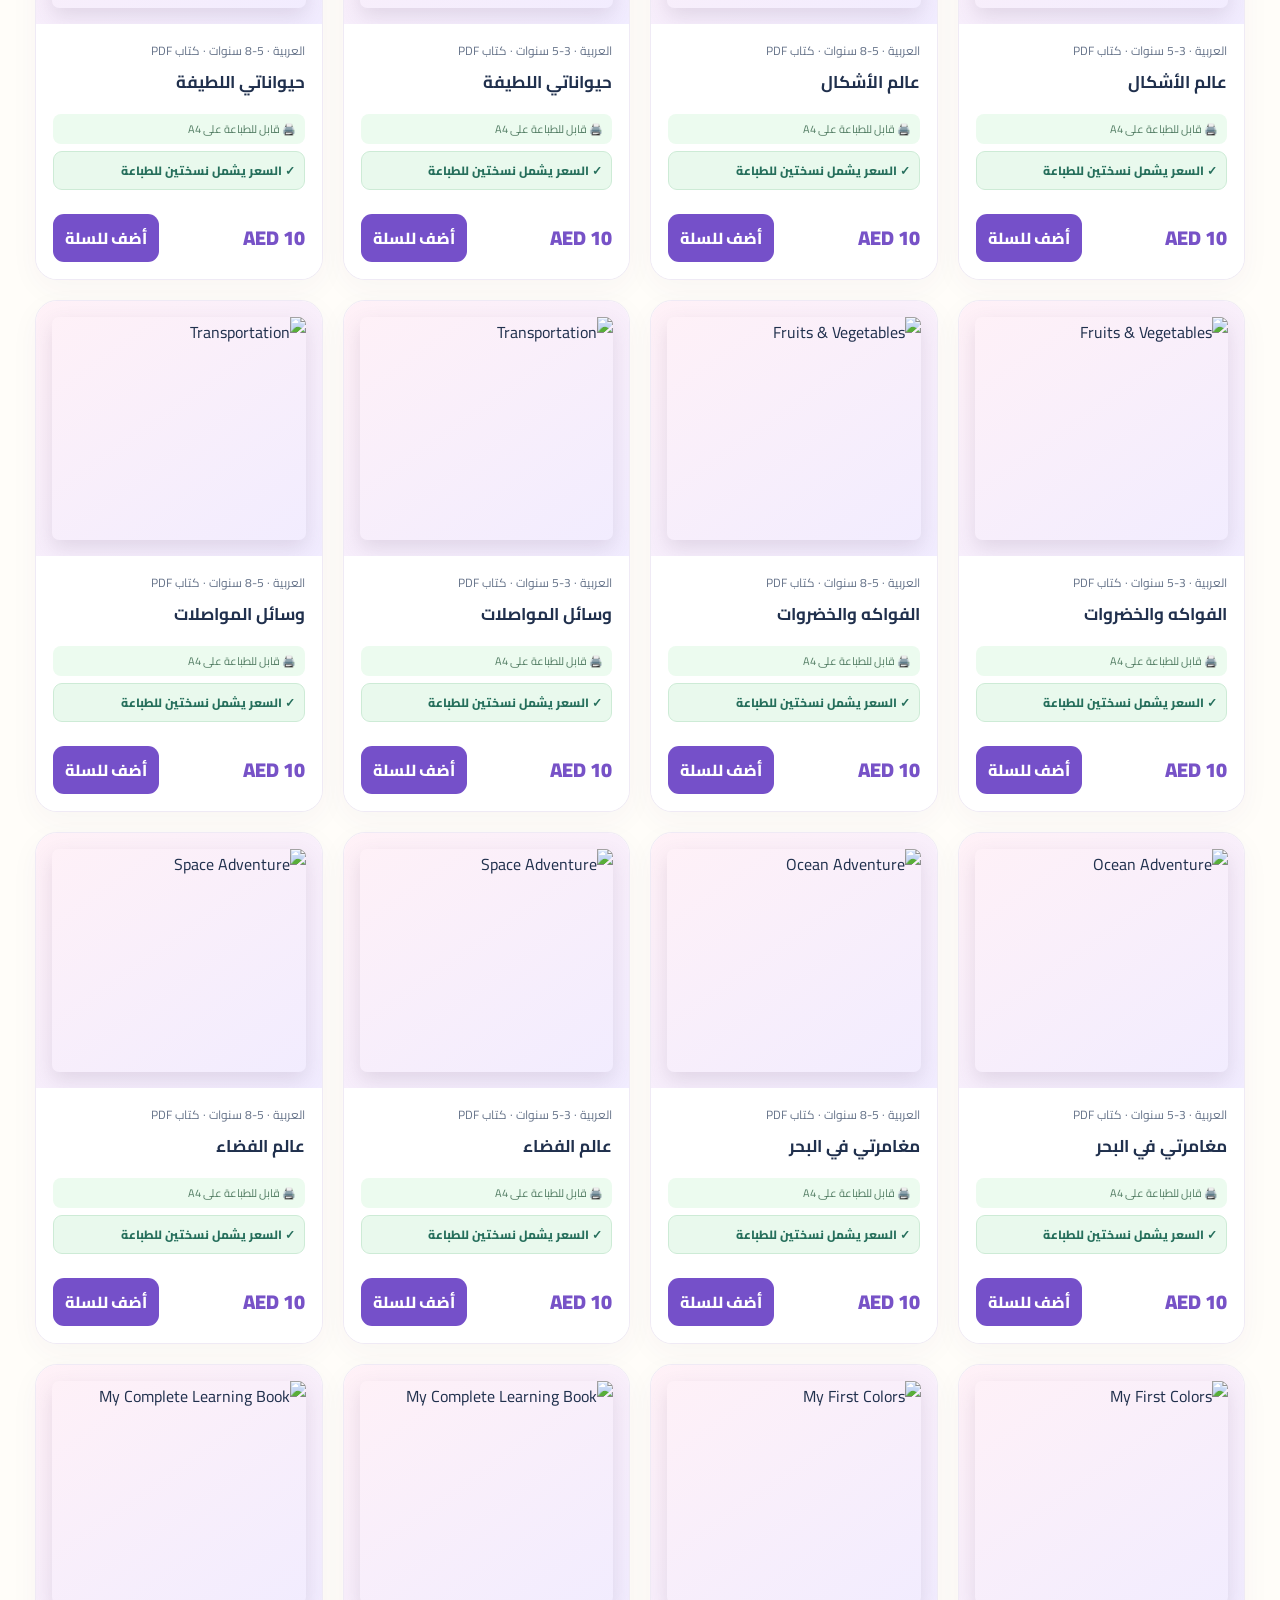
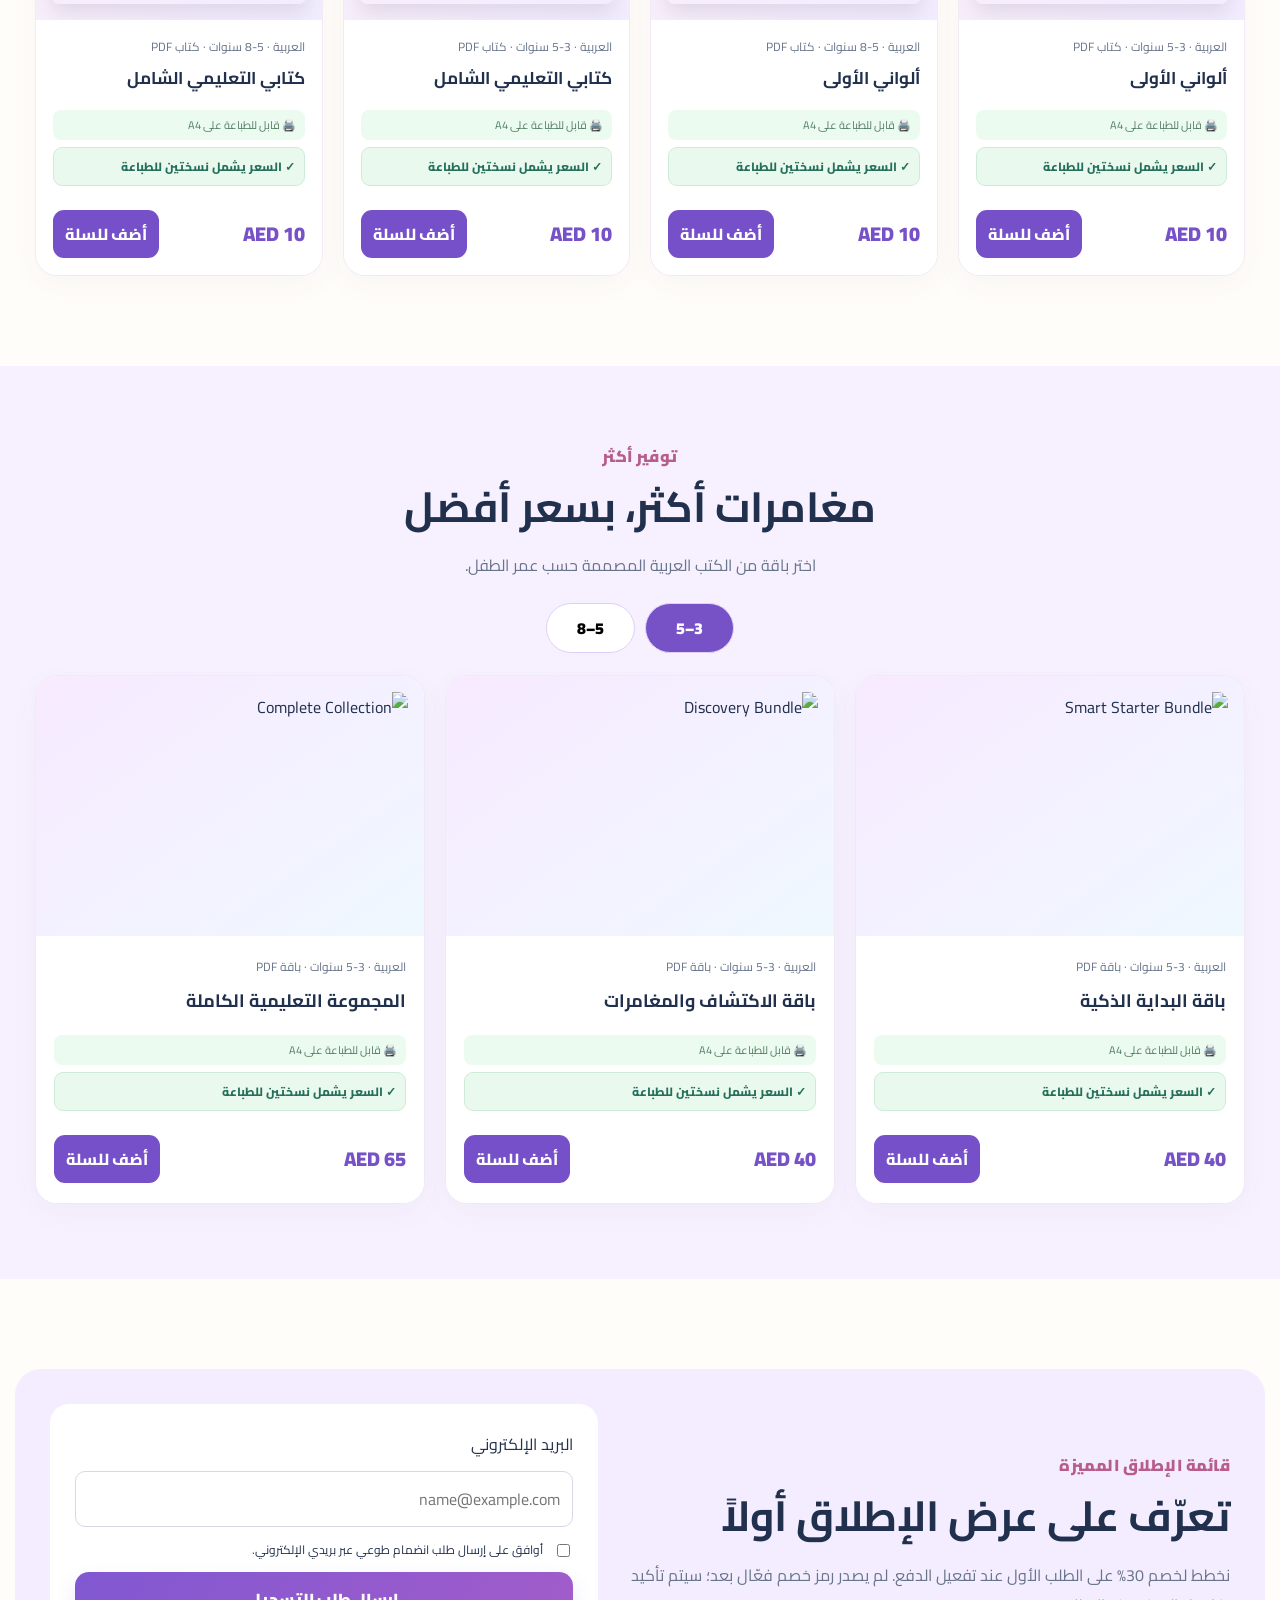
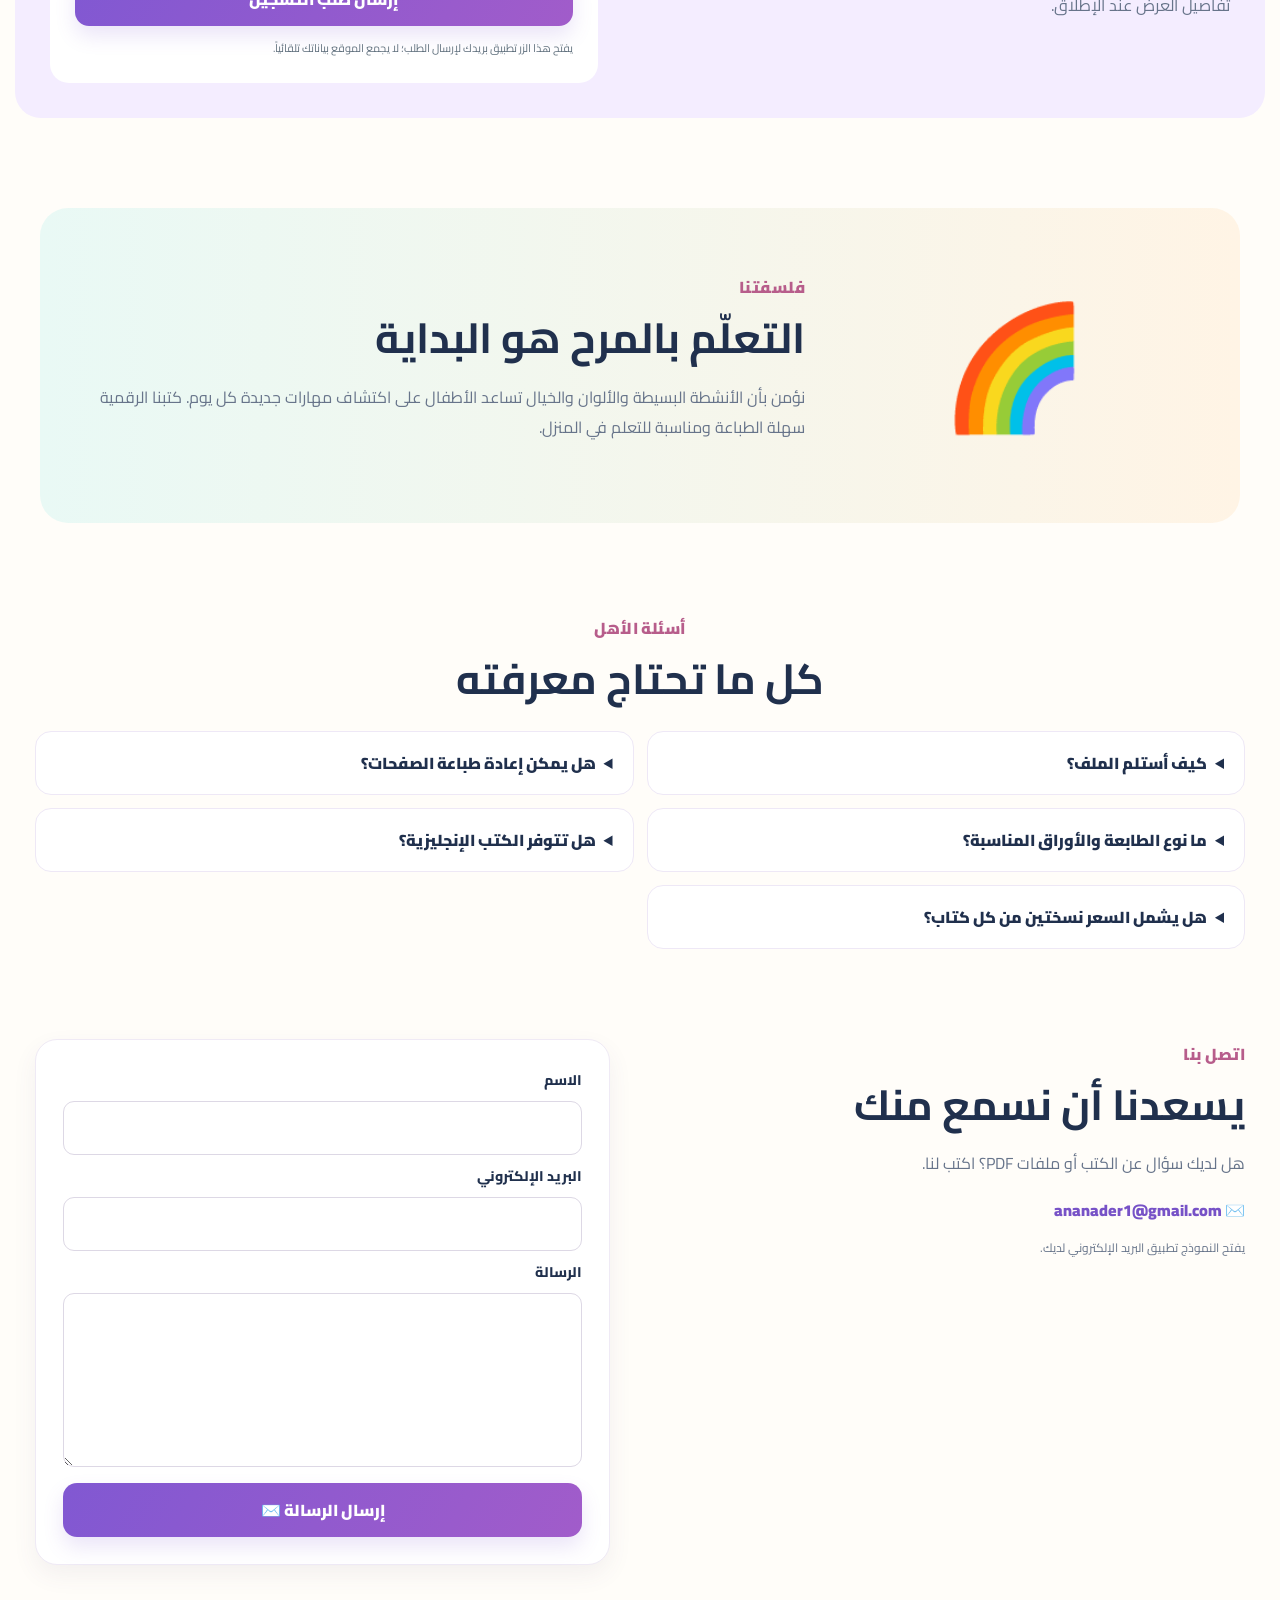
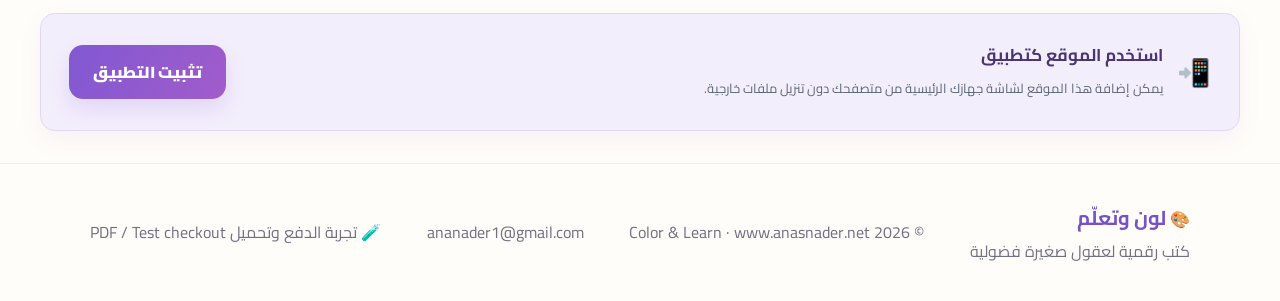
==== commit a6e0a856: "Add footer link to independent PDF test checkout" ====
--- a/index.html
+++ b/index.html
@@ -1,5 +1,5 @@
 <!doctype html>
-<html lang="ar" dir="rtl"><head><meta charset="UTF-8"><meta name="viewport" content="width=device-width,initial-scale=1"><title>لون وتعلّم | Color & Learn</title><meta name="theme-color" content="#7752c7"><meta name="apple-mobile-web-app-capable" content="yes"><meta name="apple-mobile-web-app-status-bar-style" content="default"><meta name="apple-mobile-web-app-title" content="Color & Learn"><link rel="manifest" href="/manifest.webmanifest"><link rel="icon" href="/app-icon.svg" type="image/svg+xml"><link rel="apple-touch-icon" href="https://cdn.shopify.com/s/files/1/0859/7467/9717/files/color-learn-app-icon-192.png?v=1793723648"><meta name="description" content="Bilingual printable children's educational activity books, ages 3–8."><link rel="preconnect" href="https://fonts.googleapis.com"><link rel="preconnect" href="https://fonts.gstatic.com" crossorigin><link href="https://fonts.googleapis.com/css2?family=Cairo:wght@400;500;600;700;800;900&family=Nunito:wght@400;500;600;700;800;900&display=swap" rel="stylesheet"><link rel="stylesheet" href="styles.css?v=20261104-testshopify"></head><body>
+<html lang="ar" dir="rtl"><head><meta charset="UTF-8"><meta name="viewport" content="width=device-width,initial-scale=1"><title>لون وتعلّم | Color & Learn</title><meta name="theme-color" content="#7752c7"><meta name="apple-mobile-web-app-capable" content="yes"><meta name="apple-mobile-web-app-status-bar-style" content="default"><meta name="apple-mobile-web-app-title" content="Color & Learn"><link rel="manifest" href="/manifest.webmanifest"><link rel="icon" href="/app-icon.svg" type="image/svg+xml"><link rel="apple-touch-icon" href="https://cdn.shopify.com/s/files/1/0859/7467/9717/files/color-learn-app-icon-192.png?v=1793723648"><meta name="description" content="Bilingual printable children's educational activity books, ages 3–8."><link rel="preconnect" href="https://fonts.googleapis.com"><link rel="preconnect" href="https://fonts.gstatic.com" crossorigin><link href="https://fonts.googleapis.com/css2?family=Cairo:wght@400;500;600;700;800;900&family=Nunito:wght@400;500;600;700;800;900&display=swap" rel="stylesheet"><link rel="stylesheet" href="styles.css?v=20261105-test-link"></head><body>
 <div class="stripe" id="stripe"></div><header><a class="logo" href="#home"><span class="logoicon">🎨</span><span id="brand">لون وتعلّم</span><small>Color & Learn</small></a><nav><a href="#books" data-t="navBooks">الكتب</a><a href="#bundles" data-t="navBundles">الباقات</a><a href="#about" data-t="navAbout">من نحن</a><a href="#contact" data-t="navContact">تواصل معنا</a></nav><div class="navright"><a class="installHeaderLink" href="#download-app" data-t="installNav">📲 تثبيت التطبيق</a><button id="langBtn" class="ghost">English 🌐</button><button id="cartBtn" class="cartbtn">🛒 <span data-t="cart">السلة</span> <b id="cartCount">0</b></button></div></header>
 <main><section class="testCheckoutIntro" id="testCheckoutIntro" hidden><strong data-t="testPageTitle">تجربة عملية الدفع وتسليم الكتب</strong><p data-t="testPaymentExplain">فعّل بوابة Shopify التجريبية وأضف منتجاً عربياً واحداً للتجربة.</p><p data-t="testCustomerEmail">أدخل بريدك في صفحة Shopify Checkout.</p></section><section id="home" class="hero"><div class="herotxt"><span class="pill" data-t="tag">كتب تعليمية رقمية للأطفال</span><h1 data-t="hero">كل صفحة بداية <em>لمغامرة جديدة!</em></h1><p data-t="sub">كتب أنشطة وتلوين للأطفال من 3 إلى 8 سنوات. تعلّم، العب، اطبع في المنزل واستمتع بكل لحظة.</p><div class="actions"><a class="primary" href="#books" data-t="shop">تصفح الكتب ←</a><a class="secondary" href="#bundles" data-t="deals">اكتشف الباقات</a></div><div class="heroStats"><span>📚 <strong>20</strong> <span data-t="booksArabic">كتاباً عربياً</span></span><span>🎯 <strong>2</strong> <span data-t="ages">فئتان عمريتان</span></span><span>✨ PDF</span></div></div><div class="heroart"><div class="artbubble">⭐</div><div class="artbook">📖<span>ABC<br>أ ب ت<br>123</span></div><div class="artblock a">🚀</div><div class="artblock b">🦁</div><div class="artblock c">🎨</div></div></section>
 
@@ -16,7 +16,7 @@
 <section id="contact" class="section contact"><div><span class="eyebrow" data-t="contactEyebrow">اتصل بنا</span><h2 data-t="contactTitle">يسعدنا أن نسمع منك</h2><p data-t="contactSub">هل لديك سؤال عن الكتب أو ملفات PDF؟ اكتب لنا.</p><a href="mailto:ananader1@gmail.com">✉️ ananader1@gmail.com</a><p class="muted" data-t="mailNote">يفتح النموذج تطبيق البريد الإلكتروني لديك.</p></div><form id="contactForm"><label data-t="name">الاسم</label><input id="contactName" required maxlength="100"><label data-t="email">البريد الإلكتروني</label><input id="contactEmail" type="email" required maxlength="200"><label data-t="message">الرسالة</label><textarea id="contactMessage" rows="5" maxlength="4000" required></textarea><button class="primary" data-t="send">إرسال الرسالة ✉️</button></form></section></main>
 
 <section id="download-app" class="installFooter" aria-label="App installation"><span aria-hidden="true">📲</span><div class="installInfo"><strong data-t="installTinyTitle">ثبّت تطبيق لون وتعلّم</strong><p data-t="installTinyBody">أضف المتجر إلى شاشة جهازك الرئيسية بسهولة، بدون ملفات APK أو تنزيل من GitHub.</p><p id="installInstructions" class="installInstructions" role="status" aria-live="polite"></p></div><button type="button" id="installSiteBtn" class="primary" data-t="installButton">تثبيت التطبيق</button></section>
-<footer><div class="footlogo">🎨 <b data-t="footerBrand">لون وتعلّم</b><p data-t="foot">كتب رقمية لعقول صغيرة فضولية</p></div><p>© <span id="year"></span> Color & Learn · www.anasnader.net</p><a href="mailto:ananader1@gmail.com">ananader1@gmail.com</a></footer>
+<footer><div class="footlogo">🎨 <b data-t="footerBrand">لون وتعلّم</b><p data-t="foot">كتب رقمية لعقول صغيرة فضولية</p></div><p>© <span id="year"></span> Color & Learn · www.anasnader.net</p><a href="mailto:ananader1@gmail.com">ananader1@gmail.com</a><a class="testCheckoutFooterLink" href="https://color-learn-sandbox.onrender.com/standalone/checkout.html" target="_blank" rel="noopener noreferrer" title="Test only. No real payments. / للاختبار فقط">🧪 تجربة الدفع وتحميل PDF / Test checkout</a></footer>
 <div class="shade" id="shade"></div><aside id="cartPanel" class="cartPanel"><div class="carthead"><h3 data-t="yourCart">سلة المشتريات</h3><button id="closeCart" aria-label="Close">✕</button></div><div id="cartItems" class="cartItems"></div><div class="cartbottom"><p class="deliveryNotice" data-t="checkoutEmailInfo">عند تفعيل بوابة الدفع، أدخل بريدك الإلكتروني في صفحة الدفع الآمنة. رابط التحميل يظهر فقط بعد نجاح الدفع ويتم إرساله إلى نفس البريد.</p><div class="total"><span data-t="total">الإجمالي</span><strong id="total">AED 0</strong></div><p class="muted" data-t="noShip">منتجات رقمية فقط • لا يوجد شحن</p><div id="testCheckoutControls" class="testCheckoutControls" hidden>
   <div class="testOnlyBanner"><strong>TEST MODE / وضع الاختبار</strong><span data-t="testCheckoutDisclaimer">لا تستخدم بطاقة حقيقية. تأكد من تشغيل بوابة اختبار Shopify قبل المتابعة.</span></div>
   <label class="testConfirm"><input type="checkbox" id="testGatewayConfirmed"><span data-t="testConfirmLabel">أؤكد أن بوابة Shopify التجريبية مفعلة وأن المدفوعات الحقيقية معطلة.</span></label>
--- a/styles.css
+++ b/styles.css
@@ -107,3 +107,14 @@
 .copyBadge{font-size:12px;font-weight:800;color:#266f5c;background:#e9f9ed;border:1px solid #cdebd6;border-radius:9px;padding:7px 9px;margin-bottom:9px}
 .deliveryNotice{font-size:12px;color:#495b74;line-height:1.7;padding:10px 12px;background:#f1f8ff;border:1px solid #dfeafa;border-radius:10px}
 @media(max-width:650px){.copiesPolicy{grid-template-columns:1fr;margin:12px auto}.copiesPolicy>div{padding:13px 15px}}
+
+/* Internal opt-in QA checkout: disabled for ordinary storefront visitors. */
+#testCheckoutIntro{max-width:1200px;margin:20px auto;border:1px solid #d9c5ed;background:#fff4e5;padding:20px 25px;border-radius:16px;color:#5b4667}
+#testCheckoutIntro strong{font-size:18px}
+#testCheckoutIntro p{font-size:13px;line-height:1.7}
+.testCheckoutControls{padding:12px 0;display:grid;gap:12px}
+.testCheckoutControls[hidden],#testCheckoutIntro[hidden],#checkoutBtn[hidden],#demoBtn[hidden]{display:none!important}
+.testOnlyBanner{display:grid;gap:6px;background:#fff3e5;border:1px solid #f3c5a0;border-radius:12px;padding:14px;font-size:12px;line-height:1.6}
+.testConfirm{display:flex;align-items:flex-start;gap:10px;font-size:12px;line-height:1.65}
+.testConfirm input{margin-top:4px}
+#testCheckoutFeedback{color:#aa3030;font-weight:800;font-size:12px}
